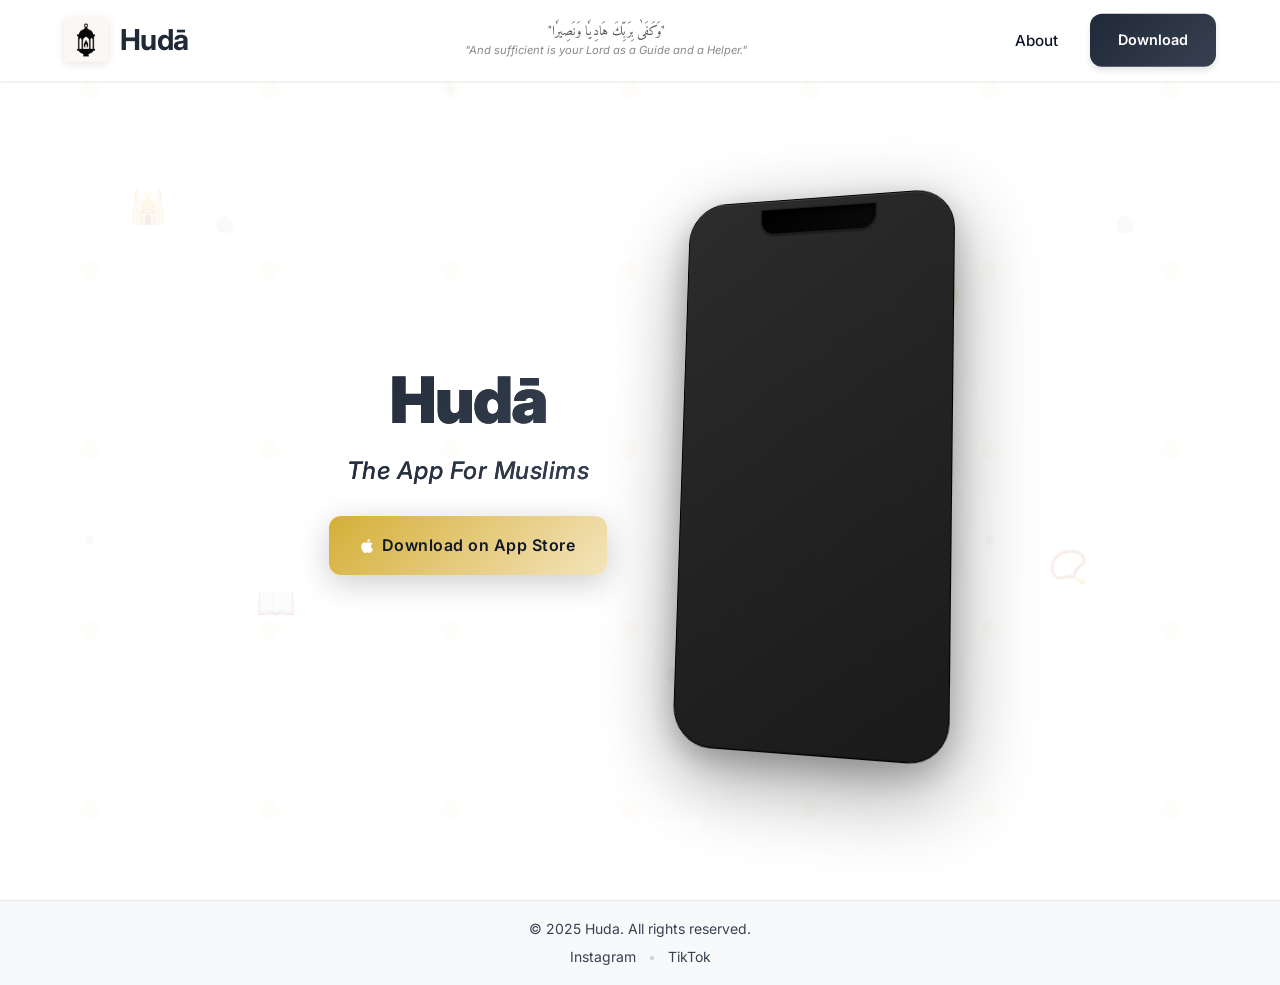
==== index.html @ dda409ff "Update site: create separate about page, simplify footer, and remove features section" ====
<!DOCTYPE html>
<html lang="en">
<head>
    <meta charset="UTF-8">
    <meta name="viewport" content="width=device-width, initial-scale=1.0">
    <title>Huda: The App For Muslims</title>
    <meta name="description" content="Huda - Your complete Islamic companion app. Prayer times, Qibla direction, Quran reading, Islamic lessons, and more. Download now for iOS.">
    <meta name="keywords" content="Islamic app, Muslim app, prayer times, Qibla, Quran, Islamic lessons, Huda">
    <meta name="author" content="Moustapha Gueye">
    
    <!-- Open Graph / Facebook -->
    <meta property="og:type" content="website">
    <meta property="og:url" content="https://huda.app/">
    <meta property="og:title" content="Huda: The App For Muslims">
    <meta property="og:description" content="Your complete Islamic companion app. Prayer times, Qibla direction, Quran reading, and more.">
    <meta property="og:image" content="logo.png">

    <!-- Twitter -->
    <meta property="twitter:card" content="summary_large_image">
    <meta property="twitter:url" content="https://huda.app/">
    <meta property="twitter:title" content="Huda: The App For Muslims">
    <meta property="twitter:description" content="Your complete Islamic companion app. Prayer times, Qibla direction, Quran reading, and more.">
    <meta property="twitter:image" content="logo.png">
    
    <!-- Favicon -->
    <link rel="icon" type="image/png" href="logo.png">
    <link rel="apple-touch-icon" href="logo.png">
    
    <!-- Stylesheets -->
    <link rel="stylesheet" href="styles.css">
    <link href="https://fonts.googleapis.com/css2?family=Inter:wght@300;400;500;600;700&display=swap" rel="stylesheet">
    <link href="https://fonts.googleapis.com/css2?family=Amiri:wght@400;600;700&display=swap" rel="stylesheet">
    <link rel="stylesheet" href="https://cdnjs.cloudflare.com/ajax/libs/font-awesome/6.0.0/css/all.min.css">
    
    <!-- Vercel Analytics -->
    <script>
        window.va = window.va || function () { (window.vaq = window.vaq || []).push(arguments); };
    </script>
    <script defer src="/_vercel/insights/script.js"></script>
</head>
<body>
    <!-- Navigation -->
    <nav class="navbar">
        <div class="nav-container">
            <div class="nav-logo">
                <img src="logo.png" alt="Huda Logo" class="logo-img">
                <h2 class="logo-text">Hudā</h2>
            </div>
            <div class="nav-center">
                <div class="quran-verse-nav">
                    <p class="verse-text-nav">"وَكَفَىٰ بِرَبِّكَ هَادِيٗا وَنَصِيرٗا"</p>
                    <p class="verse-translation-nav">"And sufficient is your Lord as a Guide and a Helper."</p>
                </div>
            </div>
            <div class="nav-right">
                <a href="about.html" class="nav-link">About</a>
                <a href="https://apps.apple.com/us/app/huda-the-app-for-muslims/id6748400060" target="_blank" rel="noopener noreferrer" class="btn-download">Download</a>
            </div>
        </div>
    </nav>

    <!-- Hero Section -->
    <section class="hero">
        <!-- Background Elements -->
        <div class="hero-background">
            <div class="hero-pattern"></div>
            <div class="floating-elements">
                <div class="floating-icon icon-1">🕌</div>
                <div class="floating-icon icon-2">📿</div>
                <div class="floating-icon icon-3">🌙</div>
                <div class="floating-icon icon-4">📖</div>
            </div>
        </div>
        
        <div class="container">
            <div class="hero-layout">
                <!-- Left Content -->
                <div class="hero-content">
                    <h1 data-text="Hudā">Hudā</h1>
                    <p class="tagline" data-text="The App For Muslims">The App For Muslims</p>
                    
                    
                    <div class="hero-buttons">
                        <a href="https://apps.apple.com/us/app/huda-the-app-for-muslims/id6748400060" target="_blank" rel="noopener noreferrer" class="btn-primary">
                            <i class="fab fa-apple"></i>
                            <span>Download on App Store</span>
                        </a>
                    </div>
                    
                </div>
                
                <!-- Right Content - Phone Mockup -->
                <div class="hero-visual">
                    <div class="phone-mockup">
                        <div class="phone-frame">
                            <div class="phone-screen">
                                <video autoplay muted loop playsinline webkit-playsinline preload="metadata" class="app-video">
                                    <source src="phoner4.mov" type="video/quicktime">
                                    <source src="phoner3.mov" type="video/quicktime">
                                    <source src="phoner4.mov" type="video/mp4">
                                    <source src="phoner3.mov" type="video/mp4">
                                    Your browser does not support the video tag.
                                </video>
                            </div>
                        </div>
                    </div>
                </div>
            </div>
            
            <!-- Scroll Indicator -->
            <div class="scroll-indicator">
                <div class="scroll-text">Discover Features</div>
                <div class="scroll-arrow">
                    <i class="fas fa-chevron-down"></i>
                </div>
            </div>
        </div>
    </section>

    <!-- Footer -->
    <footer class="footer">
        <div class="container">
            <div class="footer-content">
                <p>&copy; 2025 Huda. All rights reserved.</p>
            </div>
            <div class="footer-social">
                <a href="https://instagram.com/thehuda.app" target="_blank" rel="noopener noreferrer">Instagram</a>
                <span>•</span>
                <a href="https://tiktok.com/@thehuda.app" target="_blank" rel="noopener noreferrer">TikTok</a>
            </div>
        </div>
    </footer>

    <script src="script.js"></script>
</body>
</html>
---- styles.css ----
/* Reset and Base Styles */
* {
    margin: 0;
    padding: 0;
    box-sizing: border-box;
}

:root {
    /* Grey and black color palette */
    --primary-color: #1F2937;
    --primary-light: #374151;
    --primary-dark: #111827;
    --accent-color: #6B7280;
    --accent-light: #F3F4F6;
    --background-color: #FAFAFA;
    --surface-color: #FFFFFF;
    --text-primary: #111827;
    --text-secondary: #374151;
    --text-muted: #6B7280;
    --border-color: #E5E7EB;
    --shadow-light: 0 1px 3px rgba(0, 0, 0, 0.1);
    --shadow-medium: 0 4px 6px rgba(0, 0, 0, 0.1);
    --shadow-large: 0 10px 25px rgba(0, 0, 0, 0.15);
    --gradient-primary: linear-gradient(135deg, var(--primary-color) 0%, var(--primary-light) 100%);
    --gradient-accent: linear-gradient(135deg, var(--accent-color) 0%, var(--accent-light) 100%);
}

body {
    font-family: 'Inter', sans-serif;
    line-height: 1.7;
    color: var(--text-primary);
    background-color: white;
    font-size: 16px;
    -webkit-font-smoothing: antialiased;
    -moz-osx-font-smoothing: grayscale;
}

/* Remove all blue underlines */
a {
    text-decoration: none;
    color: inherit;
}

a:visited {
    color: inherit;
}

a:focus {
    outline: none;
}

.container {
    max-width: 1200px;
    margin: 0 auto;
    padding: 0 24px;
}

/* Navigation */
.navbar {
    position: fixed;
    top: 0;
    width: 100%;
    background: white;
    z-index: 1000;
    padding: 1rem 0;
    box-shadow: var(--shadow-light);
    transition: all 0.3s cubic-bezier(0.4, 0, 0.2, 1);
}

.nav-container {
    max-width: 1200px;
    margin: 0 auto;
    padding: 0 24px;
    display: flex;
    justify-content: space-between;
    align-items: center;
    position: relative;
}

.nav-center {
    flex: 1;
    display: flex;
    justify-content: center;
    align-items: center;
    padding-right: 12rem;
}

.nav-right {
    position: absolute;
    right: 24px;
    top: 50%;
    transform: translateY(-50%);
}

.quran-verse-nav {
    text-align: center;
    padding: 0.25rem 0;
}

.verse-text-nav {
    font-size: 0.85rem;
    font-weight: 500;
    color: #555;
    margin: 0 0 0.15rem 0;
    line-height: 1.3;
    font-family: 'Amiri', 'Times New Roman', serif;
}

.verse-translation-nav {
    font-size: 0.7rem;
    color: #888;
    font-style: italic;
    margin: 0;
    line-height: 1.2;
}

.nav-logo {
    display: flex;
    align-items: center;
    gap: 12px;
    transition: transform 0.3s ease;
}

.nav-logo:hover {
    transform: scale(1.05);
}

.logo-img {
    height: 44px;
    width: auto;
    object-fit: contain;
    filter: drop-shadow(0 2px 4px rgba(0, 0, 0, 0.1));
}

.logo-text {
    color: var(--primary-color);
    font-weight: 700;
    font-size: 1.8rem;
    margin: 0;
    letter-spacing: -0.02em;
}

.nav-right {
    display: flex;
    align-items: center;
    gap: 2rem;
}

.nav-link {
    text-decoration: none;
    color: var(--text-primary);
    font-weight: 500;
    font-size: 0.95rem;
    position: relative;
    transition: all 0.3s ease;
    padding: 0.5rem 0;
}

.nav-link::after {
    content: '';
    position: absolute;
    bottom: 0;
    left: 0;
    width: 0;
    height: 2px;
    background: var(--primary-color);
    transition: width 0.3s ease;
}

.nav-link:hover {
    color: var(--primary-color);
}

.nav-link:hover::after {
    width: 100%;
}



.btn-download {
    background: var(--gradient-primary);
    color: white !important;
    border: none;
    padding: 0.875rem 1.75rem;
    border-radius: 12px;
    font-weight: 600;
    font-size: 0.9rem;
    cursor: pointer;
    transition: all 0.3s cubic-bezier(0.4, 0, 0.2, 1);
    box-shadow: var(--shadow-medium);
    position: relative;
    overflow: hidden;
    text-decoration: none;
    display: inline-flex;
    align-items: center;
    justify-content: center;
}

.btn-download::before {
    content: '';
    position: absolute;
    top: 0;
    left: -100%;
    width: 100%;
    height: 100%;
    background: linear-gradient(90deg, transparent, rgba(255, 255, 255, 0.2), transparent);
    transition: left 0.5s;
}

.btn-download:hover::before {
    left: 100%;
}

.btn-download:hover {
    transform: translateY(-2px);
    box-shadow: var(--shadow-large);
}

/* Buttons */
.btn-primary {
    background: #000;
    color: white !important;
    border: none;
    padding: 1.25rem 2.5rem;
    border-radius: 16px;
    font-weight: 700;
    font-size: 1.1rem;
    cursor: pointer;
    transition: all 0.3s cubic-bezier(0.4, 0, 0.2, 1);
    box-shadow: 0 8px 32px rgba(0, 0, 0, 0.2);
    position: relative;
    overflow: hidden;
    text-decoration: none;
    display: inline-flex;
    align-items: center;
    justify-content: center;
    gap: 0.75rem;
    animation: fadeInUp 1s ease-out 1s both;
    letter-spacing: 0.5px;
}

.btn-primary::before {
    content: '';
    position: absolute;
    top: 0;
    left: -100%;
    width: 100%;
    height: 100%;
    background: linear-gradient(90deg, transparent, rgba(255, 255, 255, 0.2), transparent);
    transition: left 0.5s;
}

.btn-primary:hover::before {
    left: 100%;
}

.btn-primary:hover {
    transform: translateY(-4px);
    box-shadow: 0 12px 40px rgba(0, 0, 0, 0.3);
    background: #111;
    color: white !important;
}

.btn-primary:hover *,
.btn-primary:hover span,
.btn-primary:hover i {
    color: white !important;
}

.btn-primary:active,
.btn-primary:focus {
    color: white !important;
    background: #000;
    transform: translateY(-2px);
}

.btn-primary:active *,
.btn-primary:focus * {
    color: white !important;
}

.btn-primary::selection,
.btn-primary span::selection,
.btn-primary i::selection {
    color: white !important;
    background: rgba(255, 255, 255, 0.2);
}

.btn-primary::-moz-selection,
.btn-primary span::-moz-selection,
.btn-primary i::-moz-selection {
    color: white !important;
    background: rgba(255, 255, 255, 0.2);
}

/* Force white text on all states */
.btn-primary,
.btn-primary *,
.btn-primary span,
.btn-primary i {
    color: white !important;
}

.btn-secondary {
    background: transparent;
    color: var(--primary-color) !important;
    border: 2px solid var(--primary-color);
    padding: 1.125rem 2.25rem;
    border-radius: 12px;
    font-weight: 600;
    font-size: 1rem;
    cursor: pointer;
    transition: all 0.3s cubic-bezier(0.4, 0, 0.2, 1);
    position: relative;
    overflow: hidden;
}

.btn-secondary::before {
    content: '';
    position: absolute;
    top: 0;
    left: 0;
    width: 0;
    height: 100%;
    background: var(--gradient-primary);
    transition: width 0.3s ease;
    z-index: -1;
}

.btn-secondary:hover::before {
    width: 100%;
}

.btn-secondary:hover {
    color: white !important;
    transform: translateY(-2px);
    box-shadow: var(--shadow-medium);
}

/* Hero Section */
.hero {
    padding: 140px 0 100px;
    background: white;
    position: relative;
    overflow: hidden;
    min-height: 100vh;
    display: flex;
    align-items: center;
}

/* Hero Text Animations */
@keyframes fadeInUp {
    from {
        opacity: 0;
        transform: translateY(30px);
    }
    to {
        opacity: 1;
        transform: translateY(0);
    }
}

@keyframes slideInLeft {
    from {
        opacity: 0;
        transform: translateX(-50px);
    }
    to {
        opacity: 1;
        transform: translateX(0);
    }
}

@keyframes slideInRight {
    from {
        opacity: 0;
        transform: translateX(50px);
    }
    to {
        opacity: 1;
        transform: translateX(0);
    }
}

@keyframes pulse {
    0%, 100% {
        transform: scale(1);
    }
    50% {
        transform: scale(1.05);
    }
}

.hero-background {
    position: absolute;
    top: 0;
    left: 0;
    right: 0;
    bottom: 0;
    z-index: 1;
}

.hero-pattern {
    position: absolute;
    top: 0;
    left: 0;
    right: 0;
    bottom: 0;
    background: url('data:image/svg+xml,<svg xmlns="http://www.w3.org/2000/svg" viewBox="0 0 100 100"><defs><pattern id="islamic" width="40" height="40" patternUnits="userSpaceOnUse"><circle cx="20" cy="20" r="2" fill="rgba(212,175,55,0.1)"/><path d="M20,10 Q30,20 20,30 Q10,20 20,10" fill="none" stroke="rgba(212,175,55,0.05)" stroke-width="1"/></pattern></defs><rect width="100" height="100" fill="url(%23islamic)"/></svg>');
    opacity: 0.3;
}

.floating-elements {
    position: absolute;
    top: 0;
    left: 0;
    right: 0;
    bottom: 0;
    pointer-events: none;
}

.floating-icon {
    position: absolute;
    font-size: 2rem;
    opacity: 0.1;
    animation: float 6s ease-in-out infinite;
}

.floating-icon.icon-1 {
    top: 20%;
    left: 10%;
    animation-delay: 0s;
}

.floating-icon.icon-2 {
    top: 60%;
    right: 15%;
    animation-delay: 1.5s;
}

.floating-icon.icon-3 {
    top: 30%;
    right: 25%;
    animation-delay: 3s;
}

.floating-icon.icon-4 {
    bottom: 30%;
    left: 20%;
    animation-delay: 4.5s;
}

@keyframes float {
    0%, 100% {
        transform: translateY(0px) rotate(0deg);
    }
    50% {
        transform: translateY(-20px) rotate(5deg);
    }
}

.hero-layout {
    display: grid;
    grid-template-columns: 1fr 1fr;
    gap: 4rem;
    align-items: center;
    position: relative;
    z-index: 2;
}

.hero-content {
    text-align: left;
}

.hero-badge {
    display: inline-flex;
    align-items: center;
    gap: 0.5rem;
    background: rgba(255, 255, 255, 0.9);
    backdrop-filter: blur(10px);
    padding: 0.75rem 1.5rem;
    border-radius: 50px;
    border: 1px solid rgba(212, 175, 55, 0.2);
    margin-bottom: 2rem;
    font-size: 0.9rem;
    font-weight: 500;
    color: var(--text-primary);
    box-shadow: 0 4px 20px rgba(0, 0, 0, 0.1);
}

.hero-badge i {
    color: #D4AF37;
}

.hero-features {
    display: flex;
    gap: 2.5rem;
    margin: 3rem 0;
    flex-wrap: wrap;
    animation: fadeInUp 1s ease-out 0.8s both;
}

.feature-highlight {
    display: flex;
    align-items: center;
    gap: 0.75rem;
    font-size: 1rem;
    color: #555;
    font-weight: 600;
    padding: 0.75rem 1.25rem;
    background: rgba(0, 0, 0, 0.02);
    border-radius: 12px;
    border: 1px solid rgba(0, 0, 0, 0.05);
    transition: all 0.3s ease;
}

.feature-highlight:hover {
    background: rgba(0, 0, 0, 0.05);
    transform: translateY(-2px);
    box-shadow: 0 4px 12px rgba(0, 0, 0, 0.1);
}

.feature-highlight i {
    font-size: 1.1rem;
    color: #333;
}

.feature-highlight i {
    color: var(--primary-color);
    font-size: 1.1rem;
}

.hero-testimonial {
    margin-top: 3rem;
    padding: 1.5rem;
    background: rgba(255, 255, 255, 0.8);
    backdrop-filter: blur(10px);
    border-radius: 16px;
    border: 1px solid rgba(212, 175, 55, 0.1);
    box-shadow: 0 8px 32px rgba(0, 0, 0, 0.1);
}

.testimonial-content p {
    font-style: italic;
    color: var(--text-primary);
    margin-bottom: 1rem;
    line-height: 1.6;
}

.testimonial-author {
    display: flex;
    align-items: center;
    gap: 0.5rem;
}

.testimonial-author strong {
    color: var(--text-primary);
    font-weight: 600;
}

.testimonial-author span {
    color: var(--text-secondary);
    font-size: 0.85rem;
}

.hero-visual {
    display: flex;
    justify-content: center;
    align-items: center;
}

.phone-mockup {
    position: relative;
    transform: perspective(1000px) rotateY(-15deg) rotateX(5deg);
    transition: transform 0.3s ease;
}

.phone-mockup:hover {
    transform: perspective(1000px) rotateY(-10deg) rotateX(2deg);
}

.phone-frame {
    width: 280px;
    height: 560px;
    background: linear-gradient(145deg, #2c2c2c, #1a1a1a);
    border-radius: 40px;
    padding: 8px;
    box-shadow: 
        0 25px 80px rgba(0, 0, 0, 0.4),
        0 10px 30px rgba(0, 0, 0, 0.2),
        inset 0 1px 0 rgba(255, 255, 255, 0.1),
        inset 0 -1px 0 rgba(0, 0, 0, 0.3);
    position: relative;
    border: 1px solid #000000;
}

.phone-frame::before {
    content: '';
    position: absolute;
    top: 8px;
    left: 50%;
    transform: translateX(-50%);
    width: 120px;
    height: 25px;
    background: linear-gradient(145deg, #000000, #0a0a0a);
    border-radius: 0 0 15px 15px;
    box-shadow: 
        inset 0 2px 4px rgba(0, 0, 0, 0.9),
        0 1px 2px rgba(0, 0, 0, 0.5);
    border: 1px solid rgba(255, 255, 255, 0.1);
    z-index: 10;
}


.phone-screen {
    width: 100%;
    height: 100%;
    border-radius: 30px;
    overflow: hidden;
    position: relative;
}

.app-screenshot,
.app-video {
    width: 100%;
    height: 100%;
    object-fit: cover;
    border-radius: 30px;
    -webkit-playsinline: true;
    -moz-playsinline: true;
    -ms-playsinline: true;
    playsinline: true;
}

.scroll-indicator {
    position: absolute;
    bottom: 2rem;
    left: 50%;
    transform: translateX(-50%);
    display: flex;
    flex-direction: column;
    align-items: center;
    gap: 0.5rem;
    color: var(--text-secondary);
    z-index: 3;
}

.scroll-text {
    font-size: 0.9rem;
    font-weight: 500;
    text-align: center;
}

.scroll-arrow {
    animation: bounce 2s infinite;
}

.scroll-arrow i {
    font-size: 1.2rem;
}

@keyframes bounce {
    0%, 20%, 50%, 80%, 100% {
        transform: translateY(0);
    }
    40% {
        transform: translateY(-10px);
    }
    60% {
        transform: translateY(-5px);
    }
}

.hero::before {
    content: '';
    position: absolute;
    top: 0;
    left: 0;
    right: 0;
    bottom: 0;
    background: url('data:image/svg+xml,<svg xmlns="http://www.w3.org/2000/svg" viewBox="0 0 100 100"><defs><pattern id="grain" width="100" height="100" patternUnits="userSpaceOnUse"><circle cx="25" cy="25" r="1" fill="%236B7280" opacity="0.1"/><circle cx="75" cy="75" r="1" fill="%236B7280" opacity="0.1"/><circle cx="50" cy="10" r="0.5" fill="%236B7280" opacity="0.1"/><circle cx="10" cy="60" r="0.5" fill="%236B7280" opacity="0.1"/><circle cx="90" cy="40" r="0.5" fill="%236B7280" opacity="0.1"/></pattern></defs><rect width="100" height="100" fill="url(%23grain)"/></svg>');
    opacity: 0.3;
    pointer-events: none;
}

.hero-content {
    position: relative;
    z-index: 2;
}

.hero-content h1 {
    font-size: 4rem;
    font-weight: 900;
    color: var(--text-primary);
    margin-bottom: 1rem;
    line-height: 1.1;
    letter-spacing: -0.03em;
    position: relative;
    overflow: hidden;
    animation: fadeInUp 1s ease-out 0.2s both;
    background: linear-gradient(135deg, #1a1a1a 0%, #4a4a4a 100%);
    -webkit-background-clip: text;
    -webkit-text-fill-color: transparent;
    background-clip: text;
}

.hero-content h1::after {
    content: attr(data-text);
    position: absolute;
    top: 0;
    left: 0;
    width: 100%;
    height: 100%;
    background: var(--gradient-primary);
    -webkit-background-clip: text;
    -webkit-text-fill-color: transparent;
    background-clip: text;
    clip-path: polygon(0 0, 0 0, 0 100%, 0% 100%);
    animation: textReveal 2s ease-in-out 0.5s forwards;
}

@keyframes textReveal {
    0% {
        clip-path: polygon(0 0, 0 0, 0 100%, 0% 100%);
    }
    100% {
        clip-path: polygon(0 0, 100% 0, 100% 100%, 0% 100%);
    }
}

.hero-content .tagline {
    font-size: 1.5rem;
    color: #666;
    margin-bottom: 1.5rem;
    font-style: italic;
    font-weight: 500;
    position: relative;
    overflow: hidden;
    animation: slideInLeft 1s ease-out 0.4s both;
    letter-spacing: 0.5px;
}

.hero-content .tagline::after {
    content: attr(data-text);
    position: absolute;
    top: 0;
    left: 0;
    width: 100%;
    height: 100%;
    background: var(--gradient-primary);
    -webkit-background-clip: text;
    -webkit-text-fill-color: transparent;
    background-clip: text;
    clip-path: polygon(0 0, 0 0, 0 100%, 0% 100%);
    animation: textReveal 2s ease-in-out 1s forwards;
}

.hero-content .hero-subtitle {
    font-size: 2.25rem;
    color: var(--text-primary);
    margin-bottom: 3rem;
    font-weight: 700;
    letter-spacing: -0.02em;
    position: relative;
    overflow: hidden;
    animation: fadeInUp 1s ease-out 0.6s both;
    line-height: 1.3;
}

.hero-content .hero-subtitle::after {
    content: attr(data-text);
    position: absolute;
    top: 0;
    left: 0;
    width: 100%;
    height: 100%;
    background: var(--gradient-primary);
    -webkit-background-clip: text;
    -webkit-text-fill-color: transparent;
    background-clip: text;
    clip-path: polygon(0 0, 0 0, 0 100%, 0% 100%);
    animation: textReveal 2s ease-in-out 1.5s forwards;
}


.hero-buttons {
    display: flex;
    justify-content: center;
    align-items: center;
    animation: fadeInUp 1s ease-out 1.2s both;
}

/* Features Section */
.features {
    padding: 100px 0;
    background: var(--surface-color);
    position: relative;
}

.features::before {
    content: '';
    position: absolute;
    top: 0;
    left: 0;
    right: 0;
    height: 1px;
    background: var(--gradient-primary);
    opacity: 0.2;
}

.features h2 {
    text-align: center;
    font-size: 2.75rem;
    color: var(--text-primary);
    margin-bottom: 4rem;
    font-weight: 700;
    letter-spacing: -0.01em;
    position: relative;
}

.features h2::after {
    content: '';
    position: absolute;
    bottom: -12px;
    left: 50%;
    transform: translateX(-50%);
    width: 60px;
    height: 4px;
    background: linear-gradient(135deg, #6B7280 0%, #9CA3AF 100%);
    border-radius: 2px;
}

.features-grid {
    display: grid;
    grid-template-columns: repeat(auto-fit, minmax(300px, 1fr));
    gap: 2rem;
}

.feature-card {
    background: var(--surface-color);
    padding: 2.5rem;
    border-radius: 20px;
    text-align: center;
    transition: all 0.4s cubic-bezier(0.4, 0, 0.2, 1);
    border: 1px solid var(--border-color);
    position: relative;
    overflow: hidden;
}

.feature-card::before {
    content: '';
    position: absolute;
    top: 0;
    left: 0;
    right: 0;
    height: 4px;
    background: var(--gradient-primary);
    transform: scaleX(0);
    transition: transform 0.3s ease;
}

.feature-card:hover::before {
    transform: scaleX(1);
}

.feature-card:hover {
    transform: translateY(-8px);
    box-shadow: var(--shadow-large);
    border-color: var(--primary-light);
}

.feature-icon {
    font-size: 3.5rem;
    margin-bottom: 1.5rem;
    display: block;
    filter: drop-shadow(0 4px 8px rgba(0, 0, 0, 0.1));
    transition: transform 0.3s ease;
}

.feature-card:hover .feature-icon {
    transform: scale(1.1);
}

.feature-card h3 {
    font-size: 1.4rem;
    color: var(--text-primary);
    margin-bottom: 1rem;
    font-weight: 600;
    letter-spacing: -0.01em;
}

.feature-card p {
    color: var(--text-secondary);
    line-height: 1.7;
    font-size: 1rem;
}

/* About the Creator Section */
.about-creator {
    padding: 120px 0;
    background: var(--surface-color);
    position: relative;
}

.about-creator::before {
    content: '';
    position: absolute;
    top: 0;
    left: 0;
    right: 0;
    height: 1px;
    background: var(--gradient-primary);
    opacity: 0.2;
}

.section-header {
    text-align: center;
    margin-bottom: 4rem;
}

.section-header h2 {
    font-size: 2.75rem;
    color: var(--text-primary);
    margin-bottom: 1rem;
    font-weight: 700;
    letter-spacing: -0.01em;
}

.section-subtitle {
    font-size: 1.125rem;
    color: var(--text-secondary);
    font-weight: 400;
    margin: 0;
}

.creator-content {
    display: grid;
    grid-template-columns: 300px 1fr;
    gap: 4rem;
    align-items: start;
    max-width: 1000px;
    margin: 0 auto;
}

.creator-image {
    display: flex;
    justify-content: center;
    position: relative;
}

.image-container {
    position: relative;
    width: 200px;
    height: 200px;
}

.creator-pfp {
    width: 100%;
    height: 100%;
    border-radius: 20px;
    object-fit: cover;
    box-shadow: var(--shadow-large);
    transition: all 0.3s ease;
    border: 4px solid var(--surface-color);
}

.image-overlay {
    position: absolute;
    top: 0;
    left: 0;
    right: 0;
    bottom: 0;
    background: linear-gradient(135deg, rgba(31, 41, 55, 0.1) 0%, rgba(55, 65, 81, 0.1) 100%);
    border-radius: 20px;
    opacity: 0;
    transition: opacity 0.3s ease;
}

.image-container:hover .image-overlay {
    opacity: 1;
}

.image-container:hover .creator-pfp {
    transform: scale(1.02);
    box-shadow: 0 20px 40px rgba(0, 0, 0, 0.15);
}

.creator-text {
    padding: 1rem 0;
}

.creator-intro {
    margin-bottom: 2rem;
    padding-bottom: 1.5rem;
    border-bottom: 2px solid var(--border-color);
}

.creator-intro h3 {
    font-size: 2rem;
    color: var(--text-primary);
    margin-bottom: 0.5rem;
    font-weight: 700;
    letter-spacing: -0.01em;
}

.creator-title {
    font-size: 1.125rem;
    color: var(--primary-color);
    font-weight: 600;
    margin: 0;
    text-transform: uppercase;
    letter-spacing: 0.05em;
}

.creator-message {
    font-size: 1.125rem;
    color: var(--text-secondary);
    line-height: 1.8;
}

.creator-message p {
    margin-bottom: 1.5rem;
    font-weight: 400;
}

.creator-message .greeting {
    font-size: 1.25rem;
    color: var(--primary-color);
    font-weight: 600;
    margin-bottom: 2rem;
}

.creator-message .closing {
    font-style: italic;
    color: var(--text-primary);
    font-weight: 500;
}

.creator-message .signature {
    font-size: 1rem;
    color: var(--text-muted);
    margin-bottom: 2rem;
}

.creator-signature {
    margin-top: 2rem;
    padding-top: 1.5rem;
    border-top: 1px solid var(--border-color);
}

.creator-signature strong {
    font-size: 1.125rem;
    color: var(--text-primary);
    font-weight: 600;
}


/* Contact Section */
.contact {
    padding: 100px 0;
    background: linear-gradient(135deg, #F8FAFB 0%, #F3F4F6 100%);
    text-align: center;
    position: relative;
}

.contact::before {
    content: '';
    position: absolute;
    top: 0;
    left: 0;
    right: 0;
    height: 1px;
    background: var(--gradient-primary);
    opacity: 0.2;
}

.contact h2 {
    font-size: 2.75rem;
    color: var(--text-primary);
    margin-bottom: 1rem;
    font-weight: 700;
    letter-spacing: -0.01em;
}

.contact > p {
    font-size: 1.125rem;
    color: var(--text-secondary);
    margin-bottom: 3rem;
    max-width: 600px;
    margin-left: auto;
    margin-right: auto;
}

.social-links {
    display: flex;
    gap: 4rem;
    justify-content: center;
    align-items: center;
    margin-top: 3rem;
}

.social-link {
    display: flex;
    flex-direction: column;
    align-items: center;
    text-decoration: none;
    color: var(--text-primary);
    transition: all 0.3s ease;
    padding: 1.5rem 2rem;
    border-radius: 12px;
    border: 1px solid var(--border-color);
    background: var(--surface-color);
    min-width: 140px;
    box-shadow: var(--shadow-light);
}

.social-link:hover {
    background: var(--surface-color);
    transform: translateY(-3px);
    box-shadow: var(--shadow-medium);
    border-color: var(--primary-light);
}

.social-platform {
    font-size: 1rem;
    color: var(--text-primary);
    font-weight: 600;
    margin-bottom: 0.5rem;
    text-transform: uppercase;
    letter-spacing: 0.1em;
}

.social-handle {
    font-size: 0.875rem;
    color: var(--text-secondary);
    font-weight: 500;
    text-align: center;
}


/* Footer */
.footer {
    background: #f8f9fa;
    color: var(--text-secondary);
    padding: 1rem 0;
    border-top: 1px solid #e5e7eb;
}

.footer .container {
    display: flex;
    flex-direction: column;
    align-items: center;
    gap: 0.25rem;
}

.footer-content {
    text-align: center;
    font-size: 0.875rem;
}

.footer-content p {
    margin: 0;
}

.footer-social {
    display: flex;
    align-items: center;
    gap: 0.75rem;
    font-size: 0.875rem;
}

.footer-social a {
    color: var(--text-secondary);
    text-decoration: none;
    transition: color 0.3s ease;
}

.footer-social a:hover {
    color: var(--primary-color);
}

.footer-social span {
    color: #d1d5db;
}

/* Responsive Design */
@media (max-width: 768px) {
    
    .nav-container {
        padding: 0 16px;
        position: relative;
    }
    
    .nav-center {
        display: none;
    }
    
    .nav-right {
        position: absolute;
        right: 16px;
        top: 50%;
        transform: translateY(-50%);
    }
    
    .btn-download {
        padding: 0.5rem 1rem;
        font-size: 0.85rem;
    }
    
    .logo-img {
        height: 38px;
    }
    
    .logo-text {
        font-size: 1.6rem;
    }
    
    .hero-layout {
        grid-template-columns: 1fr;
        gap: 3rem;
        text-align: center;
    }
    
    .hero-content {
        text-align: center;
    }
    
    .hero-content h1 {
        font-size: 2.75rem;
    }
    
    .hero-content .tagline {
        font-size: 1.125rem;
    }
    
    .hero-content .hero-subtitle {
        font-size: 1.5rem;
    }
    
    .hero-features {
        justify-content: center;
        gap: 1.5rem;
    }
    
    .hero-buttons {
        flex-direction: column;
        align-items: center;
        gap: 1rem;
    }
    
    .phone-mockup {
        transform: perspective(1000px) rotateY(0deg) rotateX(0deg);
    }
    
    .phone-frame {
        width: 240px;
        height: 480px;
        padding: 6px;
    }
    
    .features h2, .about-creator h2, .contact h2 {
        font-size: 2.25rem;
    }
    
    .creator-content {
        grid-template-columns: 1fr;
        text-align: center;
        gap: 3rem;
    }
    
    .creator-text {
        text-align: center;
    }
    
    .creator-intro {
        text-align: center;
    }
    
    .image-container {
        width: 160px;
        height: 160px;
        margin: 0 auto;
    }
    
    .features-grid {
        grid-template-columns: 1fr;
        gap: 2rem;
    }
    
    .container {
        padding: 0 20px;
    }
}

@media (max-width: 480px) {
    .hero {
        padding: 120px 0 80px;
    }
    
    .hero-layout {
        gap: 2rem;
    }
    
    .hero-content h1 {
        font-size: 2.25rem;
    }
    
    .hero-content .tagline {
        font-size: 1rem;
    }
    
    .hero-content .hero-subtitle {
        font-size: 1.25rem;
    }
    
    .hero-features {
        flex-direction: column;
        align-items: center;
        gap: 1rem;
    }
    
    .phone-frame {
        width: 200px;
        height: 400px;
        padding: 12px;
    }
    
    .scroll-indicator {
        position: relative;
        bottom: auto;
        left: auto;
        transform: none;
        margin-top: 2rem;
    }
    
    .app-video {
        -webkit-playsinline: true;
        -moz-playsinline: true;
        -ms-playsinline: true;
        playsinline: true;
        autoplay: true;
    }
}

@media (max-width: 480px) {
    
    .nav-container {
        padding: 0 12px;
    }
    
    .nav-right {
        right: 12px;
    }
    
    .btn-download {
        padding: 0.4rem 0.8rem;
        font-size: 0.8rem;
    }
    
    .logo-img {
        height: 32px;
    }
    
    .logo-text {
        font-size: 1.4rem;
    }
    
    .hero-testimonial {
        margin-top: 2rem;
        padding: 1rem;
    }
    
    .btn-primary, .btn-secondary {
        padding: 1rem 1.75rem;
        font-size: 0.95rem;
        width: 100%;
        max-width: 280px;
    }
    
    .features, .about-creator, .contact {
        padding: 80px 0;
    }
    
    .features h2, .about-creator h2, .contact h2 {
        font-size: 2rem;
    }
    
    .image-container {
        width: 140px;
        height: 140px;
    }
    
    .creator-intro h3 {
        font-size: 1.75rem;
    }
    
    .creator-message {
        font-size: 1rem;
    }
    
    .feature-card {
        padding: 2rem;
    }
    
    .social-links {
        flex-direction: column;
        gap: 2rem;
        margin-top: 2rem;
    }
    
    .social-link {
        padding: 1.25rem 1.5rem;
        min-width: 120px;
    }
    
    
    .booking-content h2 {
        font-size: 2rem;
    }
    
    .placeholder-card {
        padding: 2rem 1.5rem;
    }
}


/* Smooth scrolling */
html {
    scroll-behavior: smooth;
}

/* Custom scrollbar */
::-webkit-scrollbar {
    width: 8px;
}

::-webkit-scrollbar-track {
    background: var(--background-color);
}

::-webkit-scrollbar-thumb {
    background: var(--primary-light);
    border-radius: 4px;
}

::-webkit-scrollbar-thumb:hover {
    background: var(--primary-color);
}

/* Selection styles */
::selection {
    background: var(--accent-light);
    color: var(--text-primary);
}

::-moz-selection {
    background: var(--accent-light);
    color: var(--text-primary);
}



.hero-overlay {
    position: absolute;
    top: 0;
    left: 0;
    right: 0;
    bottom: 0;
    background: linear-gradient(45deg, rgba(212, 175, 55, 0.1), rgba(244, 228, 188, 0.1));
}

.hero-pattern {
    position: absolute;
    top: 0;
    left: 0;
    right: 0;
    bottom: 0;
    background: url('data:image/svg+xml,<svg xmlns="http://www.w3.org/2000/svg" viewBox="0 0 100 100"><defs><pattern id="dots" width="20" height="20" patternUnits="userSpaceOnUse"><circle cx="10" cy="10" r="1" fill="rgba(212,175,55,0.1)"/></pattern></defs><rect width="100" height="100" fill="url(%23dots)"/></svg>');
    opacity: 0.3;
}

.hero-content {
    position: relative;
    z-index: 2;
    text-align: center;
    color: white !important;
    max-width: 800px;
    margin: 0 auto;
}

.hero-content h1 {
    color: var(--text-primary) !important;
}

.hero-content p {
    color: var(--text-primary) !important;
}

.hero-content span {
    color: var(--text-primary) !important;
}

.hero-content .tagline {
    color: var(--text-secondary) !important;
}

.hero-content .hero-subtitle {
    color: var(--text-primary) !important;
}

.hero-content .btn-secondary {
    color: var(--primary-color) !important;
}

.hero-content .btn-secondary:hover {
    color: white !important;
}

.hero-badge {
    display: inline-flex;
    align-items: center;
    gap: 0.5rem;
    background: rgba(212, 175, 55, 0.2);
    border: 1px solid rgba(212, 175, 55, 0.3);
    padding: 0.75rem 1.5rem;
    border-radius: 50px;
    font-size: 0.9rem;
    font-weight: 500;
    margin-bottom: 2rem;
    backdrop-filter: blur(10px);
    color: white;
}

.hero-badge i {
    color: #D4AF37;
}


.hero-subtitle {
    font-size: 1.3rem;
    margin-bottom: 2rem;
    color: white !important;
    line-height: 1.6;
    max-width: 700px;
    margin-left: auto;
    margin-right: auto;
}

.hero-highlights {
    display: flex;
    justify-content: center;
    gap: 2rem;
    margin-bottom: 3rem;
    flex-wrap: wrap;
}

.hero-highlights .highlight-item {
    display: flex;
    flex-direction: column;
    align-items: center;
    gap: 0.5rem;
    padding: 1rem 1.5rem;
    background: rgba(255, 255, 255, 0.1);
    border: 1px solid rgba(255, 255, 255, 0.2);
    border-radius: 12px;
    backdrop-filter: blur(10px);
    transition: all 0.3s ease;
    min-width: 120px;
}

.hero-highlights .highlight-item:hover {
    background: rgba(212, 175, 55, 0.2);
    border-color: rgba(212, 175, 55, 0.4);
    transform: translateY(-3px);
}

.hero-highlights .highlight-item i {
    font-size: 1.5rem;
    color: #D4AF37;
}

.hero-highlights .highlight-item span {
    font-size: 0.9rem;
    font-weight: 500;
    color: white;
}

.hero-stats {
    display: flex;
    justify-content: center;
    gap: 3rem;
    margin-bottom: 3rem;
    flex-wrap: wrap;
}

.stat-item {
    text-align: center;
}

.stat-number {
    font-size: 2.5rem;
    font-weight: 800;
    color: #D4AF37;
    line-height: 1;
}

.stat-label {
    font-size: 0.9rem;
    opacity: 0.8;
    margin-top: 0.5rem;
    color: white !important;
}

.hero-actions {
    display: flex;
    gap: 1rem;
    justify-content: center;
    flex-wrap: wrap;
}

.btn-primary {
    background: linear-gradient(135deg, #D4AF37, #F4E4BC);
    color: #1F2937;
    padding: 1rem 2rem;
    border-radius: 12px;
    text-decoration: none;
    font-weight: 600;
    display: inline-flex;
    align-items: center;
    gap: 0.5rem;
    transition: all 0.3s ease;
    border: none;
    cursor: pointer;
    font-size: 1rem;
}

.btn-primary:hover {
    transform: translateY(-2px);
    box-shadow: 0 10px 25px rgba(212, 175, 55, 0.3);
}

.btn-primary.large {
    padding: 1.25rem 2.5rem;
    font-size: 1.1rem;
}


.hero-scroll {
    position: relative;
    margin-top: 3rem;
    display: flex;
    justify-content: center;
    z-index: 3;
}

.scroll-indicator {
    display: flex;
    flex-direction: column;
    align-items: center;
    gap: 0.5rem;
    color: rgba(255, 255, 255, 0.7);
    font-size: 0.9rem;
    font-weight: 500;
    cursor: pointer;
    transition: all 0.3s ease;
    animation: bounce 2s infinite;
}

.scroll-indicator:hover {
    color: #D4AF37;
    transform: translateY(-2px);
}

.scroll-indicator i {
    font-size: 1.2rem;
}

@keyframes bounce {
    0%, 20%, 50%, 80%, 100% {
        transform: translateY(0);
    }
    40% {
        transform: translateY(-10px);
    }
    60% {
        transform: translateY(-5px);
    }
}

/* Package Overview */
.package-overview {
    padding: 6rem 0;
    background: white;
}

.overview-grid {
    display: grid;
    grid-template-columns: 1fr 1fr;
    gap: 4rem;
    align-items: center;
}

.overview-content h2 {
    font-size: 2.5rem;
    font-weight: 700;
    color: var(--text-primary);
    margin-bottom: 1.5rem;
}

.overview-description {
    font-size: 1.1rem;
    color: var(--text-secondary);
    line-height: 1.7;
    margin-bottom: 2rem;
}

.package-highlights {
    display: grid;
    gap: 1.5rem;
}

.highlight-item {
    display: flex;
    align-items: flex-start;
    gap: 1rem;
}

.highlight-item i {
    font-size: 1.5rem;
    color: #D4AF37;
    margin-top: 0.25rem;
}

.highlight-item h4 {
    font-size: 1.1rem;
    font-weight: 600;
    color: var(--text-primary);
    margin-bottom: 0.25rem;
}

.highlight-item p {
    color: var(--text-secondary);
    font-size: 0.95rem;
}

.overview-image {
    display: flex;
    justify-content: center;
}

.kaaba-image {
    position: relative;
    border-radius: 15px;
    overflow: hidden;
    box-shadow: 0 10px 30px rgba(0, 0, 0, 0.2);
    transition: all 0.3s ease;
}

.kaaba-image:hover {
    transform: translateY(-5px);
    box-shadow: 0 15px 40px rgba(0, 0, 0, 0.3);
}

.kaaba-img {
    width: 100%;
    height: 300px;
    object-fit: cover;
    display: block;
}

.image-overlay {
    position: absolute;
    bottom: 0;
    left: 0;
    right: 0;
    background: linear-gradient(transparent, rgba(0, 0, 0, 0.8));
    color: white;
    padding: 2rem 1.5rem 1.5rem;
    text-align: center;
}

.image-overlay span {
    font-size: 1.1rem;
    font-weight: 600;
    text-shadow: 0 2px 4px rgba(0, 0, 0, 0.5);
}

/* Image Placeholders */
.image-placeholder {
    background: linear-gradient(135deg, #f8f9fa, #e9ecef);
    border: 2px dashed #dee2e6;
    border-radius: 15px;
    padding: 3rem 2rem;
    text-align: center;
    color: #6c757d;
    min-height: 200px;
    display: flex;
    flex-direction: column;
    align-items: center;
    justify-content: center;
    gap: 1rem;
    transition: all 0.3s ease;
}

.image-placeholder:hover {
    border-color: #D4AF37;
    background: linear-gradient(135deg, #f8f9fa, #f4e4bc);
}

.image-placeholder i {
    font-size: 3rem;
    color: #D4AF37;
}

.image-placeholder span {
    font-weight: 500;
    font-size: 1rem;
}

/* Itinerary Section */
.itinerary-section {
    padding: 6rem 0;
    background: #f8f9fa;
}

.itinerary-timeline {
    max-width: 800px;
    margin: 0 auto;
    position: relative;
}

.itinerary-timeline::before {
    content: '';
    position: absolute;
    left: 2rem;
    top: 0;
    bottom: 0;
    width: 2px;
    background: linear-gradient(to bottom, #D4AF37, #F4E4BC);
}

.timeline-item {
    display: flex;
    gap: 2rem;
    margin-bottom: 3rem;
    position: relative;
}

.timeline-day {
    background: linear-gradient(135deg, #D4AF37, #F4E4BC);
    color: #1F2937;
    padding: 1rem 1.5rem;
    border-radius: 12px;
    font-weight: 700;
    font-size: 1rem;
    min-width: 120px;
    text-align: center;
    position: relative;
    z-index: 2;
}

.timeline-content {
    flex: 1;
    background: white;
    padding: 2rem;
    border-radius: 15px;
    box-shadow: 0 5px 20px rgba(0, 0, 0, 0.1);
}

.timeline-content h3 {
    font-size: 1.5rem;
    font-weight: 600;
    color: var(--text-primary);
    margin-bottom: 1rem;
}

.timeline-content p {
    color: var(--text-secondary);
    line-height: 1.6;
    margin-bottom: 1.5rem;
}

.timeline-image {
    margin-top: 1rem;
}

.timeline-image .image-placeholder {
    min-height: 150px;
    padding: 2rem 1.5rem;
}

.timeline-image .image-placeholder i {
    font-size: 2rem;
}

.kaaba-timeline-image {
    position: relative;
    border-radius: 10px;
    overflow: hidden;
    box-shadow: 0 5px 15px rgba(0, 0, 0, 0.1);
    transition: all 0.3s ease;
}

.kaaba-timeline-image:hover {
    transform: translateY(-3px);
    box-shadow: 0 8px 20px rgba(0, 0, 0, 0.15);
}

.timeline-img {
    width: 100%;
    height: 150px;
    object-fit: cover;
    display: block;
}

.timeline-overlay {
    position: absolute;
    bottom: 0;
    left: 0;
    right: 0;
    background: linear-gradient(transparent, rgba(0, 0, 0, 0.7));
    color: white;
    padding: 1rem;
    text-align: center;
}

.timeline-overlay span {
    font-size: 0.9rem;
    font-weight: 600;
    text-shadow: 0 1px 3px rgba(0, 0, 0, 0.5);
}

/* Included Section */
.included-section {
    padding: 6rem 0;
    background: white;
}

.included-grid {
    display: grid;
    grid-template-columns: repeat(auto-fit, minmax(300px, 1fr));
    gap: 2rem;
    margin-top: 3rem;
}

.included-category {
    background: #f8f9fa;
    padding: 2rem;
    border-radius: 15px;
    text-align: center;
    transition: all 0.3s ease;
}

.included-category:hover {
    transform: translateY(-5px);
    box-shadow: 0 10px 30px rgba(0, 0, 0, 0.1);
}

.category-icon {
    width: 80px;
    height: 80px;
    background: linear-gradient(135deg, #D4AF37, #F4E4BC);
    border-radius: 50%;
    display: flex;
    align-items: center;
    justify-content: center;
    margin: 0 auto 1.5rem;
    font-size: 2rem;
    color: #1F2937;
}

.included-category h3 {
    font-size: 1.3rem;
    font-weight: 600;
    color: var(--text-primary);
    margin-bottom: 1.5rem;
}

.included-category ul {
    list-style: none;
    padding: 0;
    text-align: left;
}

.included-category li {
    display: flex;
    align-items: center;
    gap: 0.75rem;
    padding: 0.5rem 0;
    color: var(--text-secondary);
}

.included-category li i {
    color: #10B981;
    font-size: 0.9rem;
}

/* App Marketing Section */
.app-marketing-section {
    padding: 6rem 0;
    background: #f8f9fa;
}

.app-marketing-content {
    max-width: 1000px;
    margin: 0 auto;
}

.app-showcase {
    display: grid;
    grid-template-columns: 1fr 2fr;
    gap: 4rem;
    align-items: center;
    background: white;
    padding: 3rem;
    border-radius: 20px;
    box-shadow: 0 10px 30px rgba(0, 0, 0, 0.1);
    border: 2px solid #D4AF37;
}

.app-logo {
    display: flex;
    justify-content: center;
    align-items: center;
}

.app-logo-img {
    width: 120px;
    height: 120px;
    object-fit: contain;
    filter: drop-shadow(0 4px 8px rgba(0, 0, 0, 0.1));
}

.app-info h2 {
    font-size: 2.2rem;
    font-weight: 700;
    color: var(--text-primary);
    margin-bottom: 1.5rem;
}

.app-description {
    font-size: 1.1rem;
    color: var(--text-secondary);
    line-height: 1.7;
    margin-bottom: 2rem;
}

.app-features {
    display: grid;
    grid-template-columns: repeat(2, 1fr);
    gap: 1rem;
    margin-bottom: 2rem;
}

.feature-item {
    display: flex;
    align-items: center;
    gap: 0.75rem;
    padding: 0.75rem 1rem;
    background: #f8f9fa;
    border-radius: 10px;
    transition: all 0.3s ease;
}

.feature-item:hover {
    background: #f4e4bc;
    transform: translateY(-2px);
}

.feature-item i {
    font-size: 1.2rem;
    color: #D4AF37;
    width: 20px;
    text-align: center;
}

.feature-item span {
    font-size: 0.95rem;
    font-weight: 500;
    color: var(--text-primary);
}

.app-download-btn {
    background: linear-gradient(135deg, #D4AF37, #F4E4BC);
    color: #1F2937;
    padding: 1rem 2rem;
    border-radius: 12px;
    text-decoration: none;
    font-weight: 600;
    display: inline-flex;
    align-items: center;
    gap: 0.5rem;
    transition: all 0.3s ease;
    font-size: 1rem;
}

.app-download-btn:hover {
    transform: translateY(-2px);
    box-shadow: 0 10px 25px rgba(212, 175, 55, 0.3);
}

/* CTA Section */
.cta-section {
    padding: 6rem 0;
    background: linear-gradient(135deg, #1F2937, #374151);
    color: white;
    text-align: center;
}

.cta-content h2 {
    font-size: 2.5rem;
    font-weight: 700;
    margin-bottom: 1rem;
}

.cta-content p {
    font-size: 1.2rem;
    opacity: 0.9;
    margin-bottom: 2rem;
}

.cta-actions {
    display: flex;
    flex-direction: column;
    align-items: center;
    gap: 2rem;
}

.cta-info {
    display: flex;
    gap: 2rem;
    flex-wrap: wrap;
    justify-content: center;
}

.info-item {
    display: flex;
    align-items: center;
    gap: 0.5rem;
    font-size: 0.95rem;
    opacity: 0.8;
}

.info-item i {
    color: #D4AF37;
}

/* Booking Page Styles */
.booking-header {
    padding: 4rem 0 2rem;
    background: #f8f9fa;
}

.booking-breadcrumb {
    display: flex;
    align-items: center;
    gap: 0.5rem;
    margin-bottom: 1rem;
    font-size: 0.9rem;
}

.booking-breadcrumb a {
    color: var(--primary-color);
    text-decoration: none;
}

.booking-breadcrumb a:hover {
    text-decoration: underline;
}

.booking-breadcrumb i {
    color: var(--text-secondary);
    font-size: 0.8rem;
}

.booking-header h1 {
    font-size: 2.5rem;
    font-weight: 700;
    color: var(--text-primary);
    margin-bottom: 0.5rem;
}

.booking-header p {
    color: var(--text-secondary);
    font-size: 1.1rem;
}

.booking-main {
    padding: 2rem 0 4rem;
    background: white;
}

.booking-layout {
    display: grid;
    grid-template-columns: 1fr 2fr;
    gap: 3rem;
    max-width: 1200px;
    margin: 0 auto;
}

.booking-sidebar {
    position: sticky;
    top: 2rem;
    height: fit-content;
}

.booking-summary-card {
    background: #f8f9fa;
    border-radius: 15px;
    padding: 2rem;
    box-shadow: 0 5px 20px rgba(0, 0, 0, 0.1);
}

.booking-summary-card h3 {
    font-size: 1.5rem;
    font-weight: 700;
    color: var(--text-primary);
    margin-bottom: 1.5rem;
    text-align: center;
}

.summary-package {
    display: flex;
    gap: 1rem;
    margin-bottom: 2rem;
    padding-bottom: 1.5rem;
    border-bottom: 1px solid #e5e7eb;
}

.package-image .image-placeholder {
    min-height: 80px;
    min-width: 80px;
    padding: 1rem;
    border-radius: 10px;
}

.package-image .image-placeholder i {
    font-size: 1.5rem;
}

.package-img {
    width: 80px;
    height: 80px;
    object-fit: cover;
    border-radius: 10px;
    box-shadow: 0 4px 12px rgba(0, 0, 0, 0.15);
    transition: all 0.3s ease;
}

.package-img:hover {
    transform: scale(1.05);
    box-shadow: 0 6px 16px rgba(0, 0, 0, 0.2);
}

.package-details h4 {
    font-size: 1.1rem;
    font-weight: 600;
    color: var(--text-primary);
    margin-bottom: 0.5rem;
}

.package-details p {
    color: var(--text-secondary);
    font-size: 0.9rem;
    margin-bottom: 0.5rem;
}

.package-price {
    display: flex;
    align-items: baseline;
    gap: 0.25rem;
}

.package-price .price {
    font-size: 1.5rem;
    font-weight: 700;
    color: var(--primary-color);
}

.package-price .per-person {
    font-size: 0.9rem;
    color: var(--text-secondary);
}

.summary-breakdown {
    margin-bottom: 2rem;
}

.breakdown-item {
    display: flex;
    justify-content: space-between;
    align-items: center;
    padding: 0.75rem 0;
    border-bottom: 1px solid #f0f0f0;
    font-size: 0.95rem;
}

.breakdown-item span:first-child {
    color: var(--text-secondary);
}

.breakdown-item span:last-child {
    color: var(--text-primary);
    font-weight: 500;
}

.breakdown-total {
    display: flex;
    justify-content: space-between;
    align-items: center;
    padding: 1rem 0 0;
    margin-top: 1rem;
    border-top: 2px solid var(--primary-color);
    font-size: 1.2rem;
    font-weight: 700;
    color: var(--text-primary);
}

.summary-features h4 {
    font-size: 1rem;
    font-weight: 600;
    color: var(--text-primary);
    margin-bottom: 1rem;
}

.summary-features ul {
    list-style: none;
    padding: 0;
}

.summary-features li {
    display: flex;
    align-items: center;
    gap: 0.5rem;
    padding: 0.25rem 0;
    font-size: 0.9rem;
    color: var(--text-secondary);
}

.summary-features li i {
    color: #10B981;
    font-size: 0.8rem;
}

.booking-form-container {
    background: white;
    border-radius: 15px;
    box-shadow: 0 5px 20px rgba(0, 0, 0, 0.1);
    overflow: hidden;
}

.form-section {
    padding: 2.5rem;
    border-bottom: 1px solid #f0f0f0;
}

.form-section:last-child {
    border-bottom: none;
}

.section-header {
    margin-bottom: 2rem;
}

.section-header h2 {
    font-size: 1.5rem;
    font-weight: 600;
    color: var(--text-primary);
    margin-bottom: 0.5rem;
}

.section-header p {
    color: var(--text-secondary);
    font-size: 0.95rem;
}

.form-row {
    display: grid;
    grid-template-columns: 1fr 1fr;
    gap: 1rem;
}

.form-group {
    display: flex;
    flex-direction: column;
    gap: 0.5rem;
    margin-bottom: 1.5rem;
}

.form-group label {
    font-weight: 600;
    color: var(--text-primary);
    font-size: 0.95rem;
}

.form-group input,
.form-group select,
.form-group textarea {
    padding: 0.75rem 1rem;
    border: 2px solid #e5e7eb;
    border-radius: 8px;
    font-size: 1rem;
    transition: all 0.3s ease;
    background: white;
    font-family: inherit;
}

.form-group input:focus,
.form-group select:focus,
.form-group textarea:focus {
    outline: none;
    border-color: var(--primary-color);
    box-shadow: 0 0 0 3px rgba(0, 0, 0, 0.1);
}

.traveler-forms {
    margin-top: 1rem;
}

.traveler-form {
    background: #f8f9fa;
    padding: 1.5rem;
    border-radius: 10px;
    margin-bottom: 1.5rem;
}

.traveler-form h3 {
    font-size: 1.2rem;
    font-weight: 600;
    color: var(--text-primary);
    margin-bottom: 1rem;
}

.checkbox-group {
    margin-bottom: 1rem;
}

.checkbox-label {
    display: flex;
    align-items: flex-start;
    gap: 0.75rem;
    cursor: pointer;
    font-size: 0.95rem;
    line-height: 1.5;
    color: var(--text-primary);
}

.checkbox-label input[type="checkbox"] {
    width: 18px;
    height: 18px;
    margin: 0;
    cursor: pointer;
    margin-top: 0.125rem;
}

.terms-link {
    color: var(--primary-color);
    text-decoration: none;
    font-weight: 600;
}

.terms-link:hover {
    text-decoration: underline;
}

.form-submit {
    padding: 2.5rem;
    background: #f8f9fa;
    text-align: center;
}

.submit-booking-btn {
    background: linear-gradient(135deg, #D4AF37, #F4E4BC);
    color: #1F2937;
    border: none;
    padding: 1.25rem 3rem;
    border-radius: 12px;
    font-size: 1.1rem;
    font-weight: 700;
    cursor: pointer;
    transition: all 0.3s ease;
    display: inline-flex;
    align-items: center;
    gap: 0.5rem;
    margin-bottom: 1rem;
}

.submit-booking-btn:hover {
    transform: translateY(-2px);
    box-shadow: 0 10px 25px rgba(212, 175, 55, 0.3);
}

.security-note {
    display: flex;
    align-items: center;
    justify-content: center;
    gap: 0.5rem;
    color: var(--text-secondary);
    font-size: 0.9rem;
}

.security-note i {
    color: #10B981;
}

/* Responsive Design */
@media (max-width: 768px) {
    
    .hero-stats {
        gap: 1.5rem;
    }
    
    .hero-actions {
        flex-direction: column;
        align-items: center;
    }
    
    .hero-highlights {
        gap: 1rem;
    }
    
    .hero-highlights .highlight-item {
        min-width: 100px;
        padding: 0.75rem 1rem;
    }
    
    .hero-highlights .highlight-item i {
        font-size: 1.2rem;
    }
    
    .hero-highlights .highlight-item span {
        font-size: 0.8rem;
    }
    
    .overview-grid {
        grid-template-columns: 1fr;
        gap: 2rem;
    }
    
    .itinerary-timeline::before {
        left: 1rem;
    }
    
    .timeline-item {
        flex-direction: column;
        gap: 1rem;
    }
    
    .timeline-day {
        min-width: auto;
        align-self: flex-start;
    }
    
    .included-grid {
        grid-template-columns: 1fr;
    }
    
    .app-showcase {
        grid-template-columns: 1fr;
        gap: 2rem;
        text-align: center;
    }
    
    .app-features {
        grid-template-columns: 1fr;
    }
    
    .cta-info {
        flex-direction: column;
        gap: 1rem;
    }
    
    .booking-layout {
        grid-template-columns: 1fr;
        gap: 2rem;
    }
    
    .booking-sidebar {
        position: static;
    }
    
    .form-row {
        grid-template-columns: 1fr;
    }
    
    .form-section {
        padding: 1.5rem;
    }
}
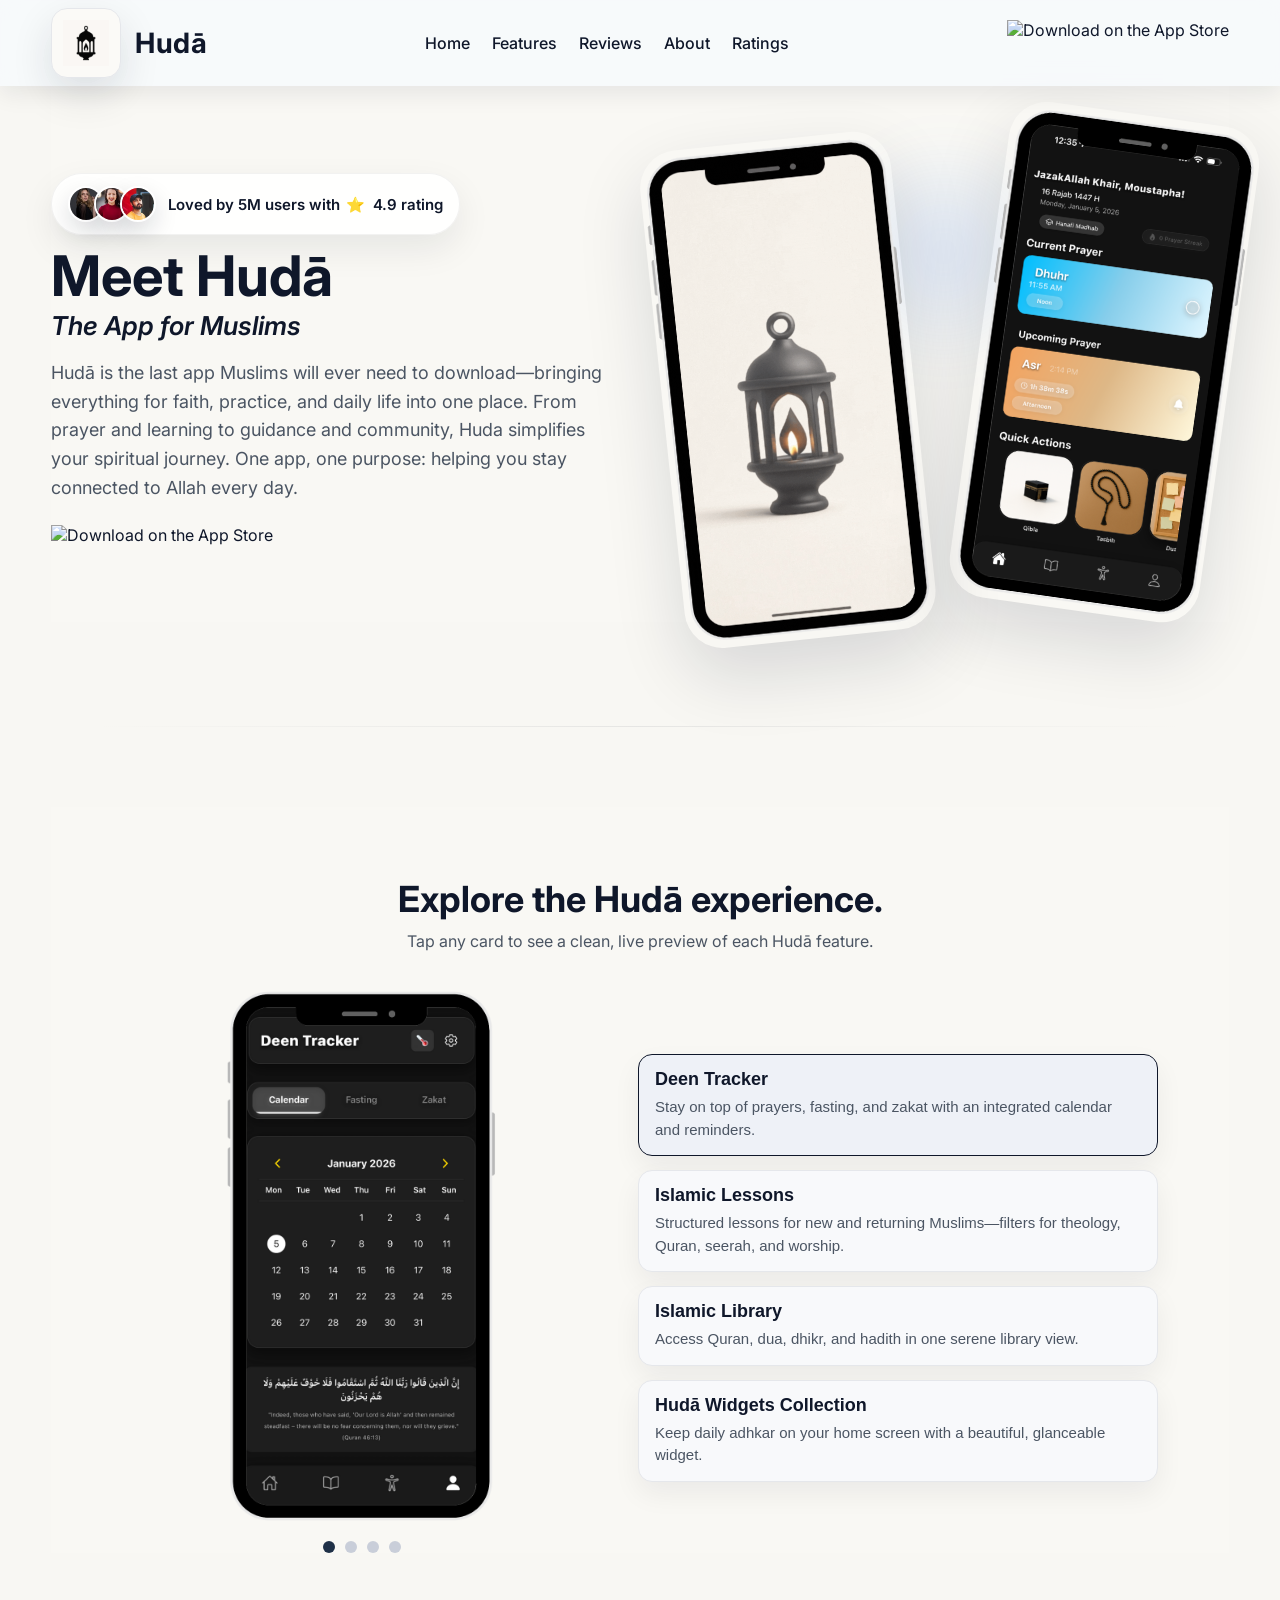
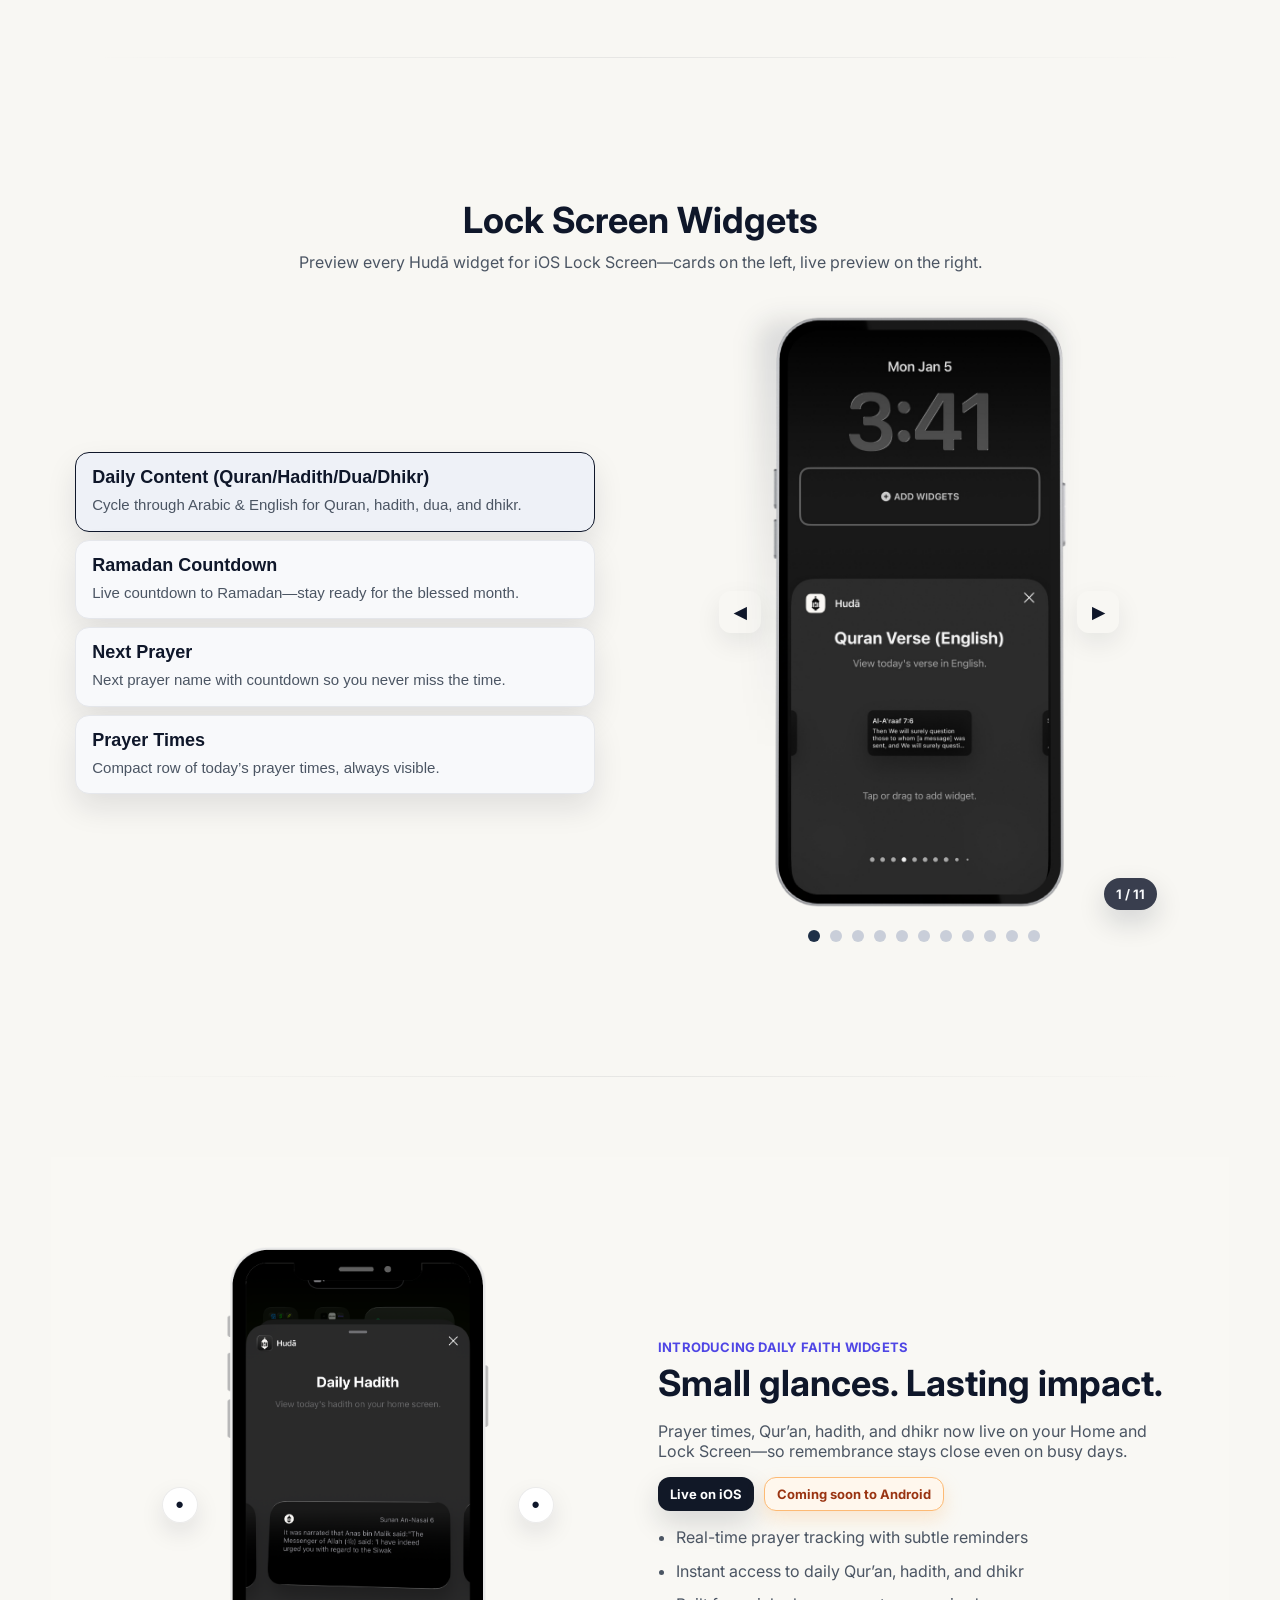
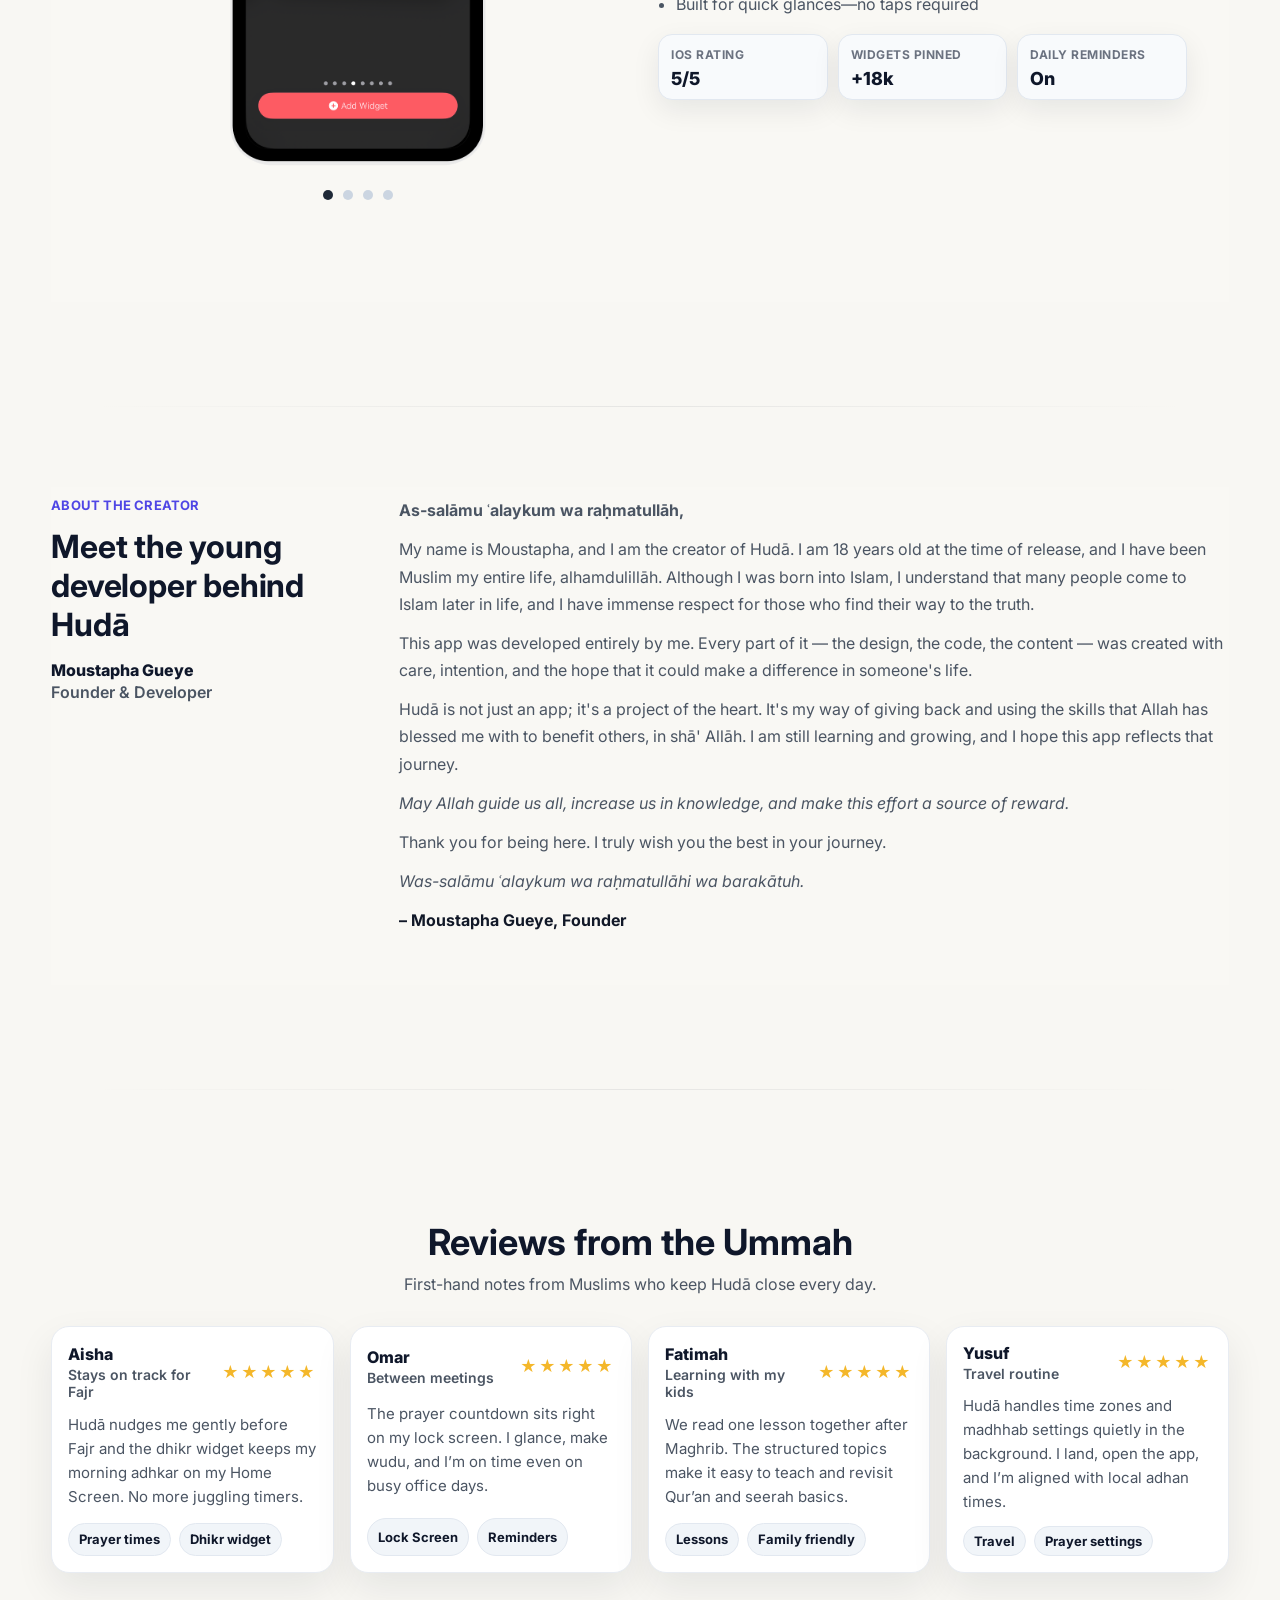
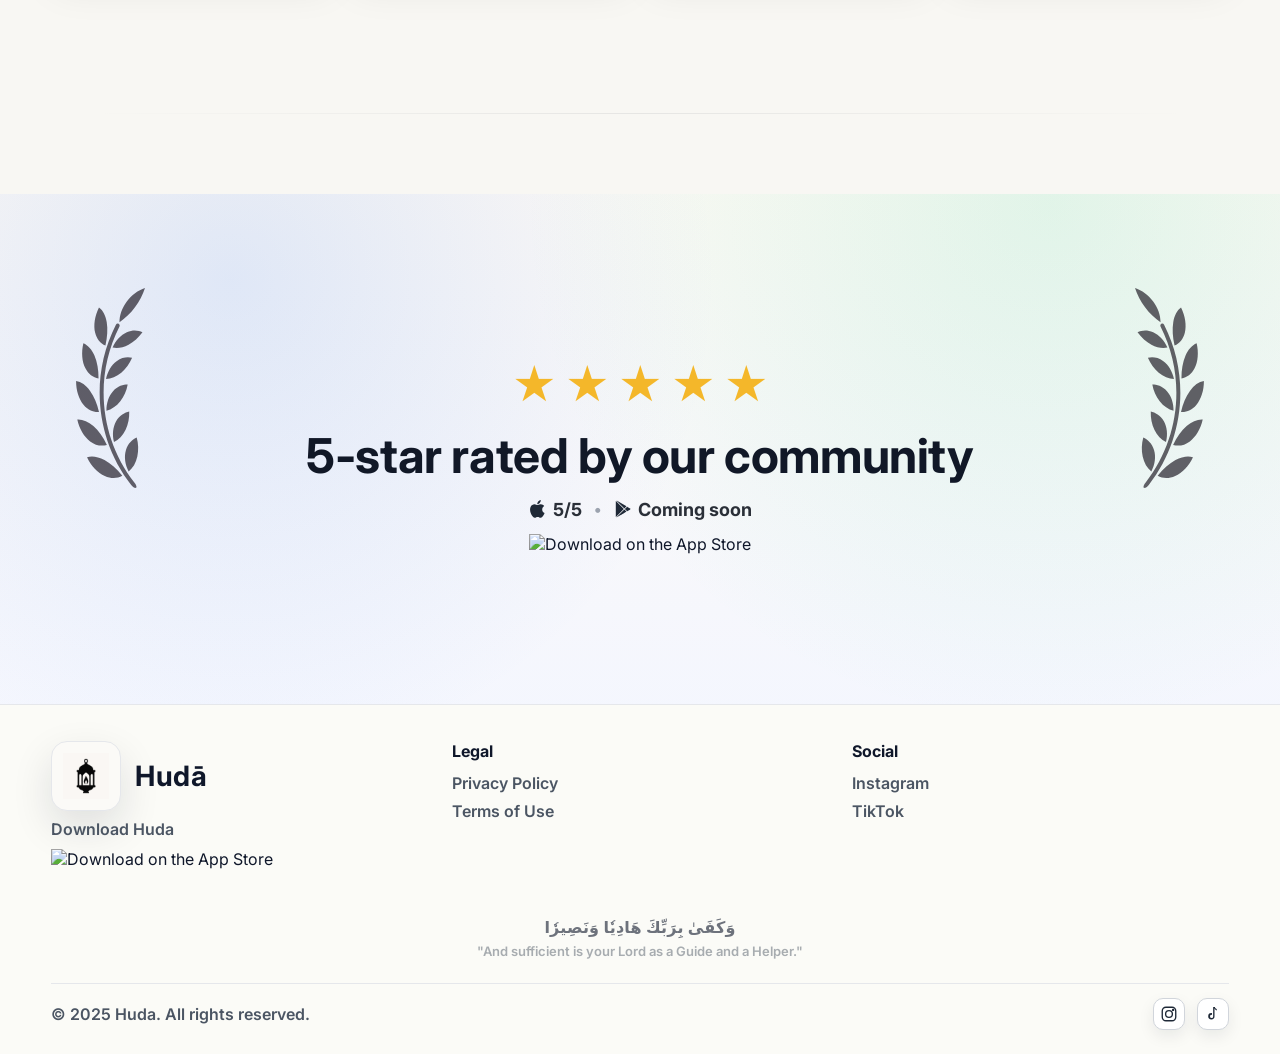
==== commit ef2232ec: "Add Vercel Analytics integration" ====
--- a/index.html
+++ b/index.html
@@ -1,136 +1,424 @@
 <!DOCTYPE html>
 <html lang="en">
 <head>
-    <meta charset="UTF-8">
-    <meta name="viewport" content="width=device-width, initial-scale=1.0">
-    <title>Huda: The App For Muslims</title>
-    <meta name="description" content="Huda - Your complete Islamic companion app. Prayer times, Qibla direction, Quran reading, Islamic lessons, and more. Download now for iOS.">
-    <meta name="keywords" content="Islamic app, Muslim app, prayer times, Qibla, Quran, Islamic lessons, Huda">
-    <meta name="author" content="Moustapha Gueye">
-    
-    <!-- Open Graph / Facebook -->
-    <meta property="og:type" content="website">
-    <meta property="og:url" content="https://huda.app/">
-    <meta property="og:title" content="Huda: The App For Muslims">
-    <meta property="og:description" content="Your complete Islamic companion app. Prayer times, Qibla direction, Quran reading, and more.">
-    <meta property="og:image" content="logo.png">
-
-    <!-- Twitter -->
-    <meta property="twitter:card" content="summary_large_image">
-    <meta property="twitter:url" content="https://huda.app/">
-    <meta property="twitter:title" content="Huda: The App For Muslims">
-    <meta property="twitter:description" content="Your complete Islamic companion app. Prayer times, Qibla direction, Quran reading, and more.">
-    <meta property="twitter:image" content="logo.png">
-    
-    <!-- Favicon -->
-    <link rel="icon" type="image/png" href="logo.png">
-    <link rel="apple-touch-icon" href="logo.png">
-    
-    <!-- Stylesheets -->
-    <link rel="stylesheet" href="styles.css">
-    <link href="https://fonts.googleapis.com/css2?family=Inter:wght@300;400;500;600;700&display=swap" rel="stylesheet">
-    <link href="https://fonts.googleapis.com/css2?family=Amiri:wght@400;600;700&display=swap" rel="stylesheet">
-    <link rel="stylesheet" href="https://cdnjs.cloudflare.com/ajax/libs/font-awesome/6.0.0/css/all.min.css">
-    
-    <!-- Vercel Analytics -->
-    <script>
-        window.va = window.va || function () { (window.vaq = window.vaq || []).push(arguments); };
-    </script>
-    <script defer src="/_vercel/insights/script.js"></script>
+  <meta charset="UTF-8" />
+  <meta name="viewport" content="width=device-width, initial-scale=1.0" />
+  <title>Huda: The App for Muslims</title>
+  <link rel="icon" type="image/png" href="logo.png" />
+  <link rel="apple-touch-icon" href="logo.png" />
+  <link rel="preconnect" href="https://fonts.googleapis.com">
+  <link rel="preconnect" href="https://fonts.gstatic.com" crossorigin>
+  <link href="https://fonts.googleapis.com/css2?family=Inter:wght@400;500;600;700&display=swap" rel="stylesheet">
+  <link rel="stylesheet" href="styles.css" />
 </head>
 <body>
-    <!-- Navigation -->
-    <nav class="navbar">
-        <div class="nav-container">
-            <div class="nav-logo">
-                <img src="logo.png" alt="Huda Logo" class="logo-img">
-                <h2 class="logo-text">Hudā</h2>
-            </div>
-            <div class="nav-center">
-                <div class="quran-verse-nav">
-                    <p class="verse-text-nav">"وَكَفَىٰ بِرَبِّكَ هَادِيٗا وَنَصِيرٗا"</p>
-                    <p class="verse-translation-nav">"And sufficient is your Lord as a Guide and a Helper."</p>
-                </div>
-            </div>
-            <div class="nav-right">
-                <a href="about.html" class="nav-link">About</a>
-                <a href="https://apps.apple.com/us/app/huda-the-app-for-muslims/id6748400060" target="_blank" rel="noopener noreferrer" class="btn-download">Download</a>
-            </div>
-        </div>
-    </nav>
-
-    <!-- Hero Section -->
-    <section class="hero">
-        <!-- Background Elements -->
-        <div class="hero-background">
-            <div class="hero-pattern"></div>
-            <div class="floating-elements">
-                <div class="floating-icon icon-1">🕌</div>
-                <div class="floating-icon icon-2">📿</div>
-                <div class="floating-icon icon-3">🌙</div>
-                <div class="floating-icon icon-4">📖</div>
-            </div>
-        </div>
-        
-        <div class="container">
-            <div class="hero-layout">
-                <!-- Left Content -->
-                <div class="hero-content">
-                    <h1 data-text="Hudā">Hudā</h1>
-                    <p class="tagline" data-text="The App For Muslims">The App For Muslims</p>
-                    
-                    
-                    <div class="hero-buttons">
-                        <a href="https://apps.apple.com/us/app/huda-the-app-for-muslims/id6748400060" target="_blank" rel="noopener noreferrer" class="btn-primary">
-                            <i class="fab fa-apple"></i>
-                            <span>Download on App Store</span>
-                        </a>
-                    </div>
-                    
-                </div>
-                
-                <!-- Right Content - Phone Mockup -->
-                <div class="hero-visual">
-                    <div class="phone-mockup">
-                        <div class="phone-frame">
-                            <div class="phone-screen">
-                                <video autoplay muted loop playsinline webkit-playsinline preload="metadata" class="app-video">
-                                    <source src="phoner4.mov" type="video/quicktime">
-                                    <source src="phoner3.mov" type="video/quicktime">
-                                    <source src="phoner4.mov" type="video/mp4">
-                                    <source src="phoner3.mov" type="video/mp4">
-                                    Your browser does not support the video tag.
-                                </video>
-                            </div>
-                        </div>
-                    </div>
-                </div>
-            </div>
-            
-            <!-- Scroll Indicator -->
-            <div class="scroll-indicator">
-                <div class="scroll-text">Discover Features</div>
-                <div class="scroll-arrow">
-                    <i class="fas fa-chevron-down"></i>
-                </div>
-            </div>
-        </div>
-    </section>
-
-    <!-- Footer -->
-    <footer class="footer">
-        <div class="container">
-            <div class="footer-content">
-                <p>&copy; 2025 Huda. All rights reserved.</p>
-            </div>
-            <div class="footer-social">
-                <a href="https://instagram.com/thehuda.app" target="_blank" rel="noopener noreferrer">Instagram</a>
-                <span>•</span>
-                <a href="https://tiktok.com/@thehuda.app" target="_blank" rel="noopener noreferrer">TikTok</a>
-            </div>
-        </div>
-    </footer>
-
-    <script src="script.js"></script>
+  <div class="bg-grid"></div>
+
+  <header class="top-nav">
+    <div class="nav-inner container">
+      <div class="brand">
+        <div class="brand-mark">
+          <img src="logo.png" alt="Huda logo" />
+        </div>
+        <span class="brand-name">Hudā</span>
+      </div>
+      <nav class="nav-links" id="nav-links">
+        <a href="#home">Home</a>
+        <a href="#features">Features</a>
+        <a href="#reviews">Reviews</a>
+        <a href="#about">About</a>
+        <a href="#ratings">Ratings</a>
+        <div class="nav-store-badges" aria-label="Download the app">
+          <a class="store-badge" href="https://apps.apple.com/us/app/huda-the-app-for-muslims/id6748400060" aria-label="Download on the App Store">
+            <img src="https://developer.apple.com/assets/elements/badges/download-on-the-app-store.svg" alt="Download on the App Store">
+          </a>
+        </div>
+      </nav>
+      <div class="nav-actions">
+        <a class="store-badge" href="https://apps.apple.com/us/app/huda-the-app-for-muslims/id6748400060" aria-label="Download on the App Store">
+          <img src="https://developer.apple.com/assets/elements/badges/download-on-the-app-store.svg" alt="Download on the App Store">
+        </a>
+        <button class="menu-toggle" aria-label="Toggle menu" id="menu-toggle">
+          <span></span><span></span><span></span>
+        </button>
+      </div>
+    </div>
+  </header>
+
+  <main>
+    <section class="hero container" id="home">
+      <div class="hero-copy">
+        <div class="rating-pill pill">
+          <div class="avatar-row pill-avatars stacked">
+            <img class="avatar avatar-img" src="avatar1.jpg" alt="Community member" />
+            <img class="avatar avatar-img" src="avatar2.jpg" alt="Community member" />
+            <img class="avatar avatar-img" src="avatar3.jpg" alt="Community member" />
+          </div>
+          <span class="pill-text">Loved by 5M users with <span class="star">⭐</span> 4.9 rating</span>
+        </div>
+        <h1>Meet Hudā</h1>
+        <h2 class="hero-subhead">The App for Muslims</h2>
+        <p class="lead">
+          Hudā is the last app Muslims will ever need to download—bringing everything for faith, practice, and daily life into one place. From prayer and learning to guidance and community, Huda simplifies your spiritual journey. One app, one purpose: helping you stay connected to Allah every day.        </p>
+        <div class="store-badges-row">
+          <a class="store-badge" href="https://apps.apple.com/us/app/huda-the-app-for-muslims/id6748400060" aria-label="Download on the App Store">
+            <img src="https://developer.apple.com/assets/elements/badges/download-on-the-app-store.svg" alt="Download on the App Store">
+          </a>
+        </div>
+      </div>
+      <div class="hero-visual">
+        <div class="phone-frame hero-phone left">
+          <img src="gif.gif" alt="Huda app preview" loading="lazy" />
+        </div>
+        <div class="phone-frame hero-phone right">
+          <img src="Images/DashBoard.png" alt="Huda dashboard preview" loading="lazy" />
+        </div>
+      </div>
+      <div class="hero-mobile-cta">
+        <a class="store-badge" href="https://apps.apple.com/us/app/huda-the-app-for-muslims/id6748400060" aria-label="Download on the App Store">
+          <img src="https://developer.apple.com/assets/elements/badges/download-on-the-app-store.svg" alt="Download on the App Store">
+        </a>
+      </div>
+
+      <div class="hero-discover">
+        <a class="discover-link" href="#features">
+          Discover features
+          <span aria-hidden="true" class="discover-arrow">↓</span>
+        </a>
+      </div>
+    </section>
+
+    <div class="section-divider" aria-hidden="true"></div>
+
+    <section class="include-section container" id="features">
+      <div class="section-header">
+        <h2>Explore the Hudā experience.</h2>
+        <p class="muted">Tap any card to see a clean, live preview of each Hudā feature.</p>
+      </div>
+      <div class="include-layout">
+        <div class="include-visual">
+          <div class="include-preview">
+            <img id="include-preview-img" src="Images/DeenTracker.png" alt="Deen Tracker preview" loading="lazy" />
+          </div>
+          <div class="include-dots">
+            <span class="dot active"></span>
+            <span class="dot"></span>
+            <span class="dot"></span>
+            <span class="dot"></span>
+          </div>
+        </div>
+        <div class="include-cards">
+          <button class="include-card active" data-img="Images/DeenTracker.png" aria-label="Deen Tracker">
+            <h3>Deen Tracker</h3>
+            <p>Stay on top of prayers, fasting, and zakat with an integrated calendar and reminders.</p>
+          </button>
+          <button class="include-card" data-img="Images/IslamicLessons.png" aria-label="Islamic Lessons">
+            <h3>Islamic Lessons</h3>
+            <p>Structured lessons for new and returning Muslims—filters for theology, Quran, seerah, and worship.</p>
+          </button>
+          <button class="include-card" data-img="Images/IslamicLibrary.png" aria-label="Islamic Library">
+            <h3>Islamic Library</h3>
+            <p>Access Quran, dua, dhikr, and hadith in one serene library view.</p>
+          </button>
+          <button class="include-card" data-img="Images/DailyDhikr.png" aria-label="Hudā Widgets Collection">
+            <h3>Hudā Widgets Collection</h3>
+            <p>Keep daily adhkar on your home screen with a beautiful, glanceable widget.</p>
+          </button>
+        </div>
+      </div>
+    </section>
+
+    <div class="section-divider" aria-hidden="true"></div>
+
+    <section class="lockscreen-widgets container" id="lockscreen-widgets">
+      <div class="section-header">
+        <h2>Lock Screen Widgets</h2>
+        <p class="muted">Preview every Hudā widget for iOS Lock Screen—cards on the left, live preview on the right.</p>
+      </div>
+      <div class="lockscreen-layout">
+        <div class="lockscreen-cards">
+          <button class="lock-card active" data-group="0">
+            <h3>Daily Content (Quran/Hadith/Dua/Dhikr)</h3>
+            <p>Cycle through Arabic & English for Quran, hadith, dua, and dhikr.</p>
+          </button>
+          <button class="lock-card" data-group="1">
+            <h3>Ramadan Countdown</h3>
+            <p>Live countdown to Ramadan—stay ready for the blessed month.</p>
+          </button>
+          <button class="lock-card" data-group="2">
+            <h3>Next Prayer</h3>
+            <p>Next prayer name with countdown so you never miss the time.</p>
+          </button>
+          <button class="lock-card" data-group="3">
+            <h3>Prayer Times</h3>
+            <p>Compact row of today’s prayer times, always visible.</p>
+          </button>
+        </div>
+
+        <div class="lockscreen-visual">
+          <div class="lockscreen-phone">
+            <button class="lock-nav" type="button" id="lockscreen-prev" aria-label="Previous widget">◀</button>
+            <img id="lockscreen-preview-img" src="imagesv2/4.png" alt="Quran Verse (English) widget preview" loading="lazy" />
+            <button class="lock-nav" type="button" id="lockscreen-next" aria-label="Next widget">▶</button>
+            <div class="lockscreen-step" id="lockscreen-step">1 / 11</div>
+          </div>
+          <div class="lockscreen-dots" aria-hidden="true">
+            <span class="lock-dot active"></span>
+            <span class="lock-dot"></span>
+            <span class="lock-dot"></span>
+            <span class="lock-dot"></span>
+            <span class="lock-dot"></span>
+            <span class="lock-dot"></span>
+            <span class="lock-dot"></span>
+            <span class="lock-dot"></span>
+            <span class="lock-dot"></span>
+            <span class="lock-dot"></span>
+            <span class="lock-dot"></span>
+          </div>
+        </div>
+      </div>
+    </section>
+
+    <div class="section-divider" aria-hidden="true"></div>
+
+    <section class="whats-new container" id="whats-new">
+      <div class="whats-new-panel">
+        <div class="whats-new-layout">
+          <div class="whats-new-visual">
+            <div class="whats-new-stack" id="wn-stack">
+              <button class="wn-nav prev" type="button" id="wn-prev" aria-label="Previous widget">•</button>
+              <div class="whats-new-cards" id="wn-cards">
+                <img class="wn-card active" data-idx="0" src="imagesv2/1.png" alt="Daily Hadith widget preview" loading="lazy" />
+                <img class="wn-card" data-idx="1" src="imagesv2/2.png" alt="Daily Quran Verse widget preview" loading="lazy" />
+                <img class="wn-card" data-idx="2" src="imagesv2/3.png" alt="Daily Dua widget preview" loading="lazy" />
+                <img class="wn-card" data-idx="3" src="Images/DailyDhikr.png" alt="Daily Dhikr widget preview" loading="lazy" />
+              </div>
+              <button class="wn-nav next" type="button" id="wn-next" aria-label="Next widget">•</button>
+            </div>
+            <div class="wn-dots" aria-hidden="true">
+              <span class="wn-dot active"></span>
+              <span class="wn-dot"></span>
+              <span class="wn-dot"></span>
+              <span class="wn-dot"></span>
+            </div>
+          </div>
+          <div class="whats-new-copy">
+            <p class="kicker">Introducing Daily Faith Widgets</p>
+            <h2>Small glances. Lasting impact.</h2>
+            <p class="muted">Prayer times, Qur’an, hadith, and dhikr now live on your Home and Lock Screen—so remembrance stays close even on busy days.</p>
+
+            <div class="whats-new-meta">
+              <span class="chip">Live on iOS</span>
+              <span class="chip secondary">Coming soon to Android</span>
+            </div>
+
+            <ul class="whats-new-list">
+              <li>Real-time prayer tracking with subtle reminders</li>
+              <li>Instant access to daily Qur’an, hadith, and dhikr</li>
+              <li>Built for quick glances—no taps required</li>
+            </ul>
+
+            <div class="whats-new-cta">
+              <div class="stat-card">
+                <div class="stat-label">iOS rating</div>
+                <div class="stat-value">5/5</div>
+              </div>
+              <div class="stat-card">
+                <div class="stat-label">Widgets pinned</div>
+                <div class="stat-value">+18k</div>
+              </div>
+              <div class="stat-card">
+                <div class="stat-label">Daily reminders</div>
+                <div class="stat-value">On</div>
+              </div>
+            </div>
+          </div>
+        </div>
+      </div>
+    </section>
+
+    <div class="section-divider" aria-hidden="true"></div>
+
+    <section class="about-section container" id="about">
+      <div class="about-panel">
+        <div class="about-meta">
+          <p class="kicker">About the Creator</p>
+          <h2>Meet the young developer behind Hudā</h2>
+          <div class="about-name">
+            <div>
+              <div class="about-title">Moustapha Gueye</div>
+              <div class="about-role">Founder &amp; Developer</div>
+            </div>
+          </div>
+        </div>
+        <div class="about-body">
+          <p><strong>As-salāmu ʿalaykum wa raḥmatullāh,</strong></p>
+          <p>My name is Moustapha, and I am the creator of Hudā. I am 18 years old at the time of release, and I have been Muslim my entire life, alhamdulillāh. Although I was born into Islam, I understand that many people come to Islam later in life, and I have immense respect for those who find their way to the truth.</p>
+          <p>This app was developed entirely by me. Every part of it — the design, the code, the content — was created with care, intention, and the hope that it could make a difference in someone's life.</p>
+          <p>Hudā is not just an app; it's a project of the heart. It's my way of giving back and using the skills that Allah has blessed me with to benefit others, in shā' Allāh. I am still learning and growing, and I hope this app reflects that journey.</p>
+          <p><em>May Allah guide us all, increase us in knowledge, and make this effort a source of reward.</em></p>
+          <p>Thank you for being here. I truly wish you the best in your journey.</p>
+          <p class="about-signoff">Was-salāmu ʿalaykum wa raḥmatullāhi wa barakātuh.</p>
+          <p class="about-signoff about-signature">– Moustapha Gueye, Founder</p>
+        </div>
+      </div>
+    </section>
+
+    <div class="section-divider" aria-hidden="true"></div>
+
+    <section class="reviews-section container" id="reviews">
+      <div class="section-header">
+        <h2>Reviews from the Ummah</h2>
+        <p class="muted">First-hand notes from Muslims who keep Hudā close every day.</p>
+      </div>
+      <div class="reviews-grid">
+        <article class="review-card">
+          <div class="review-header">
+            <div class="reviewer">
+              <div>
+                <div class="reviewer-name">Aisha</div>
+                <div class="reviewer-meta">Stays on track for Fajr</div>
+              </div>
+            </div>
+            <div class="review-rating" aria-label="5 out of 5 stars">★★★★★</div>
+          </div>
+          <p class="review-text">Hudā nudges me gently before Fajr and the dhikr widget keeps my morning adhkar on my Home Screen. No more juggling timers.</p>
+          <div class="review-tags">
+            <span class="review-tag">Prayer times</span>
+            <span class="review-tag">Dhikr widget</span>
+          </div>
+        </article>
+
+        <article class="review-card">
+          <div class="review-header">
+            <div class="reviewer">
+              <div>
+                <div class="reviewer-name">Omar</div>
+                <div class="reviewer-meta">Between meetings</div>
+              </div>
+            </div>
+            <div class="review-rating" aria-label="5 out of 5 stars">★★★★★</div>
+          </div>
+          <p class="review-text">The prayer countdown sits right on my lock screen. I glance, make wudu, and I’m on time even on busy office days.</p>
+          <div class="review-tags">
+            <span class="review-tag">Lock Screen</span>
+            <span class="review-tag">Reminders</span>
+          </div>
+        </article>
+
+        <article class="review-card">
+          <div class="review-header">
+            <div class="reviewer">
+              <div>
+                <div class="reviewer-name">Fatimah</div>
+                <div class="reviewer-meta">Learning with my kids</div>
+              </div>
+            </div>
+            <div class="review-rating" aria-label="5 out of 5 stars">★★★★★</div>
+          </div>
+          <p class="review-text">We read one lesson together after Maghrib. The structured topics make it easy to teach and revisit Qur’an and seerah basics.</p>
+          <div class="review-tags">
+            <span class="review-tag">Lessons</span>
+            <span class="review-tag">Family friendly</span>
+          </div>
+        </article>
+
+        <article class="review-card">
+          <div class="review-header">
+            <div class="reviewer">
+              <div>
+                <div class="reviewer-name">Yusuf</div>
+                <div class="reviewer-meta">Travel routine</div>
+              </div>
+            </div>
+            <div class="review-rating" aria-label="5 out of 5 stars">★★★★★</div>
+          </div>
+          <p class="review-text">Hudā handles time zones and madhhab settings quietly in the background. I land, open the app, and I’m aligned with local adhan times.</p>
+          <div class="review-tags">
+            <span class="review-tag">Travel</span>
+            <span class="review-tag">Prayer settings</span>
+          </div>
+        </article>
+      </div>
+    </section>
+
+    <div class="section-divider" aria-hidden="true"></div>
+
+    <section class="ratings-section" id="ratings">
+      <div class="ratings-wrap container">
+        <div class="ratings-laurel left" aria-hidden="true"></div>
+        <div class="ratings-content">
+          <div class="ratings-stars" aria-hidden="true">
+            <span>★</span><span>★</span><span>★</span><span>★</span><span>★</span>
+          </div>
+          <h2>5-star rated by our community</h2>
+          <div class="ratings-inline">
+            <div class="rating-pill inline">
+              <span class="rating-icon apple" aria-hidden="true"></span>
+              <span class="rating-score">5/5</span>
+            </div>
+            <span class="rating-separator">•</span>
+            <div class="rating-pill inline">
+              <span class="rating-icon play" aria-hidden="true"></span>
+              <span class="rating-score">Coming soon</span>
+            </div>
+          </div>
+          <div class="store-badges-row center">
+            <a class="store-badge" href="https://apps.apple.com/us/app/huda-the-app-for-muslims/id6748400060" aria-label="Download on the App Store">
+              <img src="https://developer.apple.com/assets/elements/badges/download-on-the-app-store.svg" alt="Download on the App Store">
+            </a>
+          </div>
+        </div>
+        <div class="ratings-laurel right" aria-hidden="true"></div>
+      </div>
+    </section>
+  </main>
+
+  <footer class="footer" id="footer">
+    <div class="footer-top container">
+      <div class="footer-brand">
+        <div class="brand">
+          <div class="brand-mark">
+            <img src="logo.png" alt="Huda logo" />
+          </div>
+          <span class="brand-name">Hudā</span>
+        </div>
+        <p class="footer-download">Download Huda</p>
+        <div class="store-badges-row">
+          <a class="store-badge" href="https://apps.apple.com/us/app/huda-the-app-for-muslims/id6748400060" aria-label="Download on the App Store">
+            <img src="https://developer.apple.com/assets/elements/badges/download-on-the-app-store.svg" alt="Download on the App Store">
+          </a>
+        </div>
+      </div>
+      <div class="footer-col">
+        <h4>Legal</h4>
+        <a href="https://www.mouslifejournal.com/privacy.html">Privacy Policy</a>
+        <a href="https://www.apple.com/legal/internet-services/itunes/dev/stdeula/">Terms of Use</a>
+      </div>
+      <div class="footer-col">
+        <h4>Social</h4>
+        <a href="https://www.instagram.com/thehuda.app/">Instagram</a>
+        <a href="https://www.tiktok.com/@thehuda.app">TikTok</a>
+      </div>
+    </div>
+    <div class="footer-ayah container">
+      <p class="ayah-arabic" lang="ar" dir="rtl">وَكَفَىٰ بِرَبِّكَ هَادِيٗا وَنَصِيرٗا</p>
+      <p class="ayah-translation">"And sufficient is your Lord as a Guide and a Helper."</p>
+    </div>
+    <div class="footer-bottom container">
+      <span class="copyright">© 2025 Huda. All rights reserved.</span>
+      <div class="footer-social-icons">
+        <a href="https://www.instagram.com/thehuda.app/" aria-label="Instagram" class="icon instagram"></a>
+        <a href="https://www.tiktok.com/@thehuda.app" aria-label="TikTok" class="icon tiktok"></a>
+      </div>
+    </div>
+  </footer>
+
+  <script src="script.js"></script>
+  <script>
+    window.va = window.va || function () { (window.va.q = window.va.q || []).push(arguments); };
+  </script>
+  <script defer src="/_vercel/insights/script.js"></script>
 </body>
-</html>+</html>
+
--- a/styles.css
+++ b/styles.css
@@ -1,2593 +1,1960 @@
-/* Reset and Base Styles */
-* {
-    margin: 0;
+:root {
+  --bg: #f8f7f3;
+  --panel: #f6f7fb;
+  --panel-2: #f8fafc;
+  --text: #0f172a;
+  --muted: #4b5563;
+  --accent: #0f172a;
+  --accent-2: #1f2937;
+  --border: #e5e7eb;
+  --card: #ffffff;
+  --shadow: 0 20px 60px rgba(15, 23, 42, 0.12);
+  --radius: 18px;
+  --section-bg: #f9f8f4;
+}
+
+*,
+*::before,
+*::after {
+  box-sizing: border-box;
+}
+
+body {
+  margin: 0;
+  font-family: 'Inter', system-ui, -apple-system, sans-serif;
+  background: var(--bg);
+  color: var(--text);
+  min-height: 100vh;
+  position: relative;
+  overflow-x: hidden;
+  padding-top: 86px;
+}
+
+a {
+  color: inherit;
+  text-decoration: none;
+}
+
+.container {
+  width: min(1200px, 92vw);
+  margin: 0 auto;
+}
+
+.bg-grid {
+  display: none;
+}
+
+.top-nav {
+  position: fixed;
+  top: 0;
+  left: 0;
+  width: 100%;
+  z-index: 10;
+  background: rgba(247, 250, 252, 0.9);
+  box-shadow: 0 8px 22px rgba(15, 23, 42, 0.08);
+  backdrop-filter: blur(10px);
+  transition: background 0.25s ease, box-shadow 0.25s ease;
+}
+
+.top-nav.scrolled {
+  background: rgba(248, 247, 243, 0.6);
+  box-shadow: 0 10px 24px rgba(15, 23, 42, 0.05);
+}
+
+.nav-inner {
+  height: 86px;
+  display: grid;
+  grid-template-columns: auto 1fr auto;
+  align-items: center;
+  gap: 18px;
+  position: relative;
+}
+
+.brand {
+  display: flex;
+  align-items: center;
+  gap: 14px;
+  font-weight: 700;
+  letter-spacing: 0.5px;
+}
+
+.brand-mark {
+  width: 70px;
+  height: 70px;
+  border-radius: 16px;
+  background: #fbfaf7;
+  border: 1px solid #e5e7eb;
+  box-shadow: 0 16px 40px rgba(15, 23, 42, 0.12);
+  display: grid;
+  place-items: center;
+}
+
+.brand-mark img {
+  width: 46px;
+  height: 46px;
+  object-fit: contain;
+}
+
+.brand-name {
+  font-size: 28px;
+  font-weight: 700;
+  color: #0f172a;
+}
+
+.nav-links {
+  display: flex;
+  justify-content: center;
+  gap: 22px;
+  align-items: center;
+  justify-self: center;
+}
+
+.nav-links a {
+  color: #0f172a;
+  font-weight: 500;
+  transition: color 0.2s ease;
+}
+
+.nav-links a:hover {
+  color: #000000;
+}
+
+.nav-store-badges {
+  display: none;
+  width: 100%;
+  gap: 12px;
+}
+
+.nav-store-badges .store-badge img {
+  height: 42px;
+}
+
+.nav-actions {
+  display: flex;
+  align-items: center;
+  gap: 12px;
+  justify-self: end;
+  margin-left: auto;
+}
+
+.btn {
+  display: inline-flex;
+  align-items: center;
+  justify-content: center;
+  gap: 8px;
+  padding: 12px 16px;
+  border-radius: 12px;
+  font-weight: 600;
+  border: 1px solid transparent;
+  transition: transform 0.15s ease, box-shadow 0.2s ease, background 0.2s ease, color 0.2s ease;
+  cursor: pointer;
+}
+
+.btn.primary {
+  background: #111827;
+  color: #fff;
+  box-shadow: 0 10px 30px rgba(0, 0, 0, 0.16);
+}
+
+.btn.secondary {
+  background: #fff;
+  color: #0f172a;
+  border-color: var(--border);
+}
+
+.btn.ghost {
+  background: transparent;
+  color: #0f172a;
+  border-color: var(--border);
+}
+
+.btn.small {
+  padding: 8px 12px;
+  font-size: 14px;
+}
+
+.btn:hover {
+  transform: translateY(-1px);
+}
+
+.btn:active {
+  transform: translateY(0);
+}
+
+.menu-toggle {
+  display: none;
+  flex-direction: column;
+  gap: 5px;
+  background: none;
+  border: none;
+  padding: 8px;
+  cursor: pointer;
+}
+
+.menu-toggle span {
+  width: 22px;
+  height: 2px;
+  background: var(--text);
+  display: block;
+}
+
+main {
+  display: flex;
+  flex-direction: column;
+  gap: 80px;
+  padding-bottom: 0;
+  z-index: 1;
+  position: relative;
+}
+
+/* Smooth anchor positioning below sticky nav */
+section[id],
+footer#footer {
+  scroll-margin-top: 140px;
+}
+
+.hero,
+.include-section,
+.why-section,
+.whats-new,
+.footer {
+  background: var(--section-bg);
+}
+
+.hero {
+  display: grid;
+  grid-template-columns: repeat(auto-fit, minmax(320px, 1fr));
+  align-items: center;
+  gap: 40px;
+  padding-top: 36px;
+}
+
+.promo {
+  width: 100%;
+}
+
+.promo-card {
+  background: linear-gradient(135deg, #fff9f5, #f7fbff);
+  border: 1px solid #e8edf5;
+  border-radius: 28px;
+  padding: clamp(32px, 6vw, 64px);
+  display: grid;
+  grid-template-columns: minmax(360px, 1fr) minmax(240px, 340px);
+  align-items: center;
+  gap: clamp(28px, 5vw, 64px);
+  box-shadow: 0 24px 60px rgba(15, 23, 42, 0.08);
+}
+
+.promo-copy {
+  display: flex;
+  flex-direction: column;
+  gap: 12px;
+}
+
+.promo-copy h2 {
+  margin: 8px 0 4px;
+  font-size: clamp(36px, 5vw, 52px);
+  line-height: 1.04;
+  color: #0f172a;
+  letter-spacing: -0.5px;
+}
+
+.promo-copy .muted {
+  margin: 0;
+  font-size: 18px;
+  color: #475569;
+}
+
+.promo-sub {
+  font-weight: 600;
+}
+
+.promo-list {
+  margin: 8px 0 12px 0;
+  padding-left: 18px;
+  color: #334155;
+  line-height: 1.65;
+}
+
+.promo-list li {
+  margin: 0 0 8px;
+  position: relative;
+}
+
+.promo-pill {
+  display: inline-flex;
+  align-items: center;
+  justify-content: center;
+  padding: 8px 14px;
+  border-radius: 999px;
+  background: #ffe2d9;
+  color: #d94841;
+  font-weight: 800;
+  letter-spacing: 0.6px;
+  text-transform: uppercase;
+  font-size: 13px;
+  box-shadow: 0 10px 30px rgba(233, 85, 61, 0.18);
+}
+
+.promo-visual {
+  display: flex;
+  justify-content: center;
+  position: relative;
+}
+
+.promo-phone {
+  width: min(320px, 78vw);
+  height: auto;
+  border-radius: 20px;
+  box-shadow: 0 18px 45px rgba(15, 23, 42, 0.08);
+  border: 1px solid #e5e7eb;
+  background: none;
+  transform: none;
+}
+
+.promo-visual::after {
+  display: none;
+}
+
+.promo-visual img {
+  position: relative;
+  z-index: 1;
+}
+
+.promo-emojis {
+  font-size: 0.9em;
+}
+
+.ratings-section {
+  width: 100%;
+  padding: 80px 0 40px;
+  background: transparent;
+  position: relative;
+  isolation: isolate;
+  overflow: hidden;
+}
+
+.ratings-section::before {
+  content: '';
+  position: absolute;
+  inset: -70px 0;
+  z-index: -1;
+  background:
+    radial-gradient(circle at 18% 24%, rgba(59, 130, 246, 0.15), transparent 42%),
+    radial-gradient(circle at 82% 12%, rgba(52, 211, 153, 0.14), transparent 44%),
+    linear-gradient(180deg, #fffaf4 0%, #f3f6ff 100%);
+}
+
+.ratings-wrap {
+  position: relative;
+  display: grid;
+  align-items: center;
+  justify-items: center;
+  padding: clamp(32px, 6vw, 60px);
+}
+
+.ratings-content {
+  text-align: center;
+  display: grid;
+  gap: 14px;
+  max-width: 720px;
+  padding: clamp(12px, 3vw, 24px);
+}
+
+.ratings-stars span {
+  font-size: clamp(32px, 5vw, 44px);
+  color: #f4b72a;
+  margin: 0 4px;
+}
+
+.ratings-content h2 {
+  margin: 0;
+  font-size: clamp(32px, 5vw, 48px);
+  letter-spacing: -0.4px;
+  color: #111827;
+}
+
+.ratings-sub {
+  margin: 0;
+  color: #4b5563;
+  font-size: 18px;
+}
+
+.ratings-row {
+  display: flex;
+  gap: 14px;
+  flex-wrap: wrap;
+  justify-content: center;
+}
+
+.rating-pill {
+  display: inline-flex;
+  align-items: center;
+  gap: 10px;
+  padding: 14px 18px;
+  border-radius: 12px;
+  background: linear-gradient(135deg, rgba(255, 255, 255, 0.92), rgba(246, 249, 253, 0.88));
+  border: 1px solid #e2e7f0;
+  font-weight: 700;
+  color: #0f172a;
+  min-width: 220px;
+  justify-content: center;
+  box-shadow: 0 16px 32px rgba(15, 23, 42, 0.08);
+}
+
+.rating-icon {
+  width: 18px;
+  height: 18px;
+  display: inline-flex;
+  align-items: center;
+  justify-content: center;
+}
+
+.rating-icon.apple {
+  background: url('data:image/svg+xml;utf8,<svg xmlns="http://www.w3.org/2000/svg" width=\"19\" height=\"23\" viewBox=\"0 0 19 23\" fill=\"none\"><path fill-rule=\"evenodd\" clip-rule=\"evenodd\" d=\"M13.7212 0C13.8259 1.36126 13.407 2.61776 12.5693 3.66496C11.7316 4.71206 10.5798 5.34036 9.21847 5.34036C9.11377 3.97906 9.53267 2.72256 10.3704 1.78011C11.2081 0.73299 12.4646 0.10471 13.7212 0ZM18.0144 7.74866C16.4438 8.69106 15.5013 10.3665 15.5013 12.1466C15.5013 14.1362 16.6532 16.021 18.538 16.6493C18.2239 17.8011 17.7003 18.9529 16.9673 19.8953C16.0249 21.3613 15.0825 22.7226 13.5118 22.7226C12.751 22.7226 12.2605 22.5015 11.7546 22.2735C11.216 22.0307 10.6601 21.7801 9.74217 21.7801C8.76767 21.7801 8.16977 22.0312 7.58757 22.2756C7.10637 22.4777 6.63597 22.6752 5.97247 22.7226C4.50657 22.7226 3.35467 21.1519 2.41227 19.7906C0.422771 16.9634 -1.04323 11.7278 0.946371 8.27226C1.88877 6.59686 3.66887 5.54976 5.65837 5.44506C6.47197 5.44506 7.25337 5.76756 7.94877 6.05466C8.50637 6.28476 9.00867 6.49216 9.42797 6.49216C9.79557 6.49216 10.2747 6.30096 10.828 6.08026C11.6933 5.73496 12.7401 5.31726 13.826 5.44506C15.5013 5.54976 17.072 6.38746 18.0144 7.74866Z\" fill=\"%231f2937\"/></svg>') center/contain no-repeat;
+}
+
+.rating-icon.play {
+  background: url('data:image/svg+xml;utf8,<svg xmlns="http://www.w3.org/2000/svg" width=\"22\" height=\"22\" viewBox=\"0 0 22 22\" fill=\"none\"><path d=\"M3.13495 0.879883L12.6637 10.3399L15.2762 7.72738L3.7262 1.05863C3.5337 0.946914 3.32745 0.885039 3.13495 0.879883ZM2.33745 1.31988C2.25151 1.47285 2.19995 1.65332 2.19995 1.85613V20.2399C2.19995 20.3877 2.23089 20.52 2.28245 20.6386L12.0312 10.9586L2.33745 1.31988ZM16.0737 8.18113L13.2825 10.9586L16.0737 13.7224L19.4837 11.7699C19.9684 11.4897 20.0371 11.1339 20.0337 10.9449C20.0285 10.6321 19.8309 10.3399 19.4975 10.1611C19.207 10.0047 17.05 8.74832 16.0737 8.18113ZM12.6637 11.5774L3.05245 21.1061C3.21229 21.0975 3.38589 21.0632 3.54745 20.9686C3.92386 20.7504 11.5362 16.3486 11.5362 16.3486L15.29 14.1899L12.6637 11.5774Z\" fill=\"%231f2937\"/></svg>') center/contain no-repeat;
+}
+
+.rating-score {
+  font-size: 18px;
+}
+
+.rating-label {
+  font-weight: 600;
+  color: #4b5563;
+}
+
+.rating-count {
+  font-weight: 600;
+  color: #6b7280;
+  font-size: 14px;
+}
+
+.ratings-inline {
+  display: inline-flex;
+  align-items: center;
+  gap: 12px;
+  justify-content: center;
+}
+
+.rating-pill.inline {
+  background: transparent;
+  border: none;
+  padding: 0;
+  box-shadow: none;
+  min-width: 0;
+  gap: 6px;
+}
+
+.rating-pill.inline .rating-score {
+  font-size: 18px;
+  color: #2a2f38;
+}
+
+.rating-separator {
+  color: #9ca3af;
+  font-weight: 700;
+}
+
+.ratings-laurel {
+  position: absolute;
+  top: 14px;
+  width: 120px;
+  height: 200px;
+  background-size: contain;
+  background-repeat: no-repeat;
+  opacity: 0.68;
+}
+
+.ratings-laurel.left {
+  left: clamp(8px, 2vw, 24px);
+  background-image: url('wreath.svg');
+}
+
+.ratings-laurel.right {
+  right: clamp(8px, 2vw, 24px);
+  transform: scaleX(-1);
+  background-image: url('wreath.svg');
+}
+
+.store-badges-row.center {
+  justify-content: center;
+}
+
+.hero-copy h1 {
+  font-size: clamp(40px, 6vw, 56px);
+  line-height: 1.05;
+  margin: 12px 0 6px;
+  font-weight: 700;
+}
+
+.hero-subhead {
+  font-size: clamp(18px, 2.8vw, 26px);
+  line-height: 1.1;
+  margin: 0 0 16px;
+  font-weight: 600;
+  font-style: italic;
+  color: #0f172a;
+}
+
+.lead {
+  color: var(--muted);
+  font-size: 18px;
+  line-height: 1.6;
+  margin-bottom: 22px;
+}
+
+.pill {
+  display: inline-flex;
+  align-items: center;
+  gap: 12px;
+  padding: 12px 16px;
+  border-radius: 999px;
+  background: rgba(255, 255, 255, 0.9);
+  border: 1px solid rgba(0, 0, 0, 0.05);
+  box-shadow: 0 14px 35px rgba(15, 23, 42, 0.08);
+  color: #0f172a;
+  font-weight: 600;
+  font-size: 15px;
+}
+
+.pill-avatars {
+  gap: 8px;
+}
+
+.pill-avatars.stacked {
+  gap: 0;
+}
+
+.pill-avatars.stacked .avatar {
+  margin-left: -10px;
+}
+
+.pill-avatars.stacked .avatar:first-child {
+  margin-left: 0;
+}
+
+.pill-text {
+  white-space: nowrap;
+}
+
+.star {
+  margin: 0 4px 0 2px;
+}
+
+.cta-group {
+  display: flex;
+  flex-wrap: wrap;
+  gap: 12px;
+  align-items: center;
+}
+
+.avatar-row {
+  display: flex;
+  align-items: center;
+  gap: 8px;
+}
+
+.avatar {
+  width: 36px;
+  height: 36px;
+  border-radius: 999px;
+  background: linear-gradient(135deg, #c7d2fe, #a5b4fc);
+  border: 2px solid #fff;
+  box-shadow: 0 10px 24px rgba(15, 23, 42, 0.14);
+}
+
+.avatar-img {
+  object-fit: cover;
+  background: #e5e7eb;
+}
+
+.hero-visual {
+  display: flex;
+  justify-content: center;
+  gap: 65px;
+  position: relative;
+}
+
+.hero-visual::after {
+  content: '';
+  position: absolute;
+  width: 260px;
+  height: 260px;
+  background: radial-gradient(circle, rgba(59, 130, 246, 0.15), transparent 65%);
+  filter: blur(20px);
+  z-index: 0;
+}
+
+.store-badges-row {
+  display: flex;
+  align-items: center;
+  gap: 12px;
+  flex-wrap: wrap;
+}
+
+.store-badge img {
+  height: 46px;
+  width: auto;
+  display: block;
+}
+
+.hero-phone {
+  width: min(380px, 90vw);
+  background: transparent;
+  padding: 0;
+  border-radius: 38px;
+  box-shadow: 0 28px 70px rgba(15, 23, 42, 0.14);
+  border: none;
+  position: relative;
+  overflow: hidden;
+  z-index: 1;
+}
+
+.hero-phone img {
+  width: 100%;
+  height: 100%;
+  border-radius: 26px;
+  display: block;
+  object-fit: cover;
+}
+
+.hero-phone video {
+  width: 100%;
+  height: 100%;
+  border-radius: 26px;
+  display: block;
+  object-fit: cover;
+}
+
+.hero-phone.left {
+  transform: rotate(-6deg) translateY(18px);
+  animation: float-soft 4.6s ease-in-out infinite alternate;
+}
+
+.hero-phone.right {
+  transform: rotate(8deg) translateY(-10px);
+  animation: float-soft 4.6s ease-in-out infinite alternate 0.4s;
+}
+
+.hero-mobile-cta {
+  display: none;
+  justify-content: center;
+}
+
+.hero-discover {
+  display: none;
+  justify-content: center;
+  margin-top: 20px;   
+}
+
+.discover-link {
+  display: inline-flex;
+  align-items: center;
+  gap: 8px;
+  padding: 10px 16px;
+  border-radius: 999px;
+  border: 1px solid rgba(0, 0, 0, 0.08);
+  background: rgba(255, 255, 255, 0.9);
+  color: #0f172a;
+  font-weight: 600;
+  box-shadow: 0 10px 24px rgba(15, 23, 42, 0.08);
+  transition: transform 0.15s ease, box-shadow 0.15s ease;
+  animation: bounce-scroll 1.8s ease-in-out infinite;
+}
+
+.discover-link:hover {
+  transform: translateY(-1px);
+  box-shadow: 0 14px 30px rgba(15, 23, 42, 0.1);
+}
+
+.discover-arrow {
+  font-size: 16px;
+  line-height: 1;
+}
+
+@keyframes bounce-scroll {
+  0%, 100% {
+    transform: translateY(0);
+  }
+  30% {
+    transform: translateY(4px);
+  }
+  60% {
+    transform: translateY(-6px);
+  }
+}
+
+@keyframes float-soft {
+  from {
+    transform: translateY(2px) rotate(-2deg);
+  }
+  to {
+    transform: translateY(-6px) rotate(-2deg);
+  }
+}
+
+@media (prefers-reduced-motion: reduce) {
+  .hero-phone.left,
+  .hero-phone.right,
+  .discover-link {
+    animation: none !important;
+  }
+}
+
+.progress {
+  width: 100%;
+  background: #f3f4f6;
+  border-radius: 999px;
+  height: 8px;
+  border: 1px solid var(--border);
+  overflow: hidden;
+}
+
+.progress span {
+  display: block;
+  height: 100%;
+  background: linear-gradient(90deg, #111827, #1f2937);
+  border-radius: 999px;
+}
+
+.section-header {
+  text-align: center;
+  margin-bottom: 32px;
+}
+
+.section-header h2 {
+  margin: 10px 0;
+  font-size: clamp(26px, 4vw, 36px);
+}
+
+.section-header .muted {
+  color: var(--muted);
+  margin: 0;
+}
+
+.kicker {
+  margin: 0;
+  color: #4f46e5;
+  font-weight: 700;
+  letter-spacing: 0.2px;
+  text-transform: uppercase;
+  font-size: 13px;
+}
+
+.include-section {
+  padding-top: 60px;
+}
+
+.section-divider {
+  width: min(1100px, 90vw);
+  height: 1px;
+  margin: 24px auto 0;
+  background: linear-gradient(90deg, transparent, rgba(15, 23, 42, 0.08), transparent);
+}
+
+.include-layout {
+  display: grid;
+  grid-template-columns: minmax(320px, 480px) minmax(320px, 520px);
+  gap: 36px;
+  align-items: center;
+  justify-content: center;
+}
+
+.include-visual {
+  display: flex;
+  flex-direction: column;
+  gap: 12px;
+  align-items: center;
+}
+
+.include-preview {
+  width: min(280px, 78vw);
+  margin: 0 auto;
+}
+
+.include-preview img {
+  width: 100%;
+  height: auto;
+  display: block;
+  border-radius: 18px;
+}
+
+.include-dots {
+  margin: 0 auto;
+  display: flex;
+  justify-content: center;
+  gap: 10px;
+}
+
+.include-dots .dot {
+  width: 12px;
+  height: 12px;
+  border-radius: 999px;
+  background: #c9ced9;
+  display: inline-block;
+}
+
+.include-dots .dot.active {
+  background: #1f3047;
+}
+
+.include-cards {
+  display: flex;
+  flex-direction: column;
+  gap: 14px;
+  max-width: 540px;
+  width: 100%;
+}
+
+.include-card {
+  text-align: left;
+  padding: 14px 16px;
+  border-radius: 14px;
+  border: 1px solid var(--border);
+  background: #f8f9fb;
+  box-shadow: 0 12px 28px rgba(15, 23, 42, 0.06);
+  cursor: pointer;
+  transition: border-color 0.2s ease, box-shadow 0.2s ease, transform 0.15s ease, background 0.2s ease;
+}
+
+.include-card:hover {
+  transform: translateY(-2px);
+  box-shadow: 0 16px 32px rgba(15, 23, 42, 0.12);
+}
+
+.include-card.active {
+  border-color: #0f172a;
+  background: #eef1f7;
+}
+
+.include-card h3 {
+  margin: 0 0 6px;
+  font-size: 18px;
+  color: #0f172a;
+}
+
+.include-card p {
+  margin: 0;
+  color: #4b5563;
+  line-height: 1.5;
+  font-size: 15px;
+}
+
+.lockscreen-widgets {
+  padding: 50px 0 30px;
+}
+
+.lockscreen-layout {
+  display: grid;
+  grid-template-columns: minmax(320px, 1fr) minmax(280px, 420px);
+  gap: 10px;
+  align-items: center;
+}
+
+.lockscreen-cards {
+  display: grid;
+  gap: 8px;
+  max-width: 520px;
+  width: 100%;
+  justify-self: start;
+  margin-left: 24px;
+}
+
+.lock-card {
+  text-align: left;
+  padding: 14px 16px;
+  border-radius: 14px;
+  border: 1px solid var(--border);
+  background: #f8f9fb;
+  box-shadow: 0 14px 30px rgba(15, 23, 42, 0.1);
+  cursor: pointer;
+  transition: border-color 0.2s ease, box-shadow 0.2s ease, transform 0.15s ease, background 0.2s ease;
+}
+
+.lock-card h3 {
+  margin: 0 0 6px;
+  font-size: 18px;
+  color: #0f172a;
+}
+
+.lock-card p {
+  margin: 0;
+  color: #4b5563;
+  line-height: 1.5;
+  font-size: 15px;
+}
+
+.lock-card:hover {
+  transform: translateY(-2px);
+  box-shadow: 0 16px 32px rgba(15, 23, 42, 0.12);
+}
+
+.lock-card.active {
+  border-color: #0f172a;
+  background: #eef1f7;
+}
+
+.lockscreen-visual {
+  display: flex;
+  flex-direction: column;
+  gap: 10px;
+  align-items: center;
+}
+
+.lockscreen-phone {
+  position: relative;
+  width: min(300px, 75vw);
+  margin: 0 auto;
+}
+
+.lockscreen-phone::after {
+  content: '';
+  position: absolute;
+  inset: 16px 12px -16px -12px;
+  border-radius: 22px;
+  background: linear-gradient(180deg, rgba(15, 23, 42, 0.12), transparent 70%);
+  filter: blur(12px);
+  z-index: 0;
+  transform: translateX(-100px);
+}
+
+.lockscreen-phone img {
+  position: relative;
+  z-index: 1;
+  width: 100%;
+  height: auto;
+  border-radius: 22px;
+  display: block;
+  background: transparent;
+  box-shadow: none;
+  border: none;
+  margin-left: -100px;
+}
+
+.lockscreen-step {
+  position: absolute;
+  bottom: 10px;
+  right: 12px;
+  padding: 8px 12px;
+  border-radius: 999px;
+  background: rgba(15, 23, 42, 0.82);
+  color: #f8fafc;
+  font-weight: 700;
+  font-size: 13px;
+  z-index: 2;
+  box-shadow: 0 12px 28px rgba(15, 23, 42, 0.16);
+}
+
+.lock-nav {
+  position: absolute;
+  top: 50%;
+  transform: translateY(-50%);
+  width: 42px;
+  height: 42px;
+  border-radius: 12px;
+  border: none;
+  background: transparent;
+  font-weight: 800;
+  font-size: 16px;
+  color: #0f172a;
+  cursor: pointer;
+  box-shadow: 0 10px 26px rgba(15, 23, 42, 0.08);
+  transition: transform 0.15s ease, box-shadow 0.15s ease, background 0.15s ease;
+  z-index: 3;
+}
+
+.lock-nav:hover:not(:disabled) {
+  transform: translateY(-50%) translateY(-1px);
+  box-shadow: 0 14px 32px rgba(15, 23, 42, 0.12);
+  background: transparent;
+}
+
+.lock-nav:disabled {
+  opacity: 0.5;
+  cursor: not-allowed;
+}
+
+.lock-nav#lockscreen-prev {
+  left: -150px;
+}
+
+.lock-nav#lockscreen-next {
+  right: 50px;
+}
+
+.lockscreen-dots {
+  display: flex;
+  justify-content: center;
+  gap: 10px;
+  margin-left: -190px;
+}
+
+.lock-dot {
+  width: 12px;
+  height: 12px;
+  border-radius: 999px;
+  background: #c9ced9;
+  display: inline-block;
+}
+
+.lock-dot.active {
+  background: #1f3047;
+}
+
+@media (max-width: 640px) {
+  .lockscreen-layout {
+    grid-template-columns: 1fr;
+  }
+
+  .lockscreen-cards {
+    order: 2;
+    margin-left: 0;
+  }
+
+  .lockscreen-visual {
+    order: 1;
+  }
+
+  .lockscreen-phone img {
+    margin-left: 0;
+  }
+
+  .lockscreen-phone::after {
+    transform: translateX(0);
+  }
+
+  .lock-nav#lockscreen-prev {
+    left: -50px;
+  }
+
+  .lock-nav#lockscreen-next {
+    right: -50px;
+  }
+
+  .lockscreen-dots {
+    margin-left: 0;
+  }
+}
+
+@media (max-width: 1024px) {
+  .include-layout {
+    grid-template-columns: 1fr;
+    gap: 24px;
+  }
+
+  .include-cards {
+    max-width: 100%;
+  }
+}
+
+/* Why section */
+.why-section {
+  padding: 60px 0 40px;
+}
+
+.why-grid {
+  display: grid;
+  grid-template-columns: repeat(auto-fit, minmax(260px, 1fr));
+  gap: 18px;
+}
+
+.why-card {
+  background: #ffffff;
+  border: 1px solid #e8ecf2;
+  border-radius: 20px;
+  padding: 20px;
+  box-shadow: 0 18px 45px rgba(15, 23, 42, 0.08);
+}
+
+.why-icon {
+  width: 54px;
+  height: 54px;
+  border-radius: 16px;
+  background: #f3f6fb;
+  display: grid;
+  place-items: center;
+  font-size: 24px;
+  margin-bottom: 14px;
+}
+
+.why-card h3 {
+  margin: 0 0 10px;
+  font-size: 18px;
+  color: #0f172a;
+}
+
+.why-card p {
+  margin: 0;
+  color: #4b5563;
+  line-height: 1.5;
+}
+
+/* Reviews */
+.reviews-section {
+  padding: 40px 0 36px;
+}
+
+.reviews-grid {
+  display: grid;
+  grid-template-columns: repeat(auto-fit, minmax(260px, 1fr));
+  gap: 16px;
+}
+
+.review-card {
+  background: #ffffff;
+  border: 1px solid #e8ecf2;
+  border-radius: 18px;
+  padding: 16px;
+  box-shadow: 0 16px 38px rgba(15, 23, 42, 0.08);
+  display: grid;
+  gap: 12px;
+}
+
+.review-header {
+  display: flex;
+  align-items: center;
+  justify-content: space-between;
+  gap: 10px;
+}
+
+.reviewer {
+  display: flex;
+  align-items: center;
+  gap: 10px;
+}
+
+.reviewer-avatar {
+  width: 42px;
+  height: 42px;
+  border-radius: 12px;
+  background: linear-gradient(135deg, #c7d2fe, #a5b4fc);
+  display: grid;
+  place-items: center;
+  font-weight: 800;
+  letter-spacing: 0.3px;
+  color: #0f172a;
+  box-shadow: 0 10px 22px rgba(15, 23, 42, 0.12);
+}
+
+.reviewer-name {
+  margin: 0;
+  font-weight: 800;
+  color: #0f172a;
+}
+
+.reviewer-meta {
+  margin: 2px 0 0;
+  color: var(--muted);
+  font-size: 14px;
+  font-weight: 600;
+}
+
+.review-rating {
+  font-weight: 800;
+  color: #f4b72a;
+  letter-spacing: 2px;
+}
+
+.review-text {
+  margin: 0;
+  color: #4b5563;
+  line-height: 1.6;
+  font-size: 15px;
+}
+
+.review-tags {
+  display: flex;
+  flex-wrap: wrap;
+  gap: 8px;
+}
+
+.review-tag {
+  display: inline-flex;
+  align-items: center;
+  gap: 6px;
+  padding: 6px 10px;
+  border-radius: 999px;
+  background: #f1f5f9;
+  border: 1px solid #e2e8f0;
+  color: #0f172a;
+  font-weight: 700;
+  font-size: 13px;
+}
+
+/* What's New */
+.whats-new {
+  padding: 40px 0 60px;
+}
+
+.whats-new-panel {
+  background: none;
+  border: none;
+  border-radius: 32px;
+  padding: clamp(24px, 5vw, 42px);
+  box-shadow: none;
+}
+
+.whats-new-badge {
+  display: inline-flex;
+  align-items: center;
+  gap: 8px;
+  padding: 10px 14px;
+  border-radius: 999px;
+  background: #eef2ff;
+  border: 1px solid #e0e7ff;
+  color: #1f2937;
+  font-weight: 700;
+  letter-spacing: 0.4px;
+  text-transform: uppercase;
+  font-size: 13px;
+  margin-bottom: 16px;
+}
+
+.whats-new-layout {
+  display: grid;
+  grid-template-columns: repeat(auto-fit, minmax(320px, 1fr));
+  gap: clamp(22px, 4vw, 36px);
+  align-items: center;
+}
+
+.whats-new-copy h2 {
+  margin: 6px 0 10px;
+  font-size: clamp(28px, 4vw, 36px);
+  color: #0f172a;
+}
+
+.whats-new-copy .kicker {
+  margin: 0;
+  color: #4f46e5;
+  font-weight: 700;
+  letter-spacing: 0.2px;
+}
+
+.whats-new-copy .muted {
+  color: var(--muted);
+}
+
+.whats-new-meta {
+  display: flex;
+  flex-wrap: wrap;
+  gap: 10px;
+  margin: 12px 0 6px;
+}
+
+.chip {
+  display: inline-flex;
+  align-items: center;
+  gap: 6px;
+  padding: 8px 12px;
+  border-radius: 12px;
+  background: #111827;
+  color: #fff;
+  font-weight: 700;
+  font-size: 13px;
+  box-shadow: 0 12px 28px rgba(17, 24, 39, 0.15);
+}
+
+.chip.secondary {
+  background: #fff7ed;
+  color: #9a3412;
+  border: 1px solid #fdba74;
+  box-shadow: 0 8px 18px rgba(253, 186, 116, 0.28);
+}
+
+.whats-new-list {
+  margin: 14px 0 0;
+  padding-left: 18px;
+  color: #4b5563;
+  line-height: 1.6;
+  display: grid;
+  gap: 8px;
+}
+
+.whats-new-list li {
+  margin: 0;
+}
+
+.whats-new-cta {
+  display: grid;
+  grid-template-columns: repeat(auto-fit, minmax(140px, 1fr));
+  gap: 10px;
+  margin-top: 16px;
+}
+
+.stat-card {
+  background: #f8fafc;
+  border: 1px solid #e2e8f0;
+  border-radius: 14px;
+  padding: 12px 12px 10px;
+  box-shadow: 0 10px 28px rgba(15, 23, 42, 0.08);
+}
+
+.stat-label {
+  font-size: 12px;
+  color: #6b7280;
+  margin: 0 0 6px;
+  text-transform: uppercase;
+  letter-spacing: 0.5px;
+  font-weight: 700;
+}
+
+.stat-value {
+  font-size: 18px;
+  font-weight: 800;
+  color: #0f172a;
+}
+
+.whats-new-visual {
+  display: flex;
+  justify-content: center;
+  align-items: center;
+  gap: 12px;
+  flex-direction: column;
+}
+
+.whats-new-stack {
+  display: grid;
+  grid-template-columns: auto 1fr auto;
+  align-items: center;
+  gap: 10px;
+}
+
+.whats-new-cards {
+  position: relative;
+  width: min(300px, 72vw);
+  aspect-ratio: 9 / 16;
+}
+
+.wn-card {
+  position: absolute;
+  inset: 0;
+  width: 100%;
+  height: 100%;
+  object-fit: contain;
+  border-radius: 14px;
+  box-shadow: none;
+  border: none;
+  opacity: 0;
+  transform: translateY(20px) scale(0.94);
+  transition: opacity 0.25s ease, transform 0.3s ease;
+}
+
+.wn-card.active {
+  opacity: 1;
+  transform: translateY(0) scale(1);
+  z-index: 3;
+}
+
+.wn-card.prev,
+.wn-card.next {
+  opacity: 0.55;
+  transform: translateY(12px) scale(0.96);
+  z-index: 2;
+}
+
+.wn-nav {
+  width: 36px;
+  height: 36px;
+  border-radius: 999px;
+  border: 1px solid rgba(0, 0, 0, 0.08);
+  background: rgba(255, 255, 255, 0.94);
+  box-shadow: 0 10px 24px rgba(15, 23, 42, 0.1);
+  cursor: pointer;
+  font-size: 22px;
+  font-weight: 800;
+  color: #0f172a;
+  display: grid;
+  place-items: center;
+  transition: transform 0.15s ease, box-shadow 0.2s ease;
+}
+
+.wn-nav:hover {
+  transform: translateY(-1px);
+  box-shadow: 0 14px 28px rgba(15, 23, 42, 0.16);
+}
+
+.wn-nav:active {
+  transform: translateY(0);
+}
+
+.wn-dots {
+  display: flex;
+  gap: 10px;
+  justify-content: center;
+  margin-top: 6px;
+}
+
+.wn-dot {
+  width: 10px;
+  height: 10px;
+  border-radius: 999px;
+  background: #cbd5e1;
+}
+
+.wn-dot.active {
+  background: #1f2937;
+}
+
+.about-section {
+  padding: 10px 0 50px;
+  background: var(--section-bg);
+}
+
+.about-panel {
+  background: none;
+  border: none;
+  border-radius: 0;
+  padding: 0;
+  box-shadow: none;
+  display: grid;
+  grid-template-columns: minmax(260px, 320px) 1fr;
+  gap: clamp(18px, 4vw, 28px);
+  align-items: flex-start;
+}
+
+.about-meta {
+  display: grid;
+  gap: 10px;
+}
+
+.about-meta h2 {
+  margin: 4px 0 6px;
+  font-size: clamp(24px, 3.4vw, 32px);
+  letter-spacing: -0.2px;
+  color: #0f172a;
+}
+
+.about-name {
+  display: flex;
+  align-items: center;
+  gap: 12px;
+}
+
+.about-avatar {
+  width: 46px;
+  height: 46px;
+  border-radius: 14px;
+  background: linear-gradient(135deg, #c7d2fe, #a5b4fc);
+  display: grid;
+  place-items: center;
+  font-weight: 800;
+  letter-spacing: 0.4px;
+  color: #111827;
+  box-shadow: 0 12px 26px rgba(15, 23, 42, 0.16);
+}
+
+.about-title {
+  font-weight: 800;
+  color: #0f172a;
+}
+
+.about-role {
+  color: var(--muted);
+  font-weight: 600;
+  margin-top: 2px;
+}
+
+.about-body {
+  display: grid;
+  gap: 12px;
+  color: #4b5563;
+  line-height: 1.7;
+}
+
+.about-body p {
+  margin: 0;
+}
+
+.about-signoff {
+  font-style: italic;
+}
+
+.about-signature {
+  font-weight: 700;
+  color: #111827;
+  font-style: normal;
+}
+
+.social-proof .testimonial-row {
+  display: grid;
+  grid-template-columns: repeat(auto-fit, minmax(280px, 1fr));
+  gap: 18px;
+}
+
+.testimonial {
+  background: var(--card);
+  border: 1px solid var(--border);
+  padding: 18px;
+  border-radius: var(--radius);
+  box-shadow: var(--shadow);
+}
+
+.quote {
+  margin: 0 0 14px;
+  font-size: 16px;
+  line-height: 1.5;
+}
+
+.person {
+  display: flex;
+  align-items: center;
+  gap: 10px;
+}
+
+.name {
+  margin: 0;
+  font-weight: 700;
+}
+
+.role {
+  margin: 2px 0 0;
+  color: var(--muted);
+  font-size: 14px;
+}
+
+.features .card-grid {
+  display: grid;
+  grid-template-columns: repeat(auto-fit, minmax(240px, 1fr));
+  gap: 16px;
+}
+
+.feature-card {
+  background: var(--card);
+  border: 1px solid var(--border);
+  padding: 18px;
+  border-radius: var(--radius);
+  box-shadow: var(--shadow);
+}
+
+.feature-card h3 {
+  margin: 12px 0 10px;
+  font-size: 18px;
+}
+
+.feature-card p {
+  margin: 0;
+  color: var(--muted);
+  line-height: 1.5;
+}
+
+.features-layout {
+  display: grid;
+  grid-template-columns: repeat(auto-fit, minmax(320px, 1fr));
+  gap: 30px;
+  align-items: center;
+}
+
+.features-copy .pill {
+  margin-bottom: 10px;
+}
+
+.features-copy h2 {
+  margin: 8px 0;
+}
+
+.features-copy .muted {
+  margin-bottom: 18px;
+  display: block;
+}
+
+.features-visual {
+  display: flex;
+  justify-content: center;
+}
+
+.feature-preview {
+  width: min(360px, 80vw);
+  padding: 14px;
+  border-radius: 30px;
+  background: linear-gradient(180deg, #111827, #0f172a);
+  border: 1px solid rgba(0, 0, 0, 0.06);
+  box-shadow: 0 28px 70px rgba(15, 23, 42, 0.18);
+  overflow: hidden;
+}
+
+.feature-preview video {
+  width: 100%;
+  height: 100%;
+  display: block;
+  border-radius: 22px;
+  object-fit: cover;
+}
+
+.icon-circle {
+  width: 46px;
+  height: 46px;
+  border-radius: 14px;
+  background: linear-gradient(135deg, rgba(34, 211, 238, 0.15), rgba(74, 222, 128, 0.2));
+  display: grid;
+  place-items: center;
+  font-size: 20px;
+}
+
+.why-grid {
+  display: grid;
+  grid-template-columns: repeat(auto-fit, minmax(260px, 1fr));
+  gap: 16px;
+}
+
+.why-item {
+  background: var(--panel-2);
+  border: 1px solid var(--border);
+  border-radius: var(--radius);
+  padding: 18px;
+}
+
+.why-item h3 {
+  margin: 0 0 8px;
+}
+
+.why-item p {
+  margin: 0;
+  color: var(--muted);
+  line-height: 1.5;
+}
+
+.feature-banner {
+  background: linear-gradient(135deg, rgba(34, 211, 238, 0.1), rgba(74, 222, 128, 0.18));
+  border: 1px solid rgba(255, 255, 255, 0.08);
+  border-radius: calc(var(--radius) + 6px);
+  padding: 26px;
+  display: grid;
+  grid-template-columns: repeat(auto-fit, minmax(260px, 1fr));
+  gap: 20px;
+}
+
+.banner-visual {
+  display: grid;
+  gap: 12px;
+}
+
+.banner-card {
+  background: rgba(10, 16, 32, 0.8);
+  border: 1px solid rgba(255, 255, 255, 0.1);
+  border-radius: 14px;
+  padding: 14px;
+  box-shadow: var(--shadow);
+}
+
+.ratings-grid {
+  display: grid;
+  grid-template-columns: repeat(auto-fit, minmax(240px, 1fr));
+  gap: 14px;
+}
+
+.rating-card {
+  background: var(--panel-2);
+  border: 1px solid var(--border);
+  padding: 16px;
+  border-radius: var(--radius);
+  box-shadow: var(--shadow);
+}
+
+.cta {
+  background: linear-gradient(135deg, #0d162b, #0a1020);
+  border: 1px solid #1c2336;
+  border-radius: calc(var(--radius) + 10px);
+  padding: 26px;
+  display: grid;
+  grid-template-columns: repeat(auto-fit, minmax(260px, 1fr));
+  gap: 20px;
+  align-items: center;
+}
+
+.cta-content h2 {
+  margin: 0 0 8px;
+  font-size: 28px;
+}
+
+.cta-badge {
+  background: rgba(255, 255, 255, 0.06);
+  border: 1px solid rgba(255, 255, 255, 0.08);
+  border-radius: 12px;
+  padding: 12px;
+  margin-bottom: 10px;
+  font-weight: 600;
+}
+
+.muted {
+  color: var(--muted);
+}
+
+.footer {
+  background: #fbfbf7;
+  border-top: 1px solid var(--border);
+  padding: 36px 0 24px;
+}
+
+.footer-ayah {
+  margin: 22px auto 10px;
+  text-align: center;
+  max-width: 720px;
+  color: rgba(15, 23, 42, 0.6);
+}
+
+.footer-ayah .ayah-arabic {
+  margin: 0 0 6px;
+  font-size: 16px;
+  font-weight: 700;
+  letter-spacing: 0.2px;
+}
+
+.footer-ayah .ayah-translation {
+  margin: 0;
+  color: rgba(75, 85, 99, 0.48);
+  font-size: 13px;
+  font-weight: 600;
+}
+
+.footer-top {
+  display: grid;
+  grid-template-columns: repeat(auto-fit, minmax(220px, 1fr));
+  gap: 24px;
+  align-items: flex-start;
+}
+
+.footer-brand .brand {
+  margin-bottom: 8px;
+}
+
+.footer-download {
+  margin: 0 0 10px;
+  color: #4b5563;
+  font-weight: 600;
+}
+
+.footer-col {
+  display: grid;
+  gap: 8px;
+  color: #111827;
+}
+
+.footer-col h4 {
+  margin: 0 0 4px;
+  font-size: 16px;
+  color: #0f172a;
+}
+
+.footer-col a {
+  color: #4b5563;
+  font-weight: 600;
+}
+
+.footer-bottom {
+  margin-top: 24px;
+  padding-top: 14px;
+  border-top: 1px solid var(--border);
+  display: flex;
+  align-items: center;
+  justify-content: space-between;
+  gap: 12px;
+  flex-wrap: wrap;
+  color: #4b5563;
+  font-weight: 600;
+}
+
+.footer-social-icons {
+  display: flex;
+  gap: 12px;
+}
+
+.footer-social-icons .icon {
+  width: 32px;
+  height: 32px;
+  border: 1px solid #d1d5db;
+  border-radius: 10px;
+  display: inline-flex;
+  align-items: center;
+  justify-content: center;
+  background: #fff;
+  box-shadow: 0 6px 16px rgba(15, 23, 42, 0.08);
+}
+
+.footer-social-icons .icon.instagram {
+  background-image: url('data:image/svg+xml;utf8,<svg xmlns="http://www.w3.org/2000/svg" width="18" height="18" viewBox="0 0 24 24" fill="none" stroke="%231f2937" stroke-width="1.8" stroke-linecap="round" stroke-linejoin="round"><rect x="3" y="3" width="18" height="18" rx="5"/><path d="M16.5 12a4.5 4.5 0 1 1-9 0 4.5 4.5 0 0 1 9 0Z"/><circle cx="17.5" cy="6.5" r="0.7" fill="%231f2937"/></svg>');
+  background-repeat: no-repeat;
+  background-position: center;
+}
+
+.footer-social-icons .icon.tiktok {
+  background-image: url('data:image/svg+xml;utf8,<svg xmlns="http://www.w3.org/2000/svg" width="18" height="18" viewBox="0 0 24 24" fill="%231f2937"><path d="M17.5 7.5c-1.6-.4-3-1.6-3.5-3.2V15a4.2 4.2 0 1 1-4.2-4.2c.3 0 .6 0 .9.1v2.4a2.1 2.1 0 1 0 1.5 2V2.5h2.3c.2 1.3 1.2 2.4 2.5 2.7v2.3Z"/></svg>');
+  background-repeat: no-repeat;
+  background-position: center;
+}
+
+@media (max-width: 768px) {
+  .ratings-section {
+    padding: 56px 0 32px;
+  }
+
+  .ratings-wrap {
+    padding: 24px 18px;
+  }
+
+  .ratings-content {
+    gap: 10px;
+  }
+
+  .ratings-content h2 {
+    font-size: 28px;
+  }
+
+  .ratings-sub {
+    font-size: 16px;
+  }
+
+  .ratings-stars span {
+    font-size: 30px;
+  }
+
+  .ratings-inline {
+    flex-direction: column;
+    align-items: center;
+    gap: 8px;
+    width: 100%;
+  }
+
+  .ratings-section .rating-pill {
+    width: 100%;
+    min-width: 0;
+    justify-content: center;
+  }
+
+  .ratings-inline .rating-pill.inline {
+    padding: 10px 0;
+  }
+
+  .ratings-laurel {
+    display: none;
+  }
+
+  .about-panel {
+    grid-template-columns: 1fr;
     padding: 0;
-    box-sizing: border-box;
-}
-
-:root {
-    /* Grey and black color palette */
-    --primary-color: #1F2937;
-    --primary-light: #374151;
-    --primary-dark: #111827;
-    --accent-color: #6B7280;
-    --accent-light: #F3F4F6;
-    --background-color: #FAFAFA;
-    --surface-color: #FFFFFF;
-    --text-primary: #111827;
-    --text-secondary: #374151;
-    --text-muted: #6B7280;
-    --border-color: #E5E7EB;
-    --shadow-light: 0 1px 3px rgba(0, 0, 0, 0.1);
-    --shadow-medium: 0 4px 6px rgba(0, 0, 0, 0.1);
-    --shadow-large: 0 10px 25px rgba(0, 0, 0, 0.15);
-    --gradient-primary: linear-gradient(135deg, var(--primary-color) 0%, var(--primary-light) 100%);
-    --gradient-accent: linear-gradient(135deg, var(--accent-color) 0%, var(--accent-light) 100%);
-}
-
-body {
-    font-family: 'Inter', sans-serif;
-    line-height: 1.7;
-    color: var(--text-primary);
-    background-color: white;
-    font-size: 16px;
-    -webkit-font-smoothing: antialiased;
-    -moz-osx-font-smoothing: grayscale;
-}
-
-/* Remove all blue underlines */
-a {
-    text-decoration: none;
-    color: inherit;
-}
-
-a:visited {
-    color: inherit;
-}
-
-a:focus {
-    outline: none;
-}
-
-.container {
-    max-width: 1200px;
-    margin: 0 auto;
-    padding: 0 24px;
-}
-
-/* Navigation */
-.navbar {
+  }
+
+  .about-section {
+    padding: 0 0 32px;
+  }
+
+  .section-divider {
+    margin: 16px auto 0;
+    width: 92vw;
+  }
+}
+
+@media (max-width: 640px) {
+  .footer-bottom {
+    flex-direction: column;
+    align-items: flex-start;
+  }
+}
+
+@media (max-width: 900px) {
+  .nav-actions .store-badge {
+    display: none;
+  }
+
+  .nav-links {
     position: fixed;
-    top: 0;
-    width: 100%;
-    background: white;
-    z-index: 1000;
-    padding: 1rem 0;
-    box-shadow: var(--shadow-light);
-    transition: all 0.3s cubic-bezier(0.4, 0, 0.2, 1);
-}
-
-.nav-container {
-    max-width: 1200px;
-    margin: 0 auto;
-    padding: 0 24px;
-    display: flex;
-    justify-content: space-between;
-    align-items: center;
-    position: relative;
-}
-
-.nav-center {
-    flex: 1;
-    display: flex;
-    justify-content: center;
-    align-items: center;
-    padding-right: 12rem;
-}
-
-.nav-right {
-    position: absolute;
-    right: 24px;
-    top: 50%;
-    transform: translateY(-50%);
-}
-
-.quran-verse-nav {
-    text-align: center;
-    padding: 0.25rem 0;
-}
-
-.verse-text-nav {
-    font-size: 0.85rem;
-    font-weight: 500;
-    color: #555;
-    margin: 0 0 0.15rem 0;
-    line-height: 1.3;
-    font-family: 'Amiri', 'Times New Roman', serif;
-}
-
-.verse-translation-nav {
-    font-size: 0.7rem;
-    color: #888;
-    font-style: italic;
-    margin: 0;
-    line-height: 1.2;
-}
-
-.nav-logo {
-    display: flex;
-    align-items: center;
-    gap: 12px;
-    transition: transform 0.3s ease;
-}
-
-.nav-logo:hover {
-    transform: scale(1.05);
-}
-
-.logo-img {
-    height: 44px;
-    width: auto;
-    object-fit: contain;
-    filter: drop-shadow(0 2px 4px rgba(0, 0, 0, 0.1));
-}
-
-.logo-text {
-    color: var(--primary-color);
-    font-weight: 700;
-    font-size: 1.8rem;
-    margin: 0;
-    letter-spacing: -0.02em;
-}
-
-.nav-right {
-    display: flex;
-    align-items: center;
-    gap: 2rem;
-}
-
-.nav-link {
-    text-decoration: none;
-    color: var(--text-primary);
-    font-weight: 500;
-    font-size: 0.95rem;
-    position: relative;
-    transition: all 0.3s ease;
-    padding: 0.5rem 0;
-}
-
-.nav-link::after {
-    content: '';
-    position: absolute;
-    bottom: 0;
-    left: 0;
-    width: 0;
-    height: 2px;
-    background: var(--primary-color);
-    transition: width 0.3s ease;
-}
-
-.nav-link:hover {
-    color: var(--primary-color);
-}
-
-.nav-link:hover::after {
-    width: 100%;
-}
-
-
-
-.btn-download {
-    background: var(--gradient-primary);
-    color: white !important;
-    border: none;
-    padding: 0.875rem 1.75rem;
-    border-radius: 12px;
-    font-weight: 600;
-    font-size: 0.9rem;
-    cursor: pointer;
-    transition: all 0.3s cubic-bezier(0.4, 0, 0.2, 1);
-    box-shadow: var(--shadow-medium);
-    position: relative;
-    overflow: hidden;
-    text-decoration: none;
-    display: inline-flex;
-    align-items: center;
-    justify-content: center;
-}
-
-.btn-download::before {
-    content: '';
-    position: absolute;
-    top: 0;
-    left: -100%;
-    width: 100%;
-    height: 100%;
-    background: linear-gradient(90deg, transparent, rgba(255, 255, 255, 0.2), transparent);
-    transition: left 0.5s;
-}
-
-.btn-download:hover::before {
-    left: 100%;
-}
-
-.btn-download:hover {
-    transform: translateY(-2px);
-    box-shadow: var(--shadow-large);
-}
-
-/* Buttons */
-.btn-primary {
-    background: #000;
-    color: white !important;
-    border: none;
-    padding: 1.25rem 2.5rem;
-    border-radius: 16px;
-    font-weight: 700;
-    font-size: 1.1rem;
-    cursor: pointer;
-    transition: all 0.3s cubic-bezier(0.4, 0, 0.2, 1);
-    box-shadow: 0 8px 32px rgba(0, 0, 0, 0.2);
-    position: relative;
-    overflow: hidden;
-    text-decoration: none;
-    display: inline-flex;
-    align-items: center;
-    justify-content: center;
-    gap: 0.75rem;
-    animation: fadeInUp 1s ease-out 1s both;
-    letter-spacing: 0.5px;
-}
-
-.btn-primary::before {
-    content: '';
-    position: absolute;
-    top: 0;
-    left: -100%;
-    width: 100%;
-    height: 100%;
-    background: linear-gradient(90deg, transparent, rgba(255, 255, 255, 0.2), transparent);
-    transition: left 0.5s;
-}
-
-.btn-primary:hover::before {
-    left: 100%;
-}
-
-.btn-primary:hover {
-    transform: translateY(-4px);
-    box-shadow: 0 12px 40px rgba(0, 0, 0, 0.3);
-    background: #111;
-    color: white !important;
-}
-
-.btn-primary:hover *,
-.btn-primary:hover span,
-.btn-primary:hover i {
-    color: white !important;
-}
-
-.btn-primary:active,
-.btn-primary:focus {
-    color: white !important;
-    background: #000;
-    transform: translateY(-2px);
-}
-
-.btn-primary:active *,
-.btn-primary:focus * {
-    color: white !important;
-}
-
-.btn-primary::selection,
-.btn-primary span::selection,
-.btn-primary i::selection {
-    color: white !important;
-    background: rgba(255, 255, 255, 0.2);
-}
-
-.btn-primary::-moz-selection,
-.btn-primary span::-moz-selection,
-.btn-primary i::-moz-selection {
-    color: white !important;
-    background: rgba(255, 255, 255, 0.2);
-}
-
-/* Force white text on all states */
-.btn-primary,
-.btn-primary *,
-.btn-primary span,
-.btn-primary i {
-    color: white !important;
-}
-
-.btn-secondary {
-    background: transparent;
-    color: var(--primary-color) !important;
-    border: 2px solid var(--primary-color);
-    padding: 1.125rem 2.25rem;
-    border-radius: 12px;
-    font-weight: 600;
-    font-size: 1rem;
-    cursor: pointer;
-    transition: all 0.3s cubic-bezier(0.4, 0, 0.2, 1);
-    position: relative;
-    overflow: hidden;
-}
-
-.btn-secondary::before {
-    content: '';
-    position: absolute;
-    top: 0;
-    left: 0;
-    width: 0;
-    height: 100%;
-    background: var(--gradient-primary);
-    transition: width 0.3s ease;
-    z-index: -1;
-}
-
-.btn-secondary:hover::before {
-    width: 100%;
-}
-
-.btn-secondary:hover {
-    color: white !important;
-    transform: translateY(-2px);
-    box-shadow: var(--shadow-medium);
-}
-
-/* Hero Section */
-.hero {
-    padding: 140px 0 100px;
-    background: white;
-    position: relative;
-    overflow: hidden;
-    min-height: 100vh;
-    display: flex;
-    align-items: center;
-}
-
-/* Hero Text Animations */
-@keyframes fadeInUp {
-    from {
-        opacity: 0;
-        transform: translateY(30px);
-    }
-    to {
-        opacity: 1;
-        transform: translateY(0);
-    }
-}
-
-@keyframes slideInLeft {
-    from {
-        opacity: 0;
-        transform: translateX(-50px);
-    }
-    to {
-        opacity: 1;
-        transform: translateX(0);
-    }
-}
-
-@keyframes slideInRight {
-    from {
-        opacity: 0;
-        transform: translateX(50px);
-    }
-    to {
-        opacity: 1;
-        transform: translateX(0);
-    }
-}
-
-@keyframes pulse {
-    0%, 100% {
-        transform: scale(1);
-    }
-    50% {
-        transform: scale(1.05);
-    }
-}
-
-.hero-background {
-    position: absolute;
-    top: 0;
+    top: 74px;
     left: 0;
     right: 0;
-    bottom: 0;
-    z-index: 1;
-}
-
-.hero-pattern {
-    position: absolute;
-    top: 0;
-    left: 0;
-    right: 0;
-    bottom: 0;
-    background: url('data:image/svg+xml,<svg xmlns="http://www.w3.org/2000/svg" viewBox="0 0 100 100"><defs><pattern id="islamic" width="40" height="40" patternUnits="userSpaceOnUse"><circle cx="20" cy="20" r="2" fill="rgba(212,175,55,0.1)"/><path d="M20,10 Q30,20 20,30 Q10,20 20,10" fill="none" stroke="rgba(212,175,55,0.05)" stroke-width="1"/></pattern></defs><rect width="100" height="100" fill="url(%23islamic)"/></svg>');
-    opacity: 0.3;
-}
-
-.floating-elements {
-    position: absolute;
-    top: 0;
-    left: 0;
-    right: 0;
-    bottom: 0;
-    pointer-events: none;
-}
-
-.floating-icon {
-    position: absolute;
-    font-size: 2rem;
-    opacity: 0.1;
-    animation: float 6s ease-in-out infinite;
-}
-
-.floating-icon.icon-1 {
-    top: 20%;
-    left: 10%;
-    animation-delay: 0s;
-}
-
-.floating-icon.icon-2 {
-    top: 60%;
-    right: 15%;
-    animation-delay: 1.5s;
-}
-
-.floating-icon.icon-3 {
-    top: 30%;
-    right: 25%;
-    animation-delay: 3s;
-}
-
-.floating-icon.icon-4 {
-    bottom: 30%;
-    left: 20%;
-    animation-delay: 4.5s;
-}
-
-@keyframes float {
-    0%, 100% {
-        transform: translateY(0px) rotate(0deg);
-    }
-    50% {
-        transform: translateY(-20px) rotate(5deg);
-    }
-}
-
-.hero-layout {
-    display: grid;
-    grid-template-columns: 1fr 1fr;
-    gap: 4rem;
-    align-items: center;
-    position: relative;
-    z-index: 2;
-}
-
-.hero-content {
-    text-align: left;
-}
-
-.hero-badge {
-    display: inline-flex;
-    align-items: center;
-    gap: 0.5rem;
-    background: rgba(255, 255, 255, 0.9);
-    backdrop-filter: blur(10px);
-    padding: 0.75rem 1.5rem;
-    border-radius: 50px;
-    border: 1px solid rgba(212, 175, 55, 0.2);
-    margin-bottom: 2rem;
-    font-size: 0.9rem;
-    font-weight: 500;
-    color: var(--text-primary);
-    box-shadow: 0 4px 20px rgba(0, 0, 0, 0.1);
-}
-
-.hero-badge i {
-    color: #D4AF37;
-}
-
-.hero-features {
+    width: 100vw;
+    box-sizing: border-box;
+    background: rgba(248, 247, 243, 0.94);
+    color: #0f172a;
+    border: 1px solid rgba(0, 0, 0, 0.06);
+    border-radius: 0;
+    padding: 18px clamp(16px, 4vw, 24px) 20px;
+    flex-direction: column;
+    align-items: flex-start;
+    gap: 10px;
+    min-width: 0;
+    display: none;
+    box-shadow: 0 25px 70px rgba(15, 23, 42, 0.16);
+    backdrop-filter: blur(18px);
+    -webkit-backdrop-filter: blur(18px);
+    z-index: 20;
+  }
+
+  .nav-links.open {
     display: flex;
-    gap: 2.5rem;
-    margin: 3rem 0;
+  }
+
+  .nav-links a {
+    color: #0f172a;
+    font-weight: 600;
+    padding: 6px 0;
+  }
+
+  .nav-store-badges {
+    display: flex;
     flex-wrap: wrap;
-    animation: fadeInUp 1s ease-out 0.8s both;
-}
-
-.feature-highlight {
+    margin-top: 6px;
+  }
+
+  .menu-toggle {
     display: flex;
-    align-items: center;
-    gap: 0.75rem;
-    font-size: 1rem;
-    color: #555;
-    font-weight: 600;
-    padding: 0.75rem 1.25rem;
-    background: rgba(0, 0, 0, 0.02);
-    border-radius: 12px;
-    border: 1px solid rgba(0, 0, 0, 0.05);
-    transition: all 0.3s ease;
-}
-
-.feature-highlight:hover {
-    background: rgba(0, 0, 0, 0.05);
-    transform: translateY(-2px);
-    box-shadow: 0 4px 12px rgba(0, 0, 0, 0.1);
-}
-
-.feature-highlight i {
-    font-size: 1.1rem;
-    color: #333;
-}
-
-.feature-highlight i {
-    color: var(--primary-color);
-    font-size: 1.1rem;
-}
-
-.hero-testimonial {
-    margin-top: 3rem;
-    padding: 1.5rem;
-    background: rgba(255, 255, 255, 0.8);
-    backdrop-filter: blur(10px);
-    border-radius: 16px;
-    border: 1px solid rgba(212, 175, 55, 0.1);
-    box-shadow: 0 8px 32px rgba(0, 0, 0, 0.1);
-}
-
-.testimonial-content p {
-    font-style: italic;
-    color: var(--text-primary);
-    margin-bottom: 1rem;
-    line-height: 1.6;
-}
-
-.testimonial-author {
-    display: flex;
-    align-items: center;
-    gap: 0.5rem;
-}
-
-.testimonial-author strong {
-    color: var(--text-primary);
-    font-weight: 600;
-}
-
-.testimonial-author span {
-    color: var(--text-secondary);
-    font-size: 0.85rem;
-}
-
-.hero-visual {
-    display: flex;
-    justify-content: center;
-    align-items: center;
-}
-
-.phone-mockup {
-    position: relative;
-    transform: perspective(1000px) rotateY(-15deg) rotateX(5deg);
-    transition: transform 0.3s ease;
-}
-
-.phone-mockup:hover {
-    transform: perspective(1000px) rotateY(-10deg) rotateX(2deg);
-}
-
-.phone-frame {
-    width: 280px;
-    height: 560px;
-    background: linear-gradient(145deg, #2c2c2c, #1a1a1a);
-    border-radius: 40px;
-    padding: 8px;
-    box-shadow: 
-        0 25px 80px rgba(0, 0, 0, 0.4),
-        0 10px 30px rgba(0, 0, 0, 0.2),
-        inset 0 1px 0 rgba(255, 255, 255, 0.1),
-        inset 0 -1px 0 rgba(0, 0, 0, 0.3);
-    position: relative;
-    border: 1px solid #000000;
-}
-
-.phone-frame::before {
-    content: '';
-    position: absolute;
-    top: 8px;
-    left: 50%;
-    transform: translateX(-50%);
-    width: 120px;
-    height: 25px;
-    background: linear-gradient(145deg, #000000, #0a0a0a);
-    border-radius: 0 0 15px 15px;
-    box-shadow: 
-        inset 0 2px 4px rgba(0, 0, 0, 0.9),
-        0 1px 2px rgba(0, 0, 0, 0.5);
-    border: 1px solid rgba(255, 255, 255, 0.1);
-    z-index: 10;
-}
-
-
-.phone-screen {
-    width: 100%;
-    height: 100%;
-    border-radius: 30px;
-    overflow: hidden;
-    position: relative;
-}
-
-.app-screenshot,
-.app-video {
-    width: 100%;
-    height: 100%;
-    object-fit: cover;
-    border-radius: 30px;
-    -webkit-playsinline: true;
-    -moz-playsinline: true;
-    -ms-playsinline: true;
-    playsinline: true;
-}
-
-.scroll-indicator {
-    position: absolute;
-    bottom: 2rem;
-    left: 50%;
-    transform: translateX(-50%);
+  }
+}
+
+@media (max-width: 640px) {
+  .hero {
+    padding: 64px clamp(18px, 6vw, 24px) 96px;
+    gap: 30px;
+  }
+
+  .hero-visual {
+    margin-top: 50px;
+  }
+
+  .hero-copy {
+    text-align: center;
     display: flex;
     flex-direction: column;
-    align-items: center;
-    gap: 0.5rem;
-    color: var(--text-secondary);
-    z-index: 3;
-}
-
-.scroll-text {
-    font-size: 0.9rem;
-    font-weight: 500;
-    text-align: center;
-}
-
-.scroll-arrow {
-    animation: bounce 2s infinite;
-}
-
-.scroll-arrow i {
-    font-size: 1.2rem;
-}
-
-@keyframes bounce {
-    0%, 20%, 50%, 80%, 100% {
-        transform: translateY(0);
-    }
-    40% {
-        transform: translateY(-10px);
-    }
-    60% {
-        transform: translateY(-5px);
-    }
-}
-
-.hero::before {
-    content: '';
-    position: absolute;
-    top: 0;
-    left: 0;
-    right: 0;
-    bottom: 0;
-    background: url('data:image/svg+xml,<svg xmlns="http://www.w3.org/2000/svg" viewBox="0 0 100 100"><defs><pattern id="grain" width="100" height="100" patternUnits="userSpaceOnUse"><circle cx="25" cy="25" r="1" fill="%236B7280" opacity="0.1"/><circle cx="75" cy="75" r="1" fill="%236B7280" opacity="0.1"/><circle cx="50" cy="10" r="0.5" fill="%236B7280" opacity="0.1"/><circle cx="10" cy="60" r="0.5" fill="%236B7280" opacity="0.1"/><circle cx="90" cy="40" r="0.5" fill="%236B7280" opacity="0.1"/></pattern></defs><rect width="100" height="100" fill="url(%23grain)"/></svg>');
-    opacity: 0.3;
-    pointer-events: none;
-}
-
-.hero-content {
-    position: relative;
-    z-index: 2;
-}
-
-.hero-content h1 {
-    font-size: 4rem;
-    font-weight: 900;
-    color: var(--text-primary);
-    margin-bottom: 1rem;
-    line-height: 1.1;
-    letter-spacing: -0.03em;
-    position: relative;
-    overflow: hidden;
-    animation: fadeInUp 1s ease-out 0.2s both;
-    background: linear-gradient(135deg, #1a1a1a 0%, #4a4a4a 100%);
-    -webkit-background-clip: text;
-    -webkit-text-fill-color: transparent;
-    background-clip: text;
-}
-
-.hero-content h1::after {
-    content: attr(data-text);
-    position: absolute;
-    top: 0;
-    left: 0;
-    width: 100%;
-    height: 100%;
-    background: var(--gradient-primary);
-    -webkit-background-clip: text;
-    -webkit-text-fill-color: transparent;
-    background-clip: text;
-    clip-path: polygon(0 0, 0 0, 0 100%, 0% 100%);
-    animation: textReveal 2s ease-in-out 0.5s forwards;
-}
-
-@keyframes textReveal {
-    0% {
-        clip-path: polygon(0 0, 0 0, 0 100%, 0% 100%);
-    }
-    100% {
-        clip-path: polygon(0 0, 100% 0, 100% 100%, 0% 100%);
-    }
-}
-
-.hero-content .tagline {
-    font-size: 1.5rem;
-    color: #666;
-    margin-bottom: 1.5rem;
-    font-style: italic;
-    font-weight: 500;
-    position: relative;
-    overflow: hidden;
-    animation: slideInLeft 1s ease-out 0.4s both;
-    letter-spacing: 0.5px;
-}
-
-.hero-content .tagline::after {
-    content: attr(data-text);
-    position: absolute;
-    top: 0;
-    left: 0;
-    width: 100%;
-    height: 100%;
-    background: var(--gradient-primary);
-    -webkit-background-clip: text;
-    -webkit-text-fill-color: transparent;
-    background-clip: text;
-    clip-path: polygon(0 0, 0 0, 0 100%, 0% 100%);
-    animation: textReveal 2s ease-in-out 1s forwards;
-}
-
-.hero-content .hero-subtitle {
-    font-size: 2.25rem;
-    color: var(--text-primary);
-    margin-bottom: 3rem;
-    font-weight: 700;
-    letter-spacing: -0.02em;
-    position: relative;
-    overflow: hidden;
-    animation: fadeInUp 1s ease-out 0.6s both;
-    line-height: 1.3;
-}
-
-.hero-content .hero-subtitle::after {
-    content: attr(data-text);
-    position: absolute;
-    top: 0;
-    left: 0;
-    width: 100%;
-    height: 100%;
-    background: var(--gradient-primary);
-    -webkit-background-clip: text;
-    -webkit-text-fill-color: transparent;
-    background-clip: text;
-    clip-path: polygon(0 0, 0 0, 0 100%, 0% 100%);
-    animation: textReveal 2s ease-in-out 1.5s forwards;
-}
-
-
-.hero-buttons {
+    gap: 12px;
+  }
+
+  .hero-copy h1 {
+    font-size: clamp(28px, 7vw, 34px);
+    margin: 6px 0 2px;
+  }
+
+  .hero-subhead {
+    font-size: clamp(13px, 4vw, 16px);
+    margin: 0 0 6px;
+  }
+
+  .hero .rating-pill {
+    display: none;
+  }
+
+  .hero-copy .lead {
+    display: none;
+  }
+
+  .hero-copy .store-badges-row {
+    display: none;
+  }
+
+  .hero-mobile-cta {
     display: flex;
-    justify-content: center;
-    align-items: center;
-    animation: fadeInUp 1s ease-out 1.2s both;
-}
-
-/* Features Section */
-.features {
-    padding: 100px 0;
-    background: var(--surface-color);
-    position: relative;
-}
-
-.features::before {
-    content: '';
-    position: absolute;
-    top: 0;
-    left: 0;
-    right: 0;
-    height: 1px;
-    background: var(--gradient-primary);
-    opacity: 0.2;
-}
-
-.features h2 {
-    text-align: center;
-    font-size: 2.75rem;
-    color: var(--text-primary);
-    margin-bottom: 4rem;
-    font-weight: 700;
-    letter-spacing: -0.01em;
-    position: relative;
-}
-
-.features h2::after {
-    content: '';
-    position: absolute;
-    bottom: -12px;
-    left: 50%;
-    transform: translateX(-50%);
-    width: 60px;
-    height: 4px;
-    background: linear-gradient(135deg, #6B7280 0%, #9CA3AF 100%);
-    border-radius: 2px;
-}
-
-.features-grid {
-    display: grid;
-    grid-template-columns: repeat(auto-fit, minmax(300px, 1fr));
-    gap: 2rem;
-}
-
-.feature-card {
-    background: var(--surface-color);
-    padding: 2.5rem;
-    border-radius: 20px;
-    text-align: center;
-    transition: all 0.4s cubic-bezier(0.4, 0, 0.2, 1);
-    border: 1px solid var(--border-color);
-    position: relative;
-    overflow: hidden;
-}
-
-.feature-card::before {
-    content: '';
-    position: absolute;
-    top: 0;
-    left: 0;
-    right: 0;
-    height: 4px;
-    background: var(--gradient-primary);
-    transform: scaleX(0);
-    transition: transform 0.3s ease;
-}
-
-.feature-card:hover::before {
-    transform: scaleX(1);
-}
-
-.feature-card:hover {
-    transform: translateY(-8px);
-    box-shadow: var(--shadow-large);
-    border-color: var(--primary-light);
-}
-
-.feature-icon {
-    font-size: 3.5rem;
-    margin-bottom: 1.5rem;
-    display: block;
-    filter: drop-shadow(0 4px 8px rgba(0, 0, 0, 0.1));
-    transition: transform 0.3s ease;
-}
-
-.feature-card:hover .feature-icon {
-    transform: scale(1.1);
-}
-
-.feature-card h3 {
-    font-size: 1.4rem;
-    color: var(--text-primary);
-    margin-bottom: 1rem;
-    font-weight: 600;
-    letter-spacing: -0.01em;
-}
-
-.feature-card p {
-    color: var(--text-secondary);
-    line-height: 1.7;
-    font-size: 1rem;
-}
-
-/* About the Creator Section */
-.about-creator {
-    padding: 120px 0;
-    background: var(--surface-color);
-    position: relative;
-}
-
-.about-creator::before {
-    content: '';
-    position: absolute;
-    top: 0;
-    left: 0;
-    right: 0;
-    height: 1px;
-    background: var(--gradient-primary);
-    opacity: 0.2;
-}
-
-.section-header {
-    text-align: center;
-    margin-bottom: 4rem;
-}
-
-.section-header h2 {
-    font-size: 2.75rem;
-    color: var(--text-primary);
-    margin-bottom: 1rem;
-    font-weight: 700;
-    letter-spacing: -0.01em;
-}
-
-.section-subtitle {
-    font-size: 1.125rem;
-    color: var(--text-secondary);
-    font-weight: 400;
-    margin: 0;
-}
-
-.creator-content {
-    display: grid;
-    grid-template-columns: 300px 1fr;
-    gap: 4rem;
-    align-items: start;
-    max-width: 1000px;
-    margin: 0 auto;
-}
-
-.creator-image {
+    margin-top: 70px;
+  }
+
+  .hero-discover {
     display: flex;
-    justify-content: center;
-    position: relative;
-}
-
-.image-container {
-    position: relative;
-    width: 200px;
-    height: 200px;
-}
-
-.creator-pfp {
-    width: 100%;
-    height: 100%;
-    border-radius: 20px;
-    object-fit: cover;
-    box-shadow: var(--shadow-large);
-    transition: all 0.3s ease;
-    border: 4px solid var(--surface-color);
-}
-
-.image-overlay {
-    position: absolute;
-    top: 0;
-    left: 0;
-    right: 0;
-    bottom: 0;
-    background: linear-gradient(135deg, rgba(31, 41, 55, 0.1) 0%, rgba(55, 65, 81, 0.1) 100%);
-    border-radius: 20px;
-    opacity: 0;
-    transition: opacity 0.3s ease;
-}
-
-.image-container:hover .image-overlay {
-    opacity: 1;
-}
-
-.image-container:hover .creator-pfp {
-    transform: scale(1.02);
-    box-shadow: 0 20px 40px rgba(0, 0, 0, 0.15);
-}
-
-.creator-text {
-    padding: 1rem 0;
-}
-
-.creator-intro {
-    margin-bottom: 2rem;
-    padding-bottom: 1.5rem;
-    border-bottom: 2px solid var(--border-color);
-}
-
-.creator-intro h3 {
-    font-size: 2rem;
-    color: var(--text-primary);
-    margin-bottom: 0.5rem;
-    font-weight: 700;
-    letter-spacing: -0.01em;
-}
-
-.creator-title {
-    font-size: 1.125rem;
-    color: var(--primary-color);
-    font-weight: 600;
-    margin: 0;
-    text-transform: uppercase;
-    letter-spacing: 0.05em;
-}
-
-.creator-message {
-    font-size: 1.125rem;
-    color: var(--text-secondary);
-    line-height: 1.8;
-}
-
-.creator-message p {
-    margin-bottom: 1.5rem;
-    font-weight: 400;
-}
-
-.creator-message .greeting {
-    font-size: 1.25rem;
-    color: var(--primary-color);
-    font-weight: 600;
-    margin-bottom: 2rem;
-}
-
-.creator-message .closing {
-    font-style: italic;
-    color: var(--text-primary);
-    font-weight: 500;
-}
-
-.creator-message .signature {
-    font-size: 1rem;
-    color: var(--text-muted);
-    margin-bottom: 2rem;
-}
-
-.creator-signature {
-    margin-top: 2rem;
-    padding-top: 1.5rem;
-    border-top: 1px solid var(--border-color);
-}
-
-.creator-signature strong {
-    font-size: 1.125rem;
-    color: var(--text-primary);
-    font-weight: 600;
-}
-
-
-/* Contact Section */
-.contact {
-    padding: 100px 0;
-    background: linear-gradient(135deg, #F8FAFB 0%, #F3F4F6 100%);
-    text-align: center;
-    position: relative;
-}
-
-.contact::before {
-    content: '';
-    position: absolute;
-    top: 0;
-    left: 0;
-    right: 0;
-    height: 1px;
-    background: var(--gradient-primary);
-    opacity: 0.2;
-}
-
-.contact h2 {
-    font-size: 2.75rem;
-    color: var(--text-primary);
-    margin-bottom: 1rem;
-    font-weight: 700;
-    letter-spacing: -0.01em;
-}
-
-.contact > p {
-    font-size: 1.125rem;
-    color: var(--text-secondary);
-    margin-bottom: 3rem;
-    max-width: 600px;
-    margin-left: auto;
-    margin-right: auto;
-}
-
-.social-links {
-    display: flex;
-    gap: 4rem;
-    justify-content: center;
-    align-items: center;
-    margin-top: 3rem;
-}
-
-.social-link {
-    display: flex;
+    margin-top: 14px;
+  }
+
+  .cta-inline {
     flex-direction: column;
-    align-items: center;
-    text-decoration: none;
-    color: var(--text-primary);
-    transition: all 0.3s ease;
-    padding: 1.5rem 2rem;
-    border-radius: 12px;
-    border: 1px solid var(--border-color);
-    background: var(--surface-color);
-    min-width: 140px;
-    box-shadow: var(--shadow-light);
-}
-
-.social-link:hover {
-    background: var(--surface-color);
-    transform: translateY(-3px);
-    box-shadow: var(--shadow-medium);
-    border-color: var(--primary-light);
-}
-
-.social-platform {
-    font-size: 1rem;
-    color: var(--text-primary);
-    font-weight: 600;
-    margin-bottom: 0.5rem;
-    text-transform: uppercase;
-    letter-spacing: 0.1em;
-}
-
-.social-handle {
-    font-size: 0.875rem;
-    color: var(--text-secondary);
-    font-weight: 500;
-    text-align: center;
-}
-
-
-/* Footer */
-.footer {
-    background: #f8f9fa;
-    color: var(--text-secondary);
-    padding: 1rem 0;
-    border-top: 1px solid #e5e7eb;
-}
-
-.footer .container {
-    display: flex;
-    flex-direction: column;
-    align-items: center;
-    gap: 0.25rem;
-}
-
-.footer-content {
-    text-align: center;
-    font-size: 0.875rem;
-}
-
-.footer-content p {
-    margin: 0;
-}
-
-.footer-social {
-    display: flex;
-    align-items: center;
-    gap: 0.75rem;
-    font-size: 0.875rem;
-}
-
-.footer-social a {
-    color: var(--text-secondary);
-    text-decoration: none;
-    transition: color 0.3s ease;
-}
-
-.footer-social a:hover {
-    color: var(--primary-color);
-}
-
-.footer-social span {
-    color: #d1d5db;
-}
-
-/* Responsive Design */
-@media (max-width: 768px) {
-    
-    .nav-container {
-        padding: 0 16px;
-        position: relative;
-    }
-    
-    .nav-center {
-        display: none;
-    }
-    
-    .nav-right {
-        position: absolute;
-        right: 16px;
-        top: 50%;
-        transform: translateY(-50%);
-    }
-    
-    .btn-download {
-        padding: 0.5rem 1rem;
-        font-size: 0.85rem;
-    }
-    
-    .logo-img {
-        height: 38px;
-    }
-    
-    .logo-text {
-        font-size: 1.6rem;
-    }
-    
-    .hero-layout {
-        grid-template-columns: 1fr;
-        gap: 3rem;
-        text-align: center;
-    }
-    
-    .hero-content {
-        text-align: center;
-    }
-    
-    .hero-content h1 {
-        font-size: 2.75rem;
-    }
-    
-    .hero-content .tagline {
-        font-size: 1.125rem;
-    }
-    
-    .hero-content .hero-subtitle {
-        font-size: 1.5rem;
-    }
-    
-    .hero-features {
-        justify-content: center;
-        gap: 1.5rem;
-    }
-    
-    .hero-buttons {
-        flex-direction: column;
-        align-items: center;
-        gap: 1rem;
-    }
-    
-    .phone-mockup {
-        transform: perspective(1000px) rotateY(0deg) rotateX(0deg);
-    }
-    
-    .phone-frame {
-        width: 240px;
-        height: 480px;
-        padding: 6px;
-    }
-    
-    .features h2, .about-creator h2, .contact h2 {
-        font-size: 2.25rem;
-    }
-    
-    .creator-content {
-        grid-template-columns: 1fr;
-        text-align: center;
-        gap: 3rem;
-    }
-    
-    .creator-text {
-        text-align: center;
-    }
-    
-    .creator-intro {
-        text-align: center;
-    }
-    
-    .image-container {
-        width: 160px;
-        height: 160px;
-        margin: 0 auto;
-    }
-    
-    .features-grid {
-        grid-template-columns: 1fr;
-        gap: 2rem;
-    }
-    
-    .container {
-        padding: 0 20px;
-    }
-}
-
-@media (max-width: 480px) {
-    .hero {
-        padding: 120px 0 80px;
-    }
-    
-    .hero-layout {
-        gap: 2rem;
-    }
-    
-    .hero-content h1 {
-        font-size: 2.25rem;
-    }
-    
-    .hero-content .tagline {
-        font-size: 1rem;
-    }
-    
-    .hero-content .hero-subtitle {
-        font-size: 1.25rem;
-    }
-    
-    .hero-features {
-        flex-direction: column;
-        align-items: center;
-        gap: 1rem;
-    }
-    
-    .phone-frame {
-        width: 200px;
-        height: 400px;
-        padding: 12px;
-    }
-    
-    .scroll-indicator {
-        position: relative;
-        bottom: auto;
-        left: auto;
-        transform: none;
-        margin-top: 2rem;
-    }
-    
-    .app-video {
-        -webkit-playsinline: true;
-        -moz-playsinline: true;
-        -ms-playsinline: true;
-        playsinline: true;
-        autoplay: true;
-    }
-}
-
-@media (max-width: 480px) {
-    
-    .nav-container {
-        padding: 0 12px;
-    }
-    
-    .nav-right {
-        right: 12px;
-    }
-    
-    .btn-download {
-        padding: 0.4rem 0.8rem;
-        font-size: 0.8rem;
-    }
-    
-    .logo-img {
-        height: 32px;
-    }
-    
-    .logo-text {
-        font-size: 1.4rem;
-    }
-    
-    .hero-testimonial {
-        margin-top: 2rem;
-        padding: 1rem;
-    }
-    
-    .btn-primary, .btn-secondary {
-        padding: 1rem 1.75rem;
-        font-size: 0.95rem;
-        width: 100%;
-        max-width: 280px;
-    }
-    
-    .features, .about-creator, .contact {
-        padding: 80px 0;
-    }
-    
-    .features h2, .about-creator h2, .contact h2 {
-        font-size: 2rem;
-    }
-    
-    .image-container {
-        width: 140px;
-        height: 140px;
-    }
-    
-    .creator-intro h3 {
-        font-size: 1.75rem;
-    }
-    
-    .creator-message {
-        font-size: 1rem;
-    }
-    
-    .feature-card {
-        padding: 2rem;
-    }
-    
-    .social-links {
-        flex-direction: column;
-        gap: 2rem;
-        margin-top: 2rem;
-    }
-    
-    .social-link {
-        padding: 1.25rem 1.5rem;
-        min-width: 120px;
-    }
-    
-    
-    .booking-content h2 {
-        font-size: 2rem;
-    }
-    
-    .placeholder-card {
-        padding: 2rem 1.5rem;
-    }
-}
-
-
-/* Smooth scrolling */
-html {
-    scroll-behavior: smooth;
-}
-
-/* Custom scrollbar */
-::-webkit-scrollbar {
-    width: 8px;
-}
-
-::-webkit-scrollbar-track {
-    background: var(--background-color);
-}
-
-::-webkit-scrollbar-thumb {
-    background: var(--primary-light);
-    border-radius: 4px;
-}
-
-::-webkit-scrollbar-thumb:hover {
-    background: var(--primary-color);
-}
-
-/* Selection styles */
-::selection {
-    background: var(--accent-light);
-    color: var(--text-primary);
-}
-
-::-moz-selection {
-    background: var(--accent-light);
-    color: var(--text-primary);
-}
-
-
-
-.hero-overlay {
-    position: absolute;
-    top: 0;
-    left: 0;
-    right: 0;
-    bottom: 0;
-    background: linear-gradient(45deg, rgba(212, 175, 55, 0.1), rgba(244, 228, 188, 0.1));
-}
-
-.hero-pattern {
-    position: absolute;
-    top: 0;
-    left: 0;
-    right: 0;
-    bottom: 0;
-    background: url('data:image/svg+xml,<svg xmlns="http://www.w3.org/2000/svg" viewBox="0 0 100 100"><defs><pattern id="dots" width="20" height="20" patternUnits="userSpaceOnUse"><circle cx="10" cy="10" r="1" fill="rgba(212,175,55,0.1)"/></pattern></defs><rect width="100" height="100" fill="url(%23dots)"/></svg>');
-    opacity: 0.3;
-}
-
-.hero-content {
-    position: relative;
-    z-index: 2;
-    text-align: center;
-    color: white !important;
-    max-width: 800px;
-    margin: 0 auto;
-}
-
-.hero-content h1 {
-    color: var(--text-primary) !important;
-}
-
-.hero-content p {
-    color: var(--text-primary) !important;
-}
-
-.hero-content span {
-    color: var(--text-primary) !important;
-}
-
-.hero-content .tagline {
-    color: var(--text-secondary) !important;
-}
-
-.hero-content .hero-subtitle {
-    color: var(--text-primary) !important;
-}
-
-.hero-content .btn-secondary {
-    color: var(--primary-color) !important;
-}
-
-.hero-content .btn-secondary:hover {
-    color: white !important;
-}
-
-.hero-badge {
-    display: inline-flex;
-    align-items: center;
-    gap: 0.5rem;
-    background: rgba(212, 175, 55, 0.2);
-    border: 1px solid rgba(212, 175, 55, 0.3);
-    padding: 0.75rem 1.5rem;
-    border-radius: 50px;
-    font-size: 0.9rem;
-    font-weight: 500;
-    margin-bottom: 2rem;
-    backdrop-filter: blur(10px);
-    color: white;
-}
-
-.hero-badge i {
-    color: #D4AF37;
-}
-
-
-.hero-subtitle {
-    font-size: 1.3rem;
-    margin-bottom: 2rem;
-    color: white !important;
-    line-height: 1.6;
-    max-width: 700px;
-    margin-left: auto;
-    margin-right: auto;
-}
-
-.hero-highlights {
-    display: flex;
-    justify-content: center;
-    gap: 2rem;
-    margin-bottom: 3rem;
-    flex-wrap: wrap;
-}
-
-.hero-highlights .highlight-item {
-    display: flex;
-    flex-direction: column;
-    align-items: center;
-    gap: 0.5rem;
-    padding: 1rem 1.5rem;
-    background: rgba(255, 255, 255, 0.1);
-    border: 1px solid rgba(255, 255, 255, 0.2);
-    border-radius: 12px;
-    backdrop-filter: blur(10px);
-    transition: all 0.3s ease;
-    min-width: 120px;
-}
-
-.hero-highlights .highlight-item:hover {
-    background: rgba(212, 175, 55, 0.2);
-    border-color: rgba(212, 175, 55, 0.4);
-    transform: translateY(-3px);
-}
-
-.hero-highlights .highlight-item i {
-    font-size: 1.5rem;
-    color: #D4AF37;
-}
-
-.hero-highlights .highlight-item span {
-    font-size: 0.9rem;
-    font-weight: 500;
-    color: white;
-}
-
-.hero-stats {
-    display: flex;
-    justify-content: center;
-    gap: 3rem;
-    margin-bottom: 3rem;
-    flex-wrap: wrap;
-}
-
-.stat-item {
-    text-align: center;
-}
-
-.stat-number {
-    font-size: 2.5rem;
-    font-weight: 800;
-    color: #D4AF37;
-    line-height: 1;
-}
-
-.stat-label {
-    font-size: 0.9rem;
-    opacity: 0.8;
-    margin-top: 0.5rem;
-    color: white !important;
-}
-
-.hero-actions {
-    display: flex;
-    gap: 1rem;
-    justify-content: center;
-    flex-wrap: wrap;
-}
-
-.btn-primary {
-    background: linear-gradient(135deg, #D4AF37, #F4E4BC);
-    color: #1F2937;
-    padding: 1rem 2rem;
-    border-radius: 12px;
-    text-decoration: none;
-    font-weight: 600;
-    display: inline-flex;
-    align-items: center;
-    gap: 0.5rem;
-    transition: all 0.3s ease;
-    border: none;
-    cursor: pointer;
-    font-size: 1rem;
-}
-
-.btn-primary:hover {
-    transform: translateY(-2px);
-    box-shadow: 0 10px 25px rgba(212, 175, 55, 0.3);
-}
-
-.btn-primary.large {
-    padding: 1.25rem 2.5rem;
-    font-size: 1.1rem;
-}
-
-
-.hero-scroll {
-    position: relative;
-    margin-top: 3rem;
-    display: flex;
-    justify-content: center;
-    z-index: 3;
-}
-
-.scroll-indicator {
-    display: flex;
-    flex-direction: column;
-    align-items: center;
-    gap: 0.5rem;
-    color: rgba(255, 255, 255, 0.7);
-    font-size: 0.9rem;
-    font-weight: 500;
-    cursor: pointer;
-    transition: all 0.3s ease;
-    animation: bounce 2s infinite;
-}
-
-.scroll-indicator:hover {
-    color: #D4AF37;
-    transform: translateY(-2px);
-}
-
-.scroll-indicator i {
-    font-size: 1.2rem;
-}
-
-@keyframes bounce {
-    0%, 20%, 50%, 80%, 100% {
-        transform: translateY(0);
-    }
-    40% {
-        transform: translateY(-10px);
-    }
-    60% {
-        transform: translateY(-5px);
-    }
-}
-
-/* Package Overview */
-.package-overview {
-    padding: 6rem 0;
-    background: white;
-}
-
-.overview-grid {
-    display: grid;
-    grid-template-columns: 1fr 1fr;
-    gap: 4rem;
-    align-items: center;
-}
-
-.overview-content h2 {
-    font-size: 2.5rem;
-    font-weight: 700;
-    color: var(--text-primary);
-    margin-bottom: 1.5rem;
-}
-
-.overview-description {
-    font-size: 1.1rem;
-    color: var(--text-secondary);
-    line-height: 1.7;
-    margin-bottom: 2rem;
-}
-
-.package-highlights {
-    display: grid;
-    gap: 1.5rem;
-}
-
-.highlight-item {
-    display: flex;
     align-items: flex-start;
-    gap: 1rem;
-}
-
-.highlight-item i {
-    font-size: 1.5rem;
-    color: #D4AF37;
-    margin-top: 0.25rem;
-}
-
-.highlight-item h4 {
-    font-size: 1.1rem;
-    font-weight: 600;
-    color: var(--text-primary);
-    margin-bottom: 0.25rem;
-}
-
-.highlight-item p {
-    color: var(--text-secondary);
-    font-size: 0.95rem;
-}
-
-.overview-image {
-    display: flex;
-    justify-content: center;
-}
-
-.kaaba-image {
-    position: relative;
-    border-radius: 15px;
-    overflow: hidden;
-    box-shadow: 0 10px 30px rgba(0, 0, 0, 0.2);
-    transition: all 0.3s ease;
-}
-
-.kaaba-image:hover {
-    transform: translateY(-5px);
-    box-shadow: 0 15px 40px rgba(0, 0, 0, 0.3);
-}
-
-.kaaba-img {
-    width: 100%;
-    height: 300px;
-    object-fit: cover;
-    display: block;
-}
-
-.image-overlay {
-    position: absolute;
-    bottom: 0;
-    left: 0;
-    right: 0;
-    background: linear-gradient(transparent, rgba(0, 0, 0, 0.8));
-    color: white;
-    padding: 2rem 1.5rem 1.5rem;
-    text-align: center;
-}
-
-.image-overlay span {
-    font-size: 1.1rem;
-    font-weight: 600;
-    text-shadow: 0 2px 4px rgba(0, 0, 0, 0.5);
-}
-
-/* Image Placeholders */
-.image-placeholder {
-    background: linear-gradient(135deg, #f8f9fa, #e9ecef);
-    border: 2px dashed #dee2e6;
-    border-radius: 15px;
-    padding: 3rem 2rem;
-    text-align: center;
-    color: #6c757d;
-    min-height: 200px;
-    display: flex;
-    flex-direction: column;
-    align-items: center;
-    justify-content: center;
-    gap: 1rem;
-    transition: all 0.3s ease;
-}
-
-.image-placeholder:hover {
-    border-color: #D4AF37;
-    background: linear-gradient(135deg, #f8f9fa, #f4e4bc);
-}
-
-.image-placeholder i {
-    font-size: 3rem;
-    color: #D4AF37;
-}
-
-.image-placeholder span {
-    font-weight: 500;
-    font-size: 1rem;
-}
-
-/* Itinerary Section */
-.itinerary-section {
-    padding: 6rem 0;
-    background: #f8f9fa;
-}
-
-.itinerary-timeline {
-    max-width: 800px;
-    margin: 0 auto;
-    position: relative;
-}
-
-.itinerary-timeline::before {
-    content: '';
-    position: absolute;
-    left: 2rem;
-    top: 0;
-    bottom: 0;
-    width: 2px;
-    background: linear-gradient(to bottom, #D4AF37, #F4E4BC);
-}
-
-.timeline-item {
-    display: flex;
-    gap: 2rem;
-    margin-bottom: 3rem;
-    position: relative;
-}
-
-.timeline-day {
-    background: linear-gradient(135deg, #D4AF37, #F4E4BC);
-    color: #1F2937;
-    padding: 1rem 1.5rem;
-    border-radius: 12px;
-    font-weight: 700;
-    font-size: 1rem;
-    min-width: 120px;
-    text-align: center;
-    position: relative;
-    z-index: 2;
-}
-
-.timeline-content {
-    flex: 1;
-    background: white;
-    padding: 2rem;
-    border-radius: 15px;
-    box-shadow: 0 5px 20px rgba(0, 0, 0, 0.1);
-}
-
-.timeline-content h3 {
-    font-size: 1.5rem;
-    font-weight: 600;
-    color: var(--text-primary);
-    margin-bottom: 1rem;
-}
-
-.timeline-content p {
-    color: var(--text-secondary);
-    line-height: 1.6;
-    margin-bottom: 1.5rem;
-}
-
-.timeline-image {
-    margin-top: 1rem;
-}
-
-.timeline-image .image-placeholder {
-    min-height: 150px;
-    padding: 2rem 1.5rem;
-}
-
-.timeline-image .image-placeholder i {
-    font-size: 2rem;
-}
-
-.kaaba-timeline-image {
-    position: relative;
-    border-radius: 10px;
-    overflow: hidden;
-    box-shadow: 0 5px 15px rgba(0, 0, 0, 0.1);
-    transition: all 0.3s ease;
-}
-
-.kaaba-timeline-image:hover {
-    transform: translateY(-3px);
-    box-shadow: 0 8px 20px rgba(0, 0, 0, 0.15);
-}
-
-.timeline-img {
-    width: 100%;
-    height: 150px;
-    object-fit: cover;
-    display: block;
-}
-
-.timeline-overlay {
-    position: absolute;
-    bottom: 0;
-    left: 0;
-    right: 0;
-    background: linear-gradient(transparent, rgba(0, 0, 0, 0.7));
-    color: white;
-    padding: 1rem;
-    text-align: center;
-}
-
-.timeline-overlay span {
-    font-size: 0.9rem;
-    font-weight: 600;
-    text-shadow: 0 1px 3px rgba(0, 0, 0, 0.5);
-}
-
-/* Included Section */
-.included-section {
-    padding: 6rem 0;
-    background: white;
-}
-
-.included-grid {
-    display: grid;
-    grid-template-columns: repeat(auto-fit, minmax(300px, 1fr));
-    gap: 2rem;
-    margin-top: 3rem;
-}
-
-.included-category {
-    background: #f8f9fa;
-    padding: 2rem;
-    border-radius: 15px;
-    text-align: center;
-    transition: all 0.3s ease;
-}
-
-.included-category:hover {
-    transform: translateY(-5px);
-    box-shadow: 0 10px 30px rgba(0, 0, 0, 0.1);
-}
-
-.category-icon {
-    width: 80px;
-    height: 80px;
-    background: linear-gradient(135deg, #D4AF37, #F4E4BC);
-    border-radius: 50%;
-    display: flex;
-    align-items: center;
-    justify-content: center;
-    margin: 0 auto 1.5rem;
-    font-size: 2rem;
-    color: #1F2937;
-}
-
-.included-category h3 {
-    font-size: 1.3rem;
-    font-weight: 600;
-    color: var(--text-primary);
-    margin-bottom: 1.5rem;
-}
-
-.included-category ul {
-    list-style: none;
-    padding: 0;
-    text-align: left;
-}
-
-.included-category li {
-    display: flex;
-    align-items: center;
-    gap: 0.75rem;
-    padding: 0.5rem 0;
-    color: var(--text-secondary);
-}
-
-.included-category li i {
-    color: #10B981;
-    font-size: 0.9rem;
-}
-
-/* App Marketing Section */
-.app-marketing-section {
-    padding: 6rem 0;
-    background: #f8f9fa;
-}
-
-.app-marketing-content {
-    max-width: 1000px;
-    margin: 0 auto;
-}
-
-.app-showcase {
-    display: grid;
-    grid-template-columns: 1fr 2fr;
-    gap: 4rem;
-    align-items: center;
-    background: white;
-    padding: 3rem;
-    border-radius: 20px;
-    box-shadow: 0 10px 30px rgba(0, 0, 0, 0.1);
-    border: 2px solid #D4AF37;
-}
-
-.app-logo {
-    display: flex;
-    justify-content: center;
-    align-items: center;
-}
-
-.app-logo-img {
-    width: 120px;
-    height: 120px;
-    object-fit: contain;
-    filter: drop-shadow(0 4px 8px rgba(0, 0, 0, 0.1));
-}
-
-.app-info h2 {
-    font-size: 2.2rem;
-    font-weight: 700;
-    color: var(--text-primary);
-    margin-bottom: 1.5rem;
-}
-
-.app-description {
-    font-size: 1.1rem;
-    color: var(--text-secondary);
-    line-height: 1.7;
-    margin-bottom: 2rem;
-}
-
-.app-features {
-    display: grid;
-    grid-template-columns: repeat(2, 1fr);
-    gap: 1rem;
-    margin-bottom: 2rem;
-}
-
-.feature-item {
-    display: flex;
-    align-items: center;
-    gap: 0.75rem;
-    padding: 0.75rem 1rem;
-    background: #f8f9fa;
-    border-radius: 10px;
-    transition: all 0.3s ease;
-}
-
-.feature-item:hover {
-    background: #f4e4bc;
-    transform: translateY(-2px);
-}
-
-.feature-item i {
-    font-size: 1.2rem;
-    color: #D4AF37;
-    width: 20px;
-    text-align: center;
-}
-
-.feature-item span {
-    font-size: 0.95rem;
-    font-weight: 500;
-    color: var(--text-primary);
-}
-
-.app-download-btn {
-    background: linear-gradient(135deg, #D4AF37, #F4E4BC);
-    color: #1F2937;
-    padding: 1rem 2rem;
-    border-radius: 12px;
-    text-decoration: none;
-    font-weight: 600;
-    display: inline-flex;
-    align-items: center;
-    gap: 0.5rem;
-    transition: all 0.3s ease;
-    font-size: 1rem;
-}
-
-.app-download-btn:hover {
-    transform: translateY(-2px);
-    box-shadow: 0 10px 25px rgba(212, 175, 55, 0.3);
-}
-
-/* CTA Section */
-.cta-section {
-    padding: 6rem 0;
-    background: linear-gradient(135deg, #1F2937, #374151);
-    color: white;
-    text-align: center;
-}
-
-.cta-content h2 {
-    font-size: 2.5rem;
-    font-weight: 700;
-    margin-bottom: 1rem;
-}
-
-.cta-content p {
-    font-size: 1.2rem;
-    opacity: 0.9;
-    margin-bottom: 2rem;
-}
-
-.cta-actions {
-    display: flex;
-    flex-direction: column;
-    align-items: center;
-    gap: 2rem;
-}
-
-.cta-info {
-    display: flex;
-    gap: 2rem;
-    flex-wrap: wrap;
-    justify-content: center;
-}
-
-.info-item {
-    display: flex;
-    align-items: center;
-    gap: 0.5rem;
-    font-size: 0.95rem;
-    opacity: 0.8;
-}
-
-.info-item i {
-    color: #D4AF37;
-}
-
-/* Booking Page Styles */
-.booking-header {
-    padding: 4rem 0 2rem;
-    background: #f8f9fa;
-}
-
-.booking-breadcrumb {
-    display: flex;
-    align-items: center;
-    gap: 0.5rem;
-    margin-bottom: 1rem;
-    font-size: 0.9rem;
-}
-
-.booking-breadcrumb a {
-    color: var(--primary-color);
-    text-decoration: none;
-}
-
-.booking-breadcrumb a:hover {
-    text-decoration: underline;
-}
-
-.booking-breadcrumb i {
-    color: var(--text-secondary);
-    font-size: 0.8rem;
-}
-
-.booking-header h1 {
-    font-size: 2.5rem;
-    font-weight: 700;
-    color: var(--text-primary);
-    margin-bottom: 0.5rem;
-}
-
-.booking-header p {
-    color: var(--text-secondary);
-    font-size: 1.1rem;
-}
-
-.booking-main {
-    padding: 2rem 0 4rem;
-    background: white;
-}
-
-.booking-layout {
-    display: grid;
-    grid-template-columns: 1fr 2fr;
-    gap: 3rem;
-    max-width: 1200px;
-    margin: 0 auto;
-}
-
-.booking-sidebar {
-    position: sticky;
-    top: 2rem;
-    height: fit-content;
-}
-
-.booking-summary-card {
-    background: #f8f9fa;
-    border-radius: 15px;
-    padding: 2rem;
-    box-shadow: 0 5px 20px rgba(0, 0, 0, 0.1);
-}
-
-.booking-summary-card h3 {
-    font-size: 1.5rem;
-    font-weight: 700;
-    color: var(--text-primary);
-    margin-bottom: 1.5rem;
-    text-align: center;
-}
-
-.summary-package {
-    display: flex;
-    gap: 1rem;
-    margin-bottom: 2rem;
-    padding-bottom: 1.5rem;
-    border-bottom: 1px solid #e5e7eb;
-}
-
-.package-image .image-placeholder {
-    min-height: 80px;
-    min-width: 80px;
-    padding: 1rem;
-    border-radius: 10px;
-}
-
-.package-image .image-placeholder i {
-    font-size: 1.5rem;
-}
-
-.package-img {
-    width: 80px;
-    height: 80px;
-    object-fit: cover;
-    border-radius: 10px;
-    box-shadow: 0 4px 12px rgba(0, 0, 0, 0.15);
-    transition: all 0.3s ease;
-}
-
-.package-img:hover {
-    transform: scale(1.05);
-    box-shadow: 0 6px 16px rgba(0, 0, 0, 0.2);
-}
-
-.package-details h4 {
-    font-size: 1.1rem;
-    font-weight: 600;
-    color: var(--text-primary);
-    margin-bottom: 0.5rem;
-}
-
-.package-details p {
-    color: var(--text-secondary);
-    font-size: 0.9rem;
-    margin-bottom: 0.5rem;
-}
-
-.package-price {
-    display: flex;
-    align-items: baseline;
-    gap: 0.25rem;
-}
-
-.package-price .price {
-    font-size: 1.5rem;
-    font-weight: 700;
-    color: var(--primary-color);
-}
-
-.package-price .per-person {
-    font-size: 0.9rem;
-    color: var(--text-secondary);
-}
-
-.summary-breakdown {
-    margin-bottom: 2rem;
-}
-
-.breakdown-item {
-    display: flex;
-    justify-content: space-between;
-    align-items: center;
-    padding: 0.75rem 0;
-    border-bottom: 1px solid #f0f0f0;
-    font-size: 0.95rem;
-}
-
-.breakdown-item span:first-child {
-    color: var(--text-secondary);
-}
-
-.breakdown-item span:last-child {
-    color: var(--text-primary);
-    font-weight: 500;
-}
-
-.breakdown-total {
-    display: flex;
-    justify-content: space-between;
-    align-items: center;
-    padding: 1rem 0 0;
-    margin-top: 1rem;
-    border-top: 2px solid var(--primary-color);
-    font-size: 1.2rem;
-    font-weight: 700;
-    color: var(--text-primary);
-}
-
-.summary-features h4 {
-    font-size: 1rem;
-    font-weight: 600;
-    color: var(--text-primary);
-    margin-bottom: 1rem;
-}
-
-.summary-features ul {
-    list-style: none;
-    padding: 0;
-}
-
-.summary-features li {
-    display: flex;
-    align-items: center;
-    gap: 0.5rem;
-    padding: 0.25rem 0;
-    font-size: 0.9rem;
-    color: var(--text-secondary);
-}
-
-.summary-features li i {
-    color: #10B981;
-    font-size: 0.8rem;
-}
-
-.booking-form-container {
-    background: white;
-    border-radius: 15px;
-    box-shadow: 0 5px 20px rgba(0, 0, 0, 0.1);
-    overflow: hidden;
-}
-
-.form-section {
-    padding: 2.5rem;
-    border-bottom: 1px solid #f0f0f0;
-}
-
-.form-section:last-child {
-    border-bottom: none;
-}
-
-.section-header {
-    margin-bottom: 2rem;
-}
-
-.section-header h2 {
-    font-size: 1.5rem;
-    font-weight: 600;
-    color: var(--text-primary);
-    margin-bottom: 0.5rem;
-}
-
-.section-header p {
-    color: var(--text-secondary);
-    font-size: 0.95rem;
-}
-
-.form-row {
-    display: grid;
-    grid-template-columns: 1fr 1fr;
-    gap: 1rem;
-}
-
-.form-group {
-    display: flex;
-    flex-direction: column;
-    gap: 0.5rem;
-    margin-bottom: 1.5rem;
-}
-
-.form-group label {
-    font-weight: 600;
-    color: var(--text-primary);
-    font-size: 0.95rem;
-}
-
-.form-group input,
-.form-group select,
-.form-group textarea {
-    padding: 0.75rem 1rem;
-    border: 2px solid #e5e7eb;
-    border-radius: 8px;
-    font-size: 1rem;
-    transition: all 0.3s ease;
-    background: white;
-    font-family: inherit;
-}
-
-.form-group input:focus,
-.form-group select:focus,
-.form-group textarea:focus {
-    outline: none;
-    border-color: var(--primary-color);
-    box-shadow: 0 0 0 3px rgba(0, 0, 0, 0.1);
-}
-
-.traveler-forms {
-    margin-top: 1rem;
-}
-
-.traveler-form {
-    background: #f8f9fa;
-    padding: 1.5rem;
-    border-radius: 10px;
-    margin-bottom: 1.5rem;
-}
-
-.traveler-form h3 {
-    font-size: 1.2rem;
-    font-weight: 600;
-    color: var(--text-primary);
-    margin-bottom: 1rem;
-}
-
-.checkbox-group {
-    margin-bottom: 1rem;
-}
-
-.checkbox-label {
-    display: flex;
-    align-items: flex-start;
-    gap: 0.75rem;
-    cursor: pointer;
-    font-size: 0.95rem;
-    line-height: 1.5;
-    color: var(--text-primary);
-}
-
-.checkbox-label input[type="checkbox"] {
-    width: 18px;
-    height: 18px;
-    margin: 0;
-    cursor: pointer;
-    margin-top: 0.125rem;
-}
-
-.terms-link {
-    color: var(--primary-color);
-    text-decoration: none;
-    font-weight: 600;
-}
-
-.terms-link:hover {
-    text-decoration: underline;
-}
-
-.form-submit {
-    padding: 2.5rem;
-    background: #f8f9fa;
-    text-align: center;
-}
-
-.submit-booking-btn {
-    background: linear-gradient(135deg, #D4AF37, #F4E4BC);
-    color: #1F2937;
-    border: none;
-    padding: 1.25rem 3rem;
-    border-radius: 12px;
-    font-size: 1.1rem;
-    font-weight: 700;
-    cursor: pointer;
-    transition: all 0.3s ease;
-    display: inline-flex;
-    align-items: center;
-    gap: 0.5rem;
-    margin-bottom: 1rem;
-}
-
-.submit-booking-btn:hover {
-    transform: translateY(-2px);
-    box-shadow: 0 10px 25px rgba(212, 175, 55, 0.3);
-}
-
-.security-note {
-    display: flex;
-    align-items: center;
-    justify-content: center;
-    gap: 0.5rem;
-    color: var(--text-secondary);
-    font-size: 0.9rem;
-}
-
-.security-note i {
-    color: #10B981;
-}
-
-/* Responsive Design */
-@media (max-width: 768px) {
-    
-    .hero-stats {
-        gap: 1.5rem;
-    }
-    
-    .hero-actions {
-        flex-direction: column;
-        align-items: center;
-    }
-    
-    .hero-highlights {
-        gap: 1rem;
-    }
-    
-    .hero-highlights .highlight-item {
-        min-width: 100px;
-        padding: 0.75rem 1rem;
-    }
-    
-    .hero-highlights .highlight-item i {
-        font-size: 1.2rem;
-    }
-    
-    .hero-highlights .highlight-item span {
-        font-size: 0.8rem;
-    }
-    
-    .overview-grid {
-        grid-template-columns: 1fr;
-        gap: 2rem;
-    }
-    
-    .itinerary-timeline::before {
-        left: 1rem;
-    }
-    
-    .timeline-item {
-        flex-direction: column;
-        gap: 1rem;
-    }
-    
-    .timeline-day {
-        min-width: auto;
-        align-self: flex-start;
-    }
-    
-    .included-grid {
-        grid-template-columns: 1fr;
-    }
-    
-    .app-showcase {
-        grid-template-columns: 1fr;
-        gap: 2rem;
-        text-align: center;
-    }
-    
-    .app-features {
-        grid-template-columns: 1fr;
-    }
-    
-    .cta-info {
-        flex-direction: column;
-        gap: 1rem;
-    }
-    
-    .booking-layout {
-        grid-template-columns: 1fr;
-        gap: 2rem;
-    }
-    
-    .booking-sidebar {
-        position: static;
-    }
-    
-    .form-row {
-        grid-template-columns: 1fr;
-    }
-    
-    .form-section {
-        padding: 1.5rem;
-    }
-}
-
-
-
-
+  }
+}
+
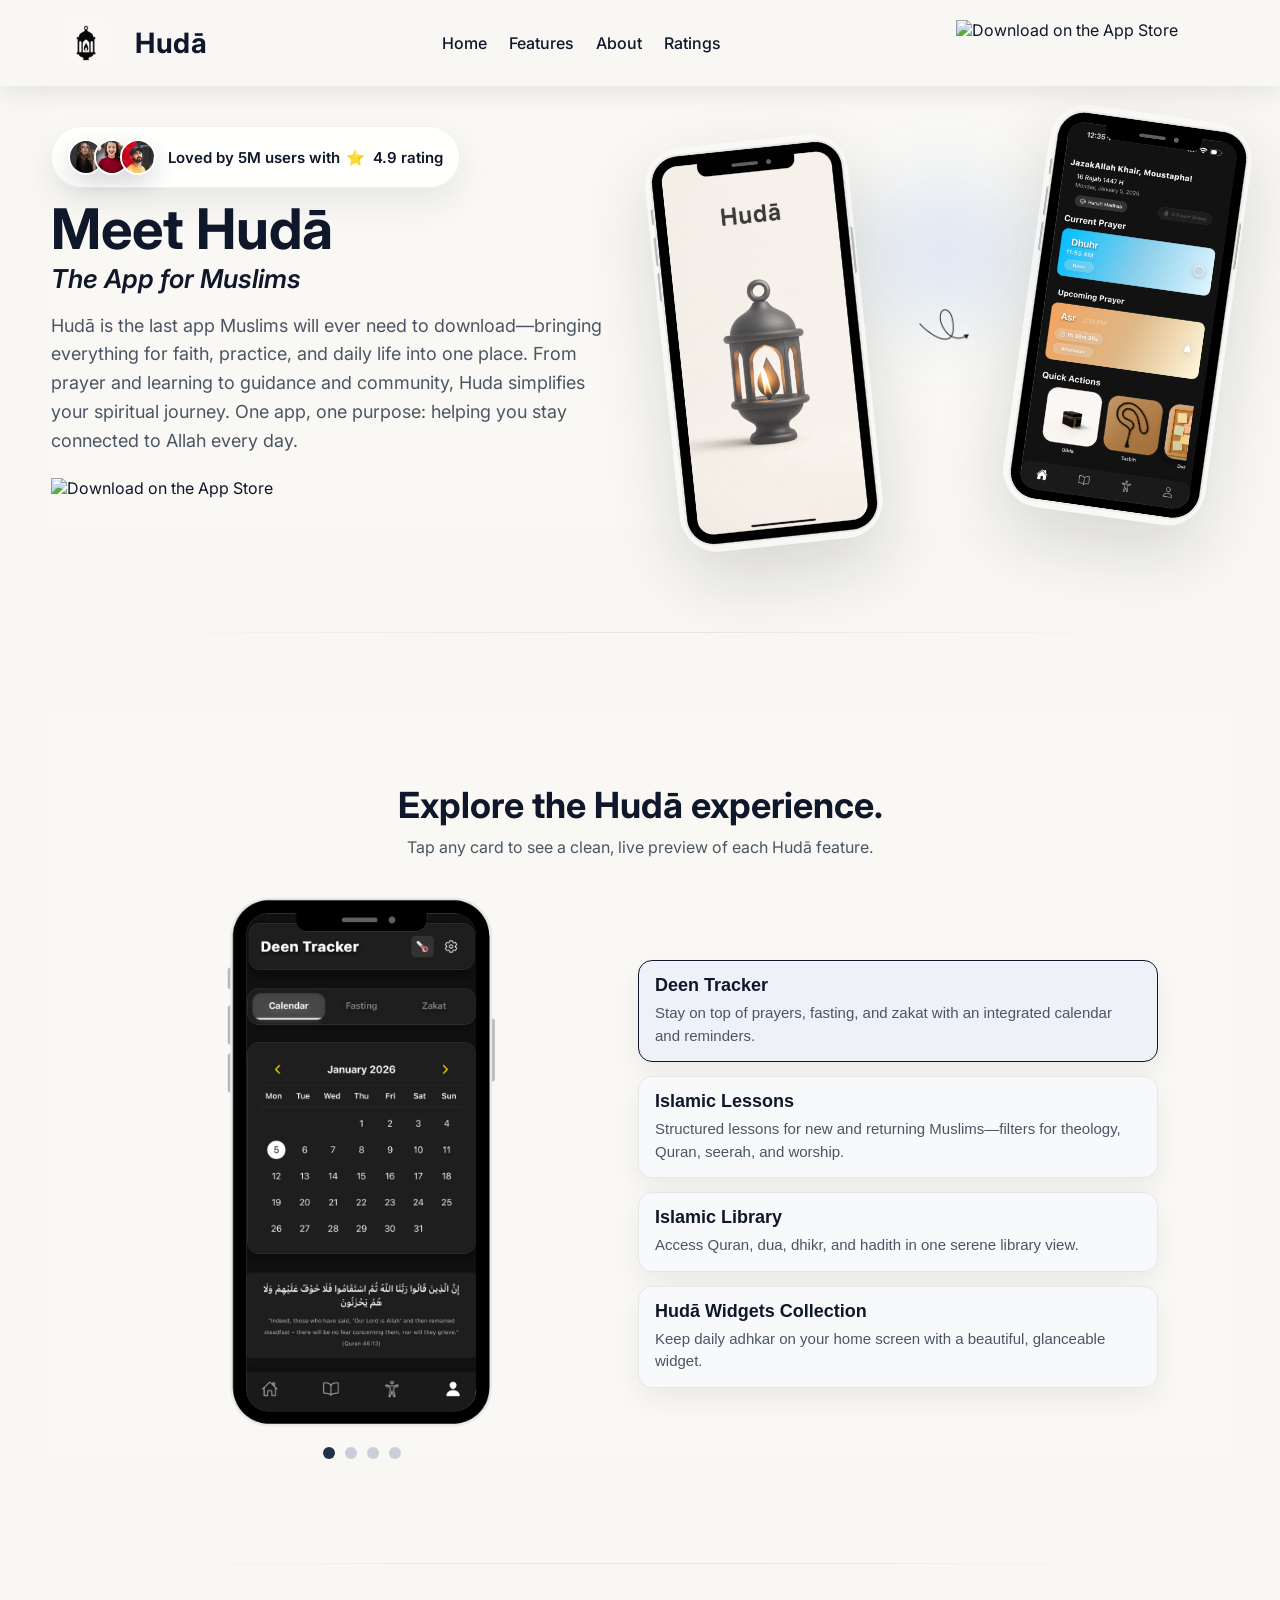
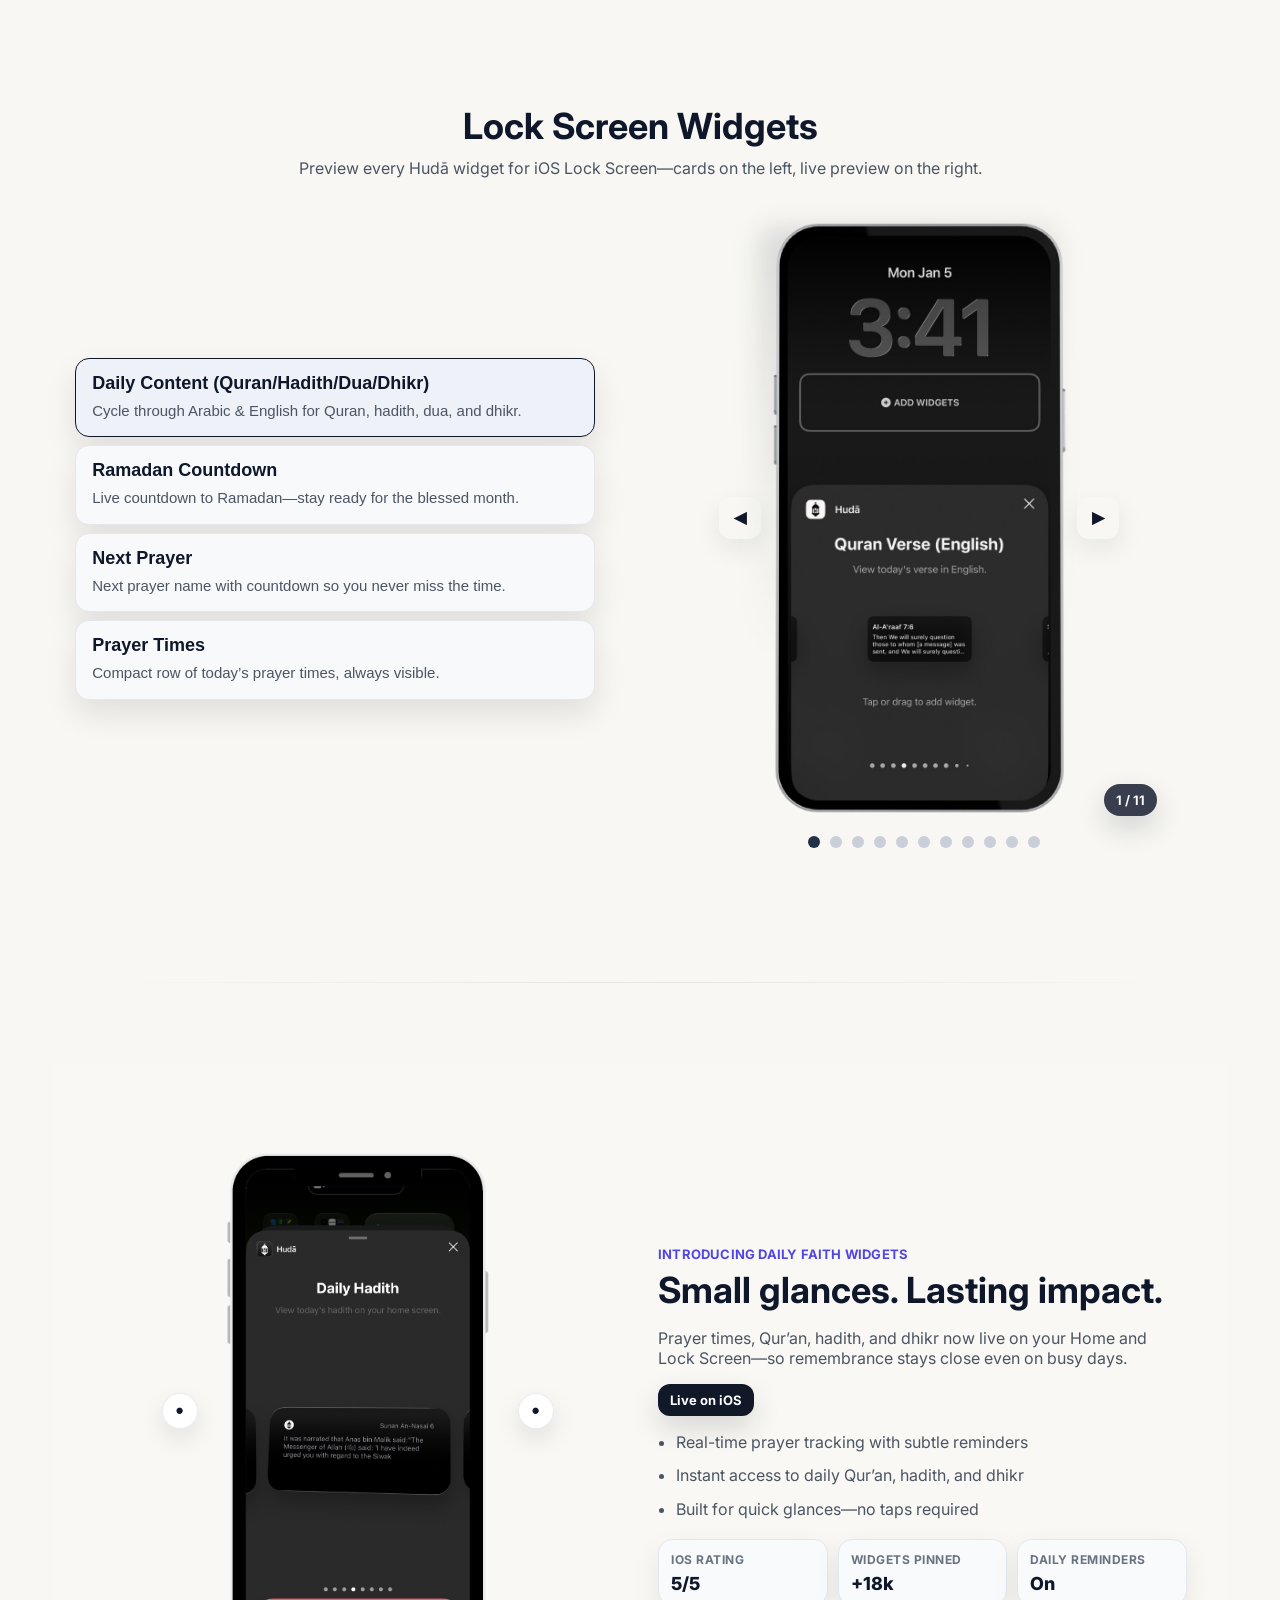
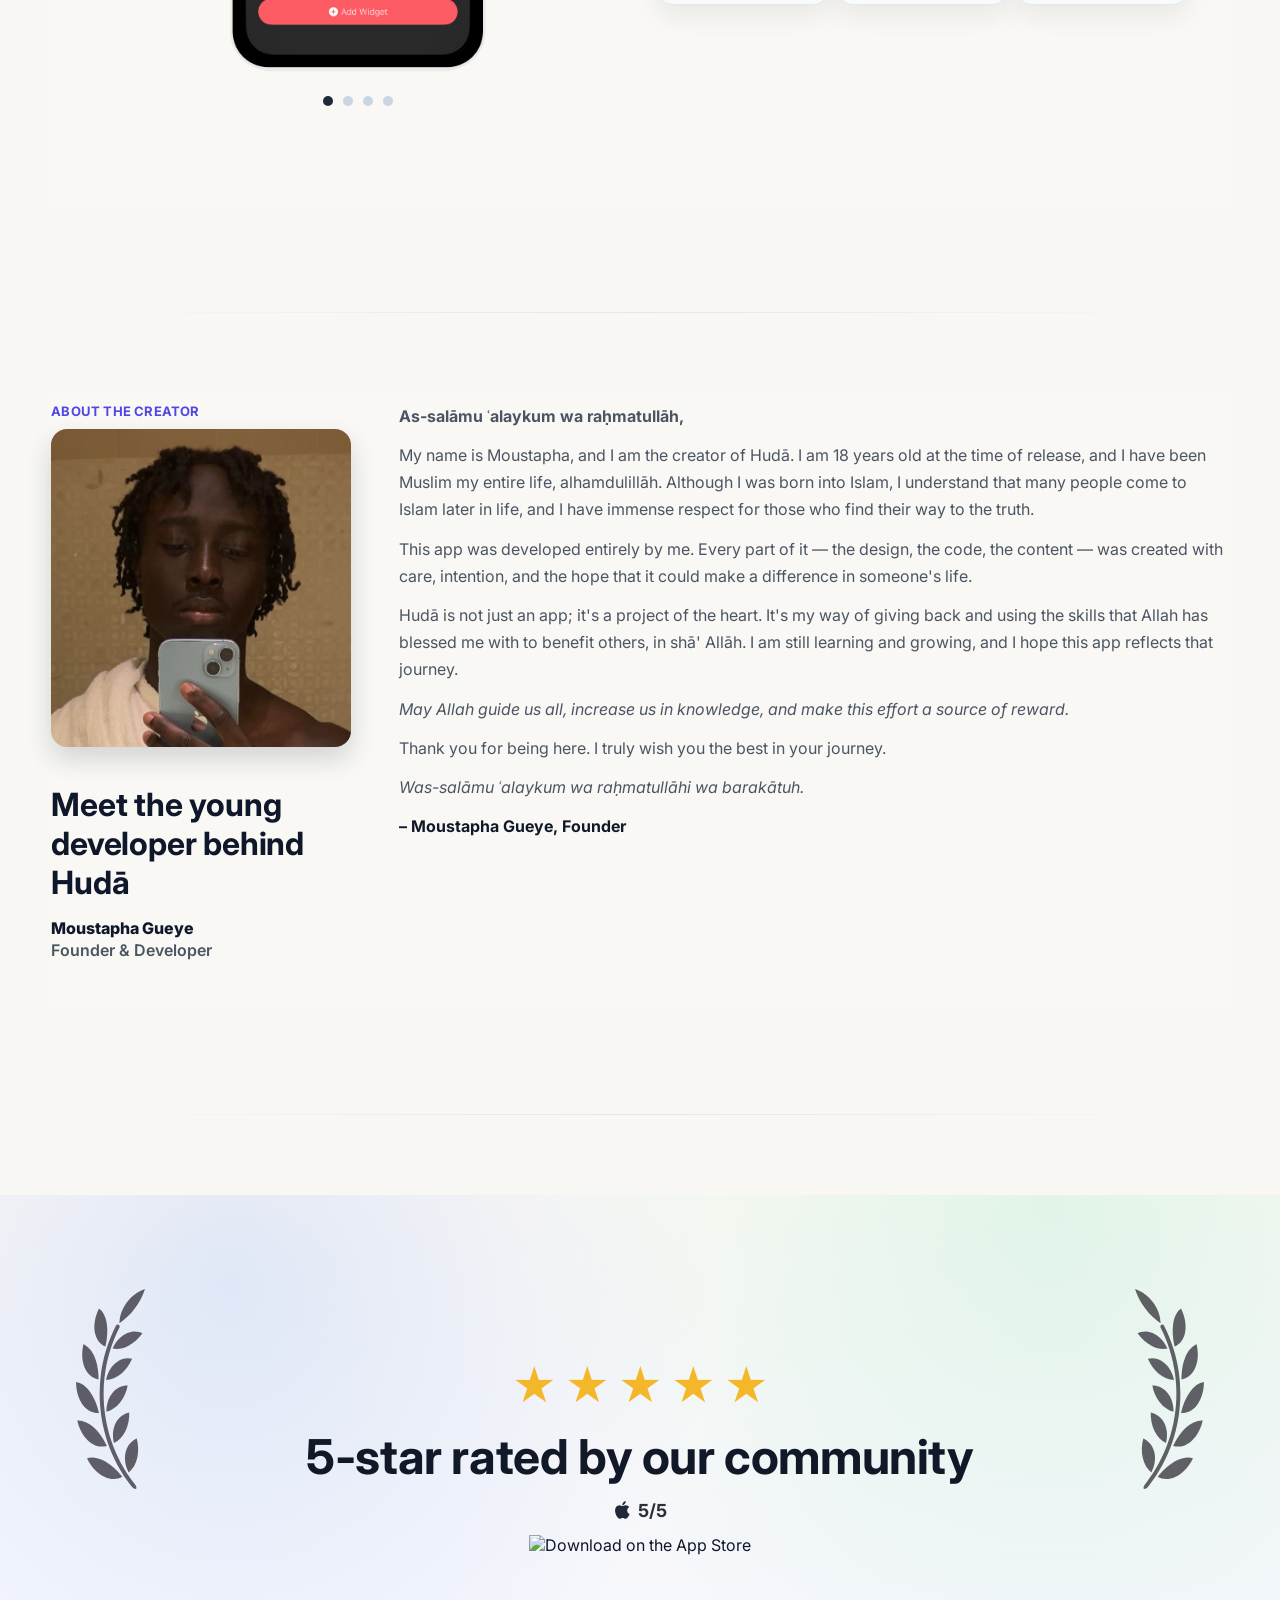
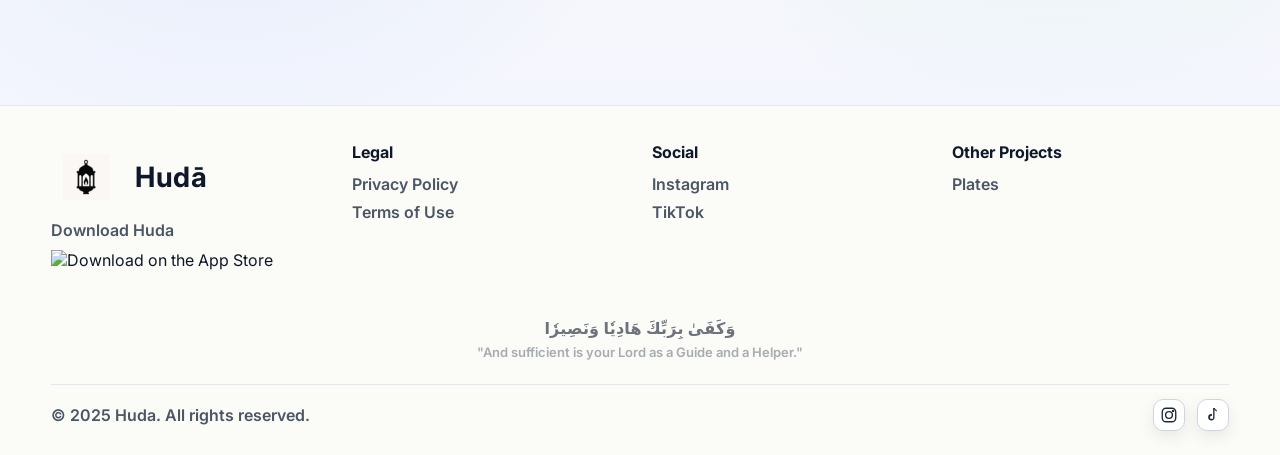
==== commit 1cd3636f: "Update header styling, footer layout, add arrow between phones, remove Android references" ====
--- a/index.html
+++ b/index.html
@@ -25,7 +25,6 @@
       <nav class="nav-links" id="nav-links">
         <a href="#home">Home</a>
         <a href="#features">Features</a>
-        <a href="#reviews">Reviews</a>
         <a href="#about">About</a>
         <a href="#ratings">Ratings</a>
         <div class="nav-store-badges" aria-label="Download the app">
@@ -70,6 +69,7 @@
         <div class="phone-frame hero-phone left">
           <img src="gif.gif" alt="Huda app preview" loading="lazy" />
         </div>
+        <img class="hero-arrow" src="arrow.20.png" alt="" aria-hidden="true" />
         <div class="phone-frame hero-phone right">
           <img src="Images/DashBoard.png" alt="Huda dashboard preview" loading="lazy" />
         </div>
@@ -209,7 +209,6 @@
 
             <div class="whats-new-meta">
               <span class="chip">Live on iOS</span>
-              <span class="chip secondary">Coming soon to Android</span>
             </div>
 
             <ul class="whats-new-list">
@@ -243,6 +242,9 @@
       <div class="about-panel">
         <div class="about-meta">
           <p class="kicker">About the Creator</p>
+          <div class="about-image">
+            <img src="IMG_2602 2.jpg" alt="Moustapha Gueye" />
+          </div>
           <h2>Meet the young developer behind Hudā</h2>
           <div class="about-name">
             <div>
@@ -266,84 +268,6 @@
 
     <div class="section-divider" aria-hidden="true"></div>
 
-    <section class="reviews-section container" id="reviews">
-      <div class="section-header">
-        <h2>Reviews from the Ummah</h2>
-        <p class="muted">First-hand notes from Muslims who keep Hudā close every day.</p>
-      </div>
-      <div class="reviews-grid">
-        <article class="review-card">
-          <div class="review-header">
-            <div class="reviewer">
-              <div>
-                <div class="reviewer-name">Aisha</div>
-                <div class="reviewer-meta">Stays on track for Fajr</div>
-              </div>
-            </div>
-            <div class="review-rating" aria-label="5 out of 5 stars">★★★★★</div>
-          </div>
-          <p class="review-text">Hudā nudges me gently before Fajr and the dhikr widget keeps my morning adhkar on my Home Screen. No more juggling timers.</p>
-          <div class="review-tags">
-            <span class="review-tag">Prayer times</span>
-            <span class="review-tag">Dhikr widget</span>
-          </div>
-        </article>
-
-        <article class="review-card">
-          <div class="review-header">
-            <div class="reviewer">
-              <div>
-                <div class="reviewer-name">Omar</div>
-                <div class="reviewer-meta">Between meetings</div>
-              </div>
-            </div>
-            <div class="review-rating" aria-label="5 out of 5 stars">★★★★★</div>
-          </div>
-          <p class="review-text">The prayer countdown sits right on my lock screen. I glance, make wudu, and I’m on time even on busy office days.</p>
-          <div class="review-tags">
-            <span class="review-tag">Lock Screen</span>
-            <span class="review-tag">Reminders</span>
-          </div>
-        </article>
-
-        <article class="review-card">
-          <div class="review-header">
-            <div class="reviewer">
-              <div>
-                <div class="reviewer-name">Fatimah</div>
-                <div class="reviewer-meta">Learning with my kids</div>
-              </div>
-            </div>
-            <div class="review-rating" aria-label="5 out of 5 stars">★★★★★</div>
-          </div>
-          <p class="review-text">We read one lesson together after Maghrib. The structured topics make it easy to teach and revisit Qur’an and seerah basics.</p>
-          <div class="review-tags">
-            <span class="review-tag">Lessons</span>
-            <span class="review-tag">Family friendly</span>
-          </div>
-        </article>
-
-        <article class="review-card">
-          <div class="review-header">
-            <div class="reviewer">
-              <div>
-                <div class="reviewer-name">Yusuf</div>
-                <div class="reviewer-meta">Travel routine</div>
-              </div>
-            </div>
-            <div class="review-rating" aria-label="5 out of 5 stars">★★★★★</div>
-          </div>
-          <p class="review-text">Hudā handles time zones and madhhab settings quietly in the background. I land, open the app, and I’m aligned with local adhan times.</p>
-          <div class="review-tags">
-            <span class="review-tag">Travel</span>
-            <span class="review-tag">Prayer settings</span>
-          </div>
-        </article>
-      </div>
-    </section>
-
-    <div class="section-divider" aria-hidden="true"></div>
-
     <section class="ratings-section" id="ratings">
       <div class="ratings-wrap container">
         <div class="ratings-laurel left" aria-hidden="true"></div>
@@ -357,11 +281,6 @@
               <span class="rating-icon apple" aria-hidden="true"></span>
               <span class="rating-score">5/5</span>
             </div>
-            <span class="rating-separator">•</span>
-            <div class="rating-pill inline">
-              <span class="rating-icon play" aria-hidden="true"></span>
-              <span class="rating-score">Coming soon</span>
-            </div>
           </div>
           <div class="store-badges-row center">
             <a class="store-badge" href="https://apps.apple.com/us/app/huda-the-app-for-muslims/id6748400060" aria-label="Download on the App Store">
@@ -399,6 +318,10 @@
         <h4>Social</h4>
         <a href="https://www.instagram.com/thehuda.app/">Instagram</a>
         <a href="https://www.tiktok.com/@thehuda.app">TikTok</a>
+      </div>
+      <div class="footer-col">
+        <h4>Other Projects</h4>
+        <a href="https://plates-site.com">Plates</a>
       </div>
     </div>
     <div class="footer-ayah container">
--- a/styles.css
+++ b/styles.css
@@ -50,14 +50,14 @@
   left: 0;
   width: 100%;
   z-index: 10;
-  background: rgba(247, 250, 252, 0.9);
+  background: var(--bg);
   box-shadow: 0 8px 22px rgba(15, 23, 42, 0.08);
   backdrop-filter: blur(10px);
   transition: background 0.25s ease, box-shadow 0.25s ease;
 }
 
 .top-nav.scrolled {
-  background: rgba(248, 247, 243, 0.6);
+  background: var(--bg);
   box-shadow: 0 10px 24px rgba(15, 23, 42, 0.05);
 }
 
@@ -68,6 +68,11 @@
   align-items: center;
   gap: 18px;
   position: relative;
+}
+
+.top-nav .container {
+  padding-left: 0;
+  padding-right: 4vw;
 }
 
 .brand {
@@ -82,9 +87,9 @@
   width: 70px;
   height: 70px;
   border-radius: 16px;
-  background: #fbfaf7;
-  border: 1px solid #e5e7eb;
-  box-shadow: 0 16px 40px rgba(15, 23, 42, 0.12);
+  background: transparent;
+  border: none;
+  box-shadow: none;
   display: grid;
   place-items: center;
 }
@@ -638,6 +643,16 @@
 .hero-phone.right {
   transform: rotate(8deg) translateY(-10px);
   animation: float-soft 4.6s ease-in-out infinite alternate 0.4s;
+}
+
+.hero-arrow {
+  width: 50px;
+  height: auto;
+  align-self: center;
+  z-index: 1;
+  position: relative;
+  opacity: 0.9;
+  margin: 0 -10px;
 }
 
 .hero-mobile-cta {
@@ -1428,6 +1443,19 @@
   color: #0f172a;
 }
 
+.about-image {
+  margin-bottom: 20px;
+}
+
+.about-image img {
+  width: 100%;
+  max-width: 300px;
+  height: auto;
+  border-radius: 16px;
+  object-fit: cover;
+  box-shadow: 0 12px 26px rgba(15, 23, 42, 0.16);
+}
+
 .about-name {
   display: flex;
   align-items: center;
@@ -1845,12 +1873,131 @@
     margin: 16px auto 0;
     width: 92vw;
   }
+
+  .footer-top {
+    grid-template-columns: repeat(2, 1fr);
+    gap: 28px;
+  }
+
+  .footer-brand {
+    grid-column: 1 / -1;
+  }
 }
 
 @media (max-width: 640px) {
+  .footer .container {
+    padding: 0 20px;
+  }
+
+  .footer {
+    padding: 40px 0 24px;
+  }
+
+  .footer-top {
+    display: grid;
+    grid-template-columns: repeat(3, 1fr);
+    gap: 20px 16px;
+    width: 100%;
+  }
+
+  .footer-brand {
+    grid-column: 1 / -1;
+    margin-bottom: 0;
+    width: 100%;
+    display: flex;
+    flex-direction: row;
+    align-items: center;
+    justify-content: space-between;
+    gap: 16px;
+    flex-wrap: wrap;
+  }
+
+  .footer-top > .footer-col:not(.footer-brand) {
+    display: grid;
+    grid-template-columns: 1fr;
+    gap: 12px;
+    width: 100%;
+  }
+
+  .footer-brand > .brand {
+    margin-bottom: 0;
+    flex: 0 0 auto;
+  }
+
+  .footer-download {
+    display: none;
+  }
+
+  .footer-brand .store-badges-row {
+    margin: 0;
+    flex: 0 0 auto;
+  }
+
+  .footer-brand .store-badge {
+    max-width: 140px;
+  }
+
+  .footer-col {
+    gap: 12px;
+    width: 100%;
+  }
+
+  .footer-col h4 {
+    font-size: 16px;
+    font-weight: 700;
+    margin: 0 0 12px;
+    color: #0f172a;
+  }
+
+  .footer-col a {
+    font-size: 15px;
+    padding: 6px 0;
+    display: block;
+    color: #4b5563;
+    font-weight: 600;
+    line-height: 1.5;
+  }
+
+  .footer-ayah {
+    margin: 32px auto 20px;
+    padding: 0 20px;
+    max-width: 100%;
+  }
+
+  .footer-ayah .ayah-arabic {
+    font-size: 16px;
+    margin-bottom: 8px;
+  }
+
+  .footer-ayah .ayah-translation {
+    font-size: 13px;
+  }
+
   .footer-bottom {
     flex-direction: column;
     align-items: flex-start;
+    gap: 20px;
+    margin-top: 24px;
+    padding-top: 24px;
+    width: 100%;
+  }
+
+  .footer-bottom .copyright {
+    font-size: 14px;
+    line-height: 1.5;
+  }
+
+  .footer-social-icons {
+    gap: 10px;
+  }
+
+  .footer-brand .store-badge {
+    max-width: 160px;
+  }
+
+  .footer-brand .store-badge img {
+    width: 100%;
+    height: auto;
   }
 }
 
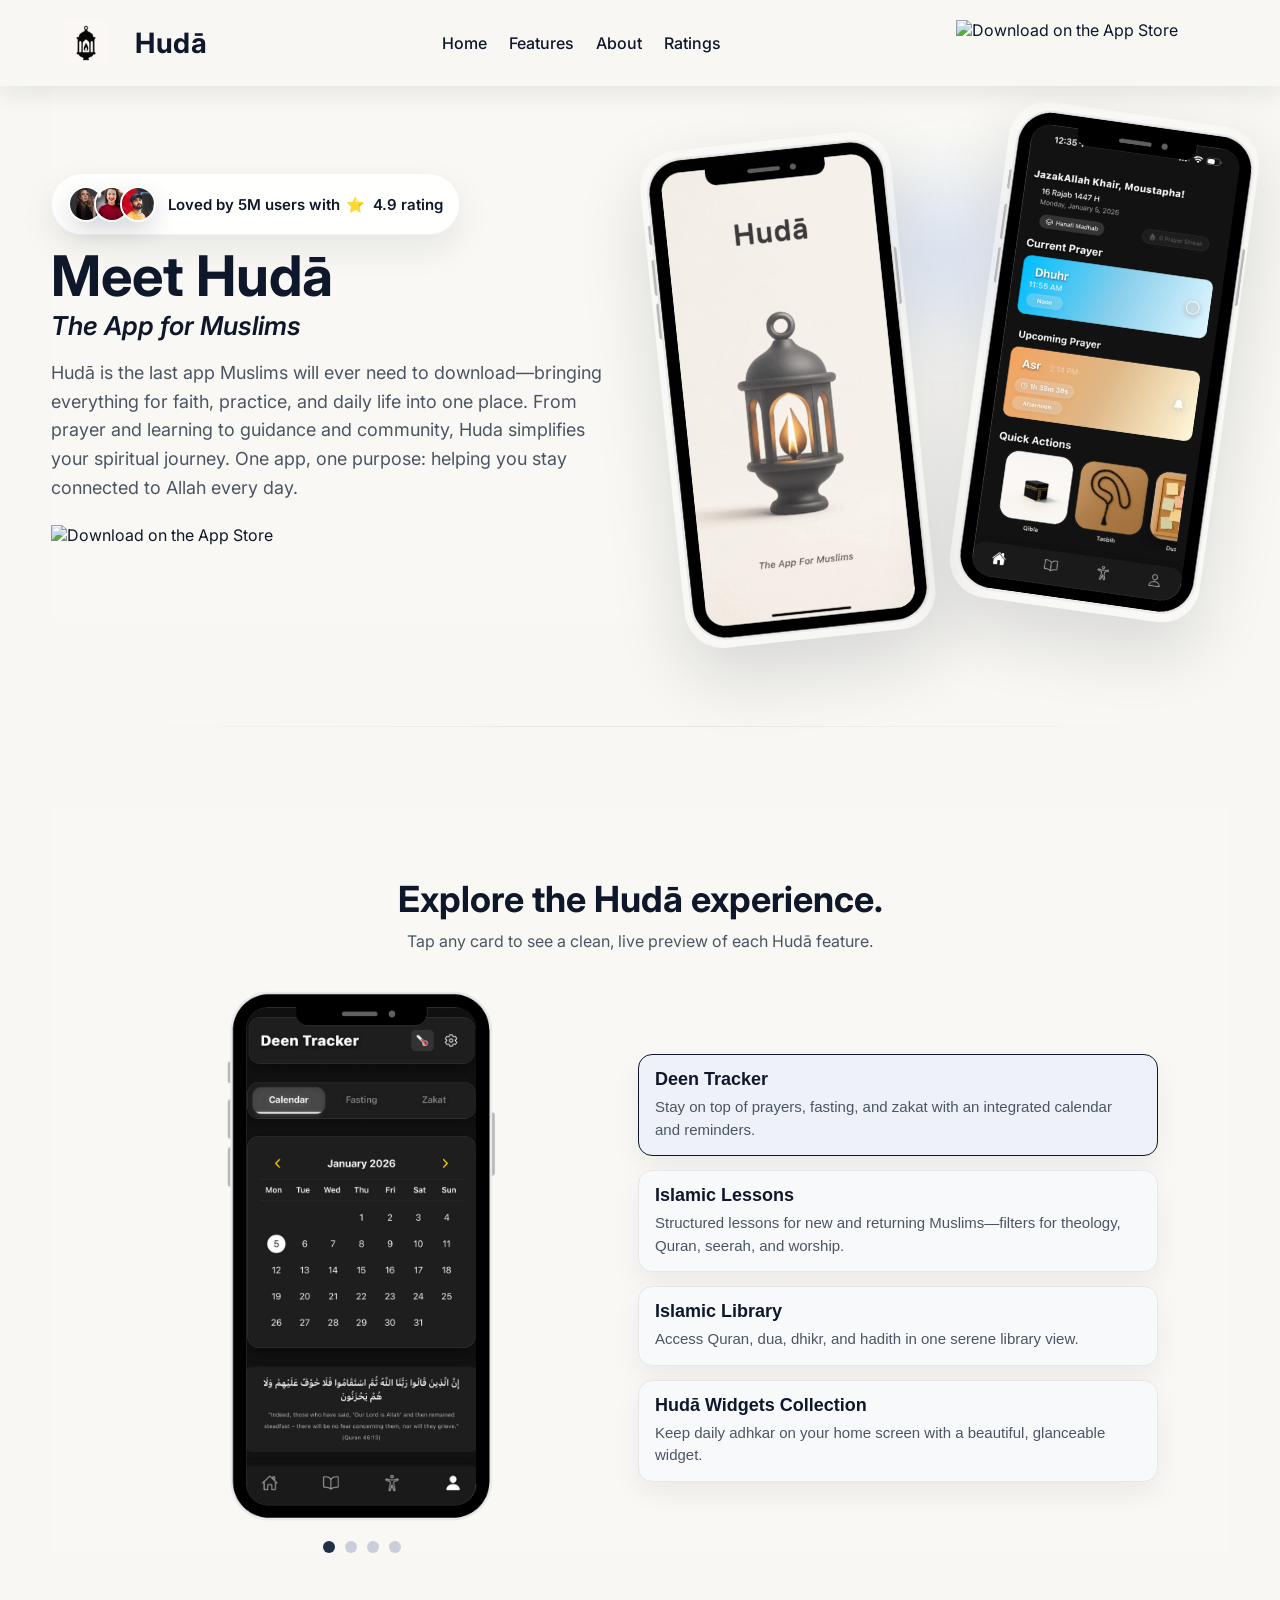
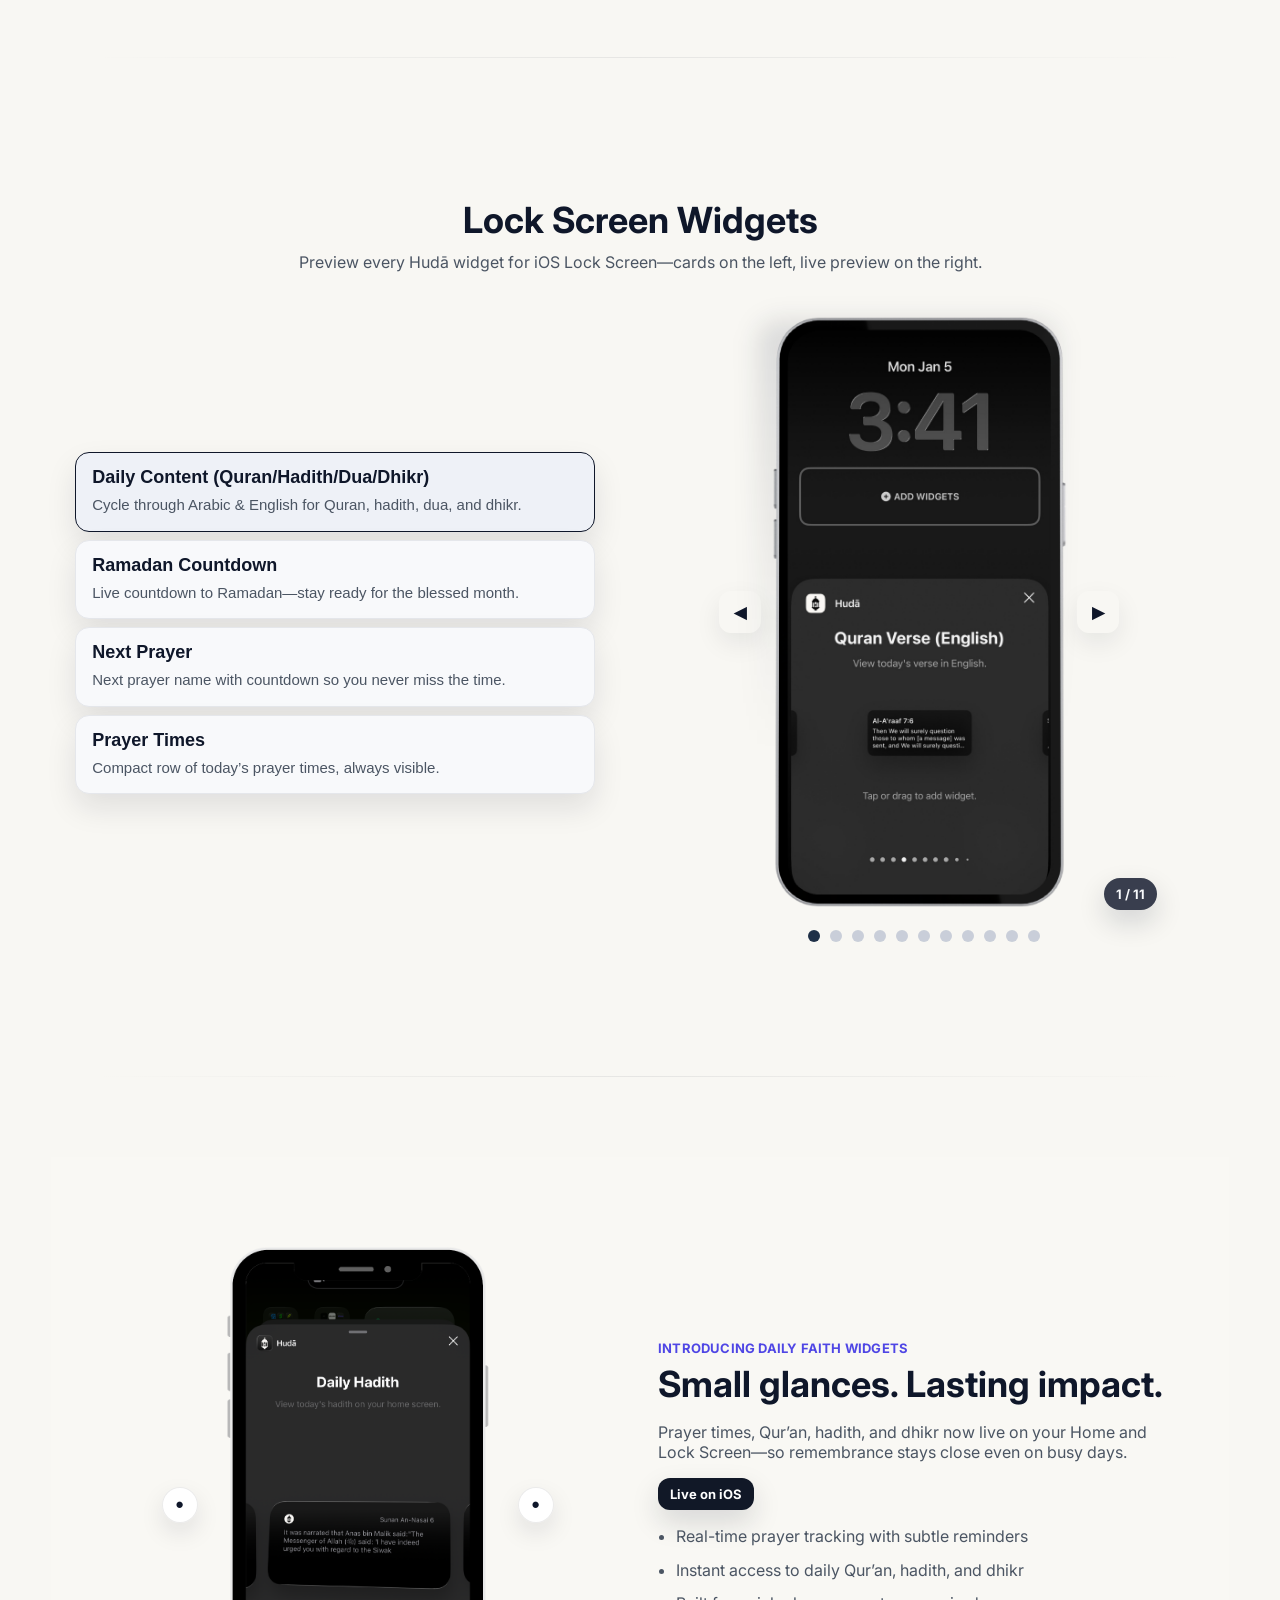
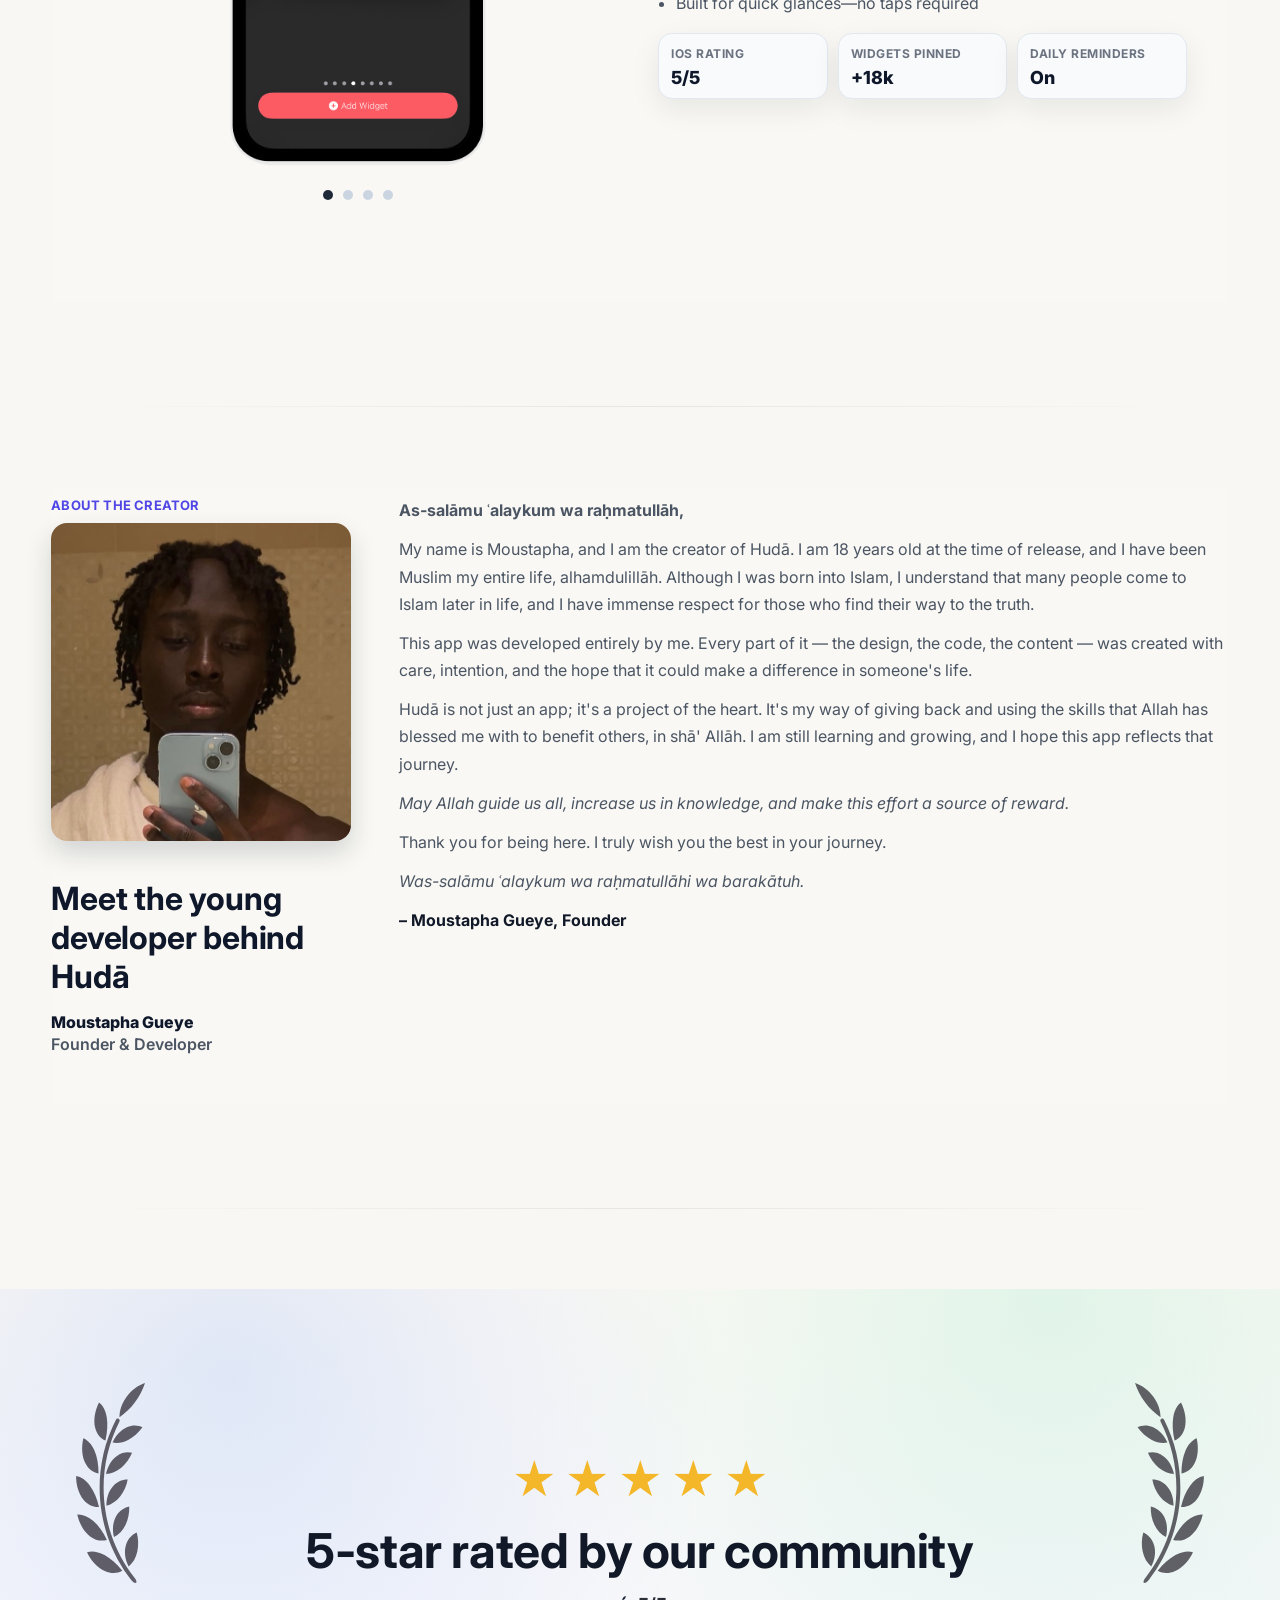
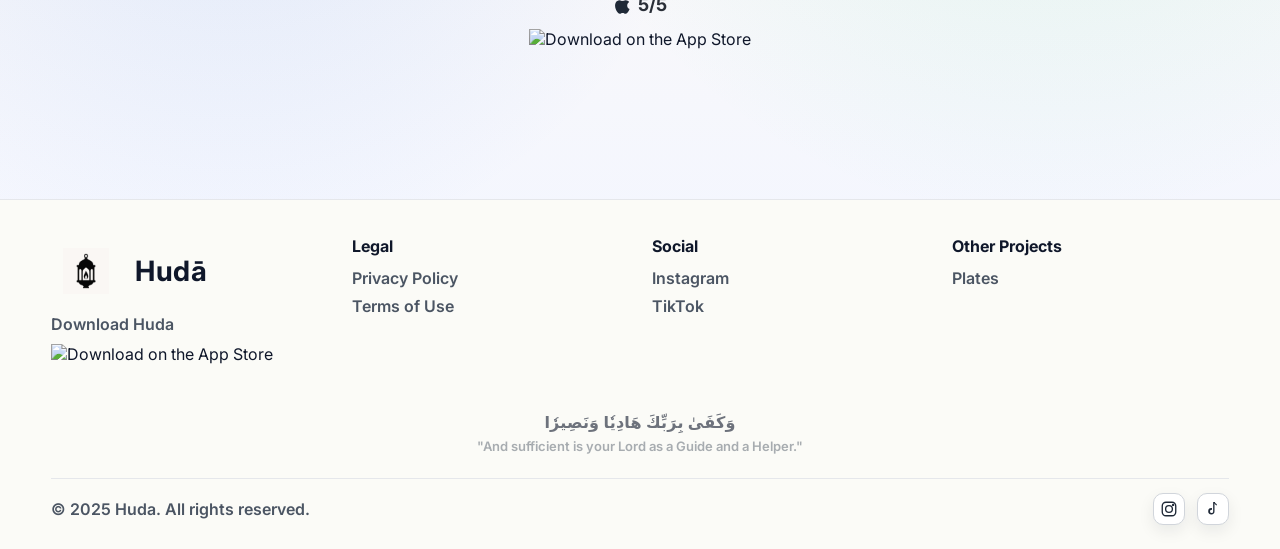
==== commit a844488b: "Update footer layout, remove Android references, improve header styling, and add developer image" ====
--- a/index.html
+++ b/index.html
@@ -69,7 +69,6 @@
         <div class="phone-frame hero-phone left">
           <img src="gif.gif" alt="Huda app preview" loading="lazy" />
         </div>
-        <img class="hero-arrow" src="arrow.20.png" alt="" aria-hidden="true" />
         <div class="phone-frame hero-phone right">
           <img src="Images/DashBoard.png" alt="Huda dashboard preview" loading="lazy" />
         </div>
--- a/styles.css
+++ b/styles.css
@@ -643,16 +643,6 @@
 .hero-phone.right {
   transform: rotate(8deg) translateY(-10px);
   animation: float-soft 4.6s ease-in-out infinite alternate 0.4s;
-}
-
-.hero-arrow {
-  width: 50px;
-  height: auto;
-  align-self: center;
-  z-index: 1;
-  position: relative;
-  opacity: 0.9;
-  margin: 0 -10px;
 }
 
 .hero-mobile-cta {
